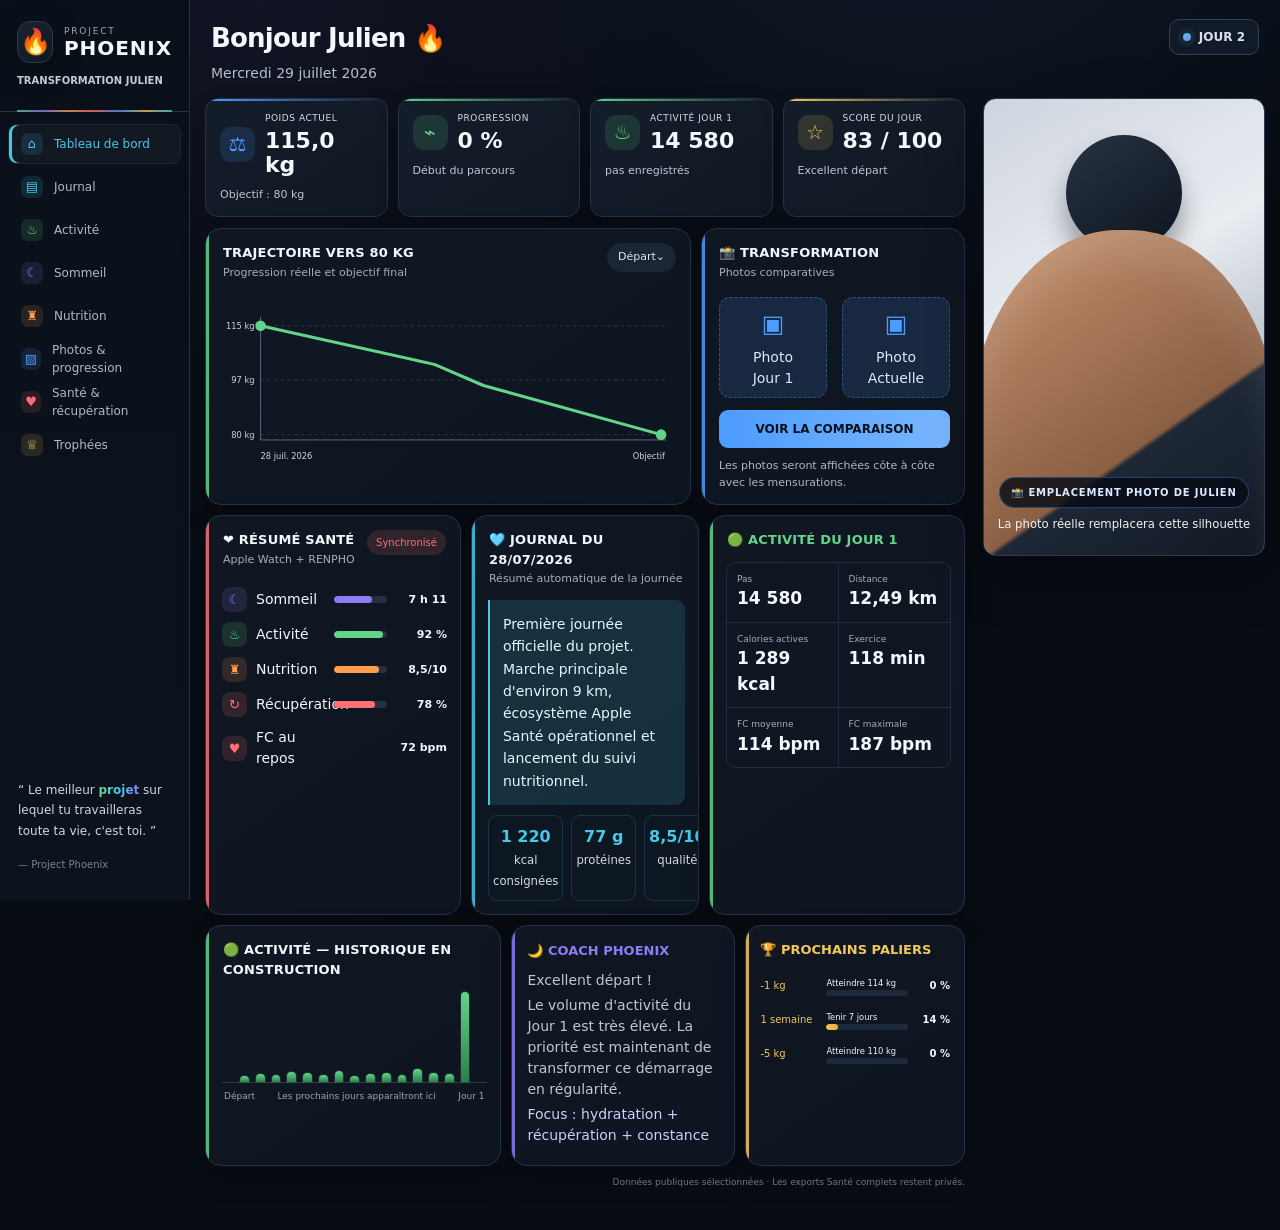
==== index.html @ 1a072636 "Publier la palette équilibrée de Project Phoenix" ====
<!doctype html><html lang="fr"><head><meta charset="utf-8"><meta name="viewport" content="width=device-width,initial-scale=1"><meta http-equiv="refresh" content="0; url=./v3.html"><title>Project Phoenix</title><link rel="canonical" href="./v3.html"></head><body><p>Ouverture de <a href="./v3.html">Project Phoenix</a>…</p></body></html>
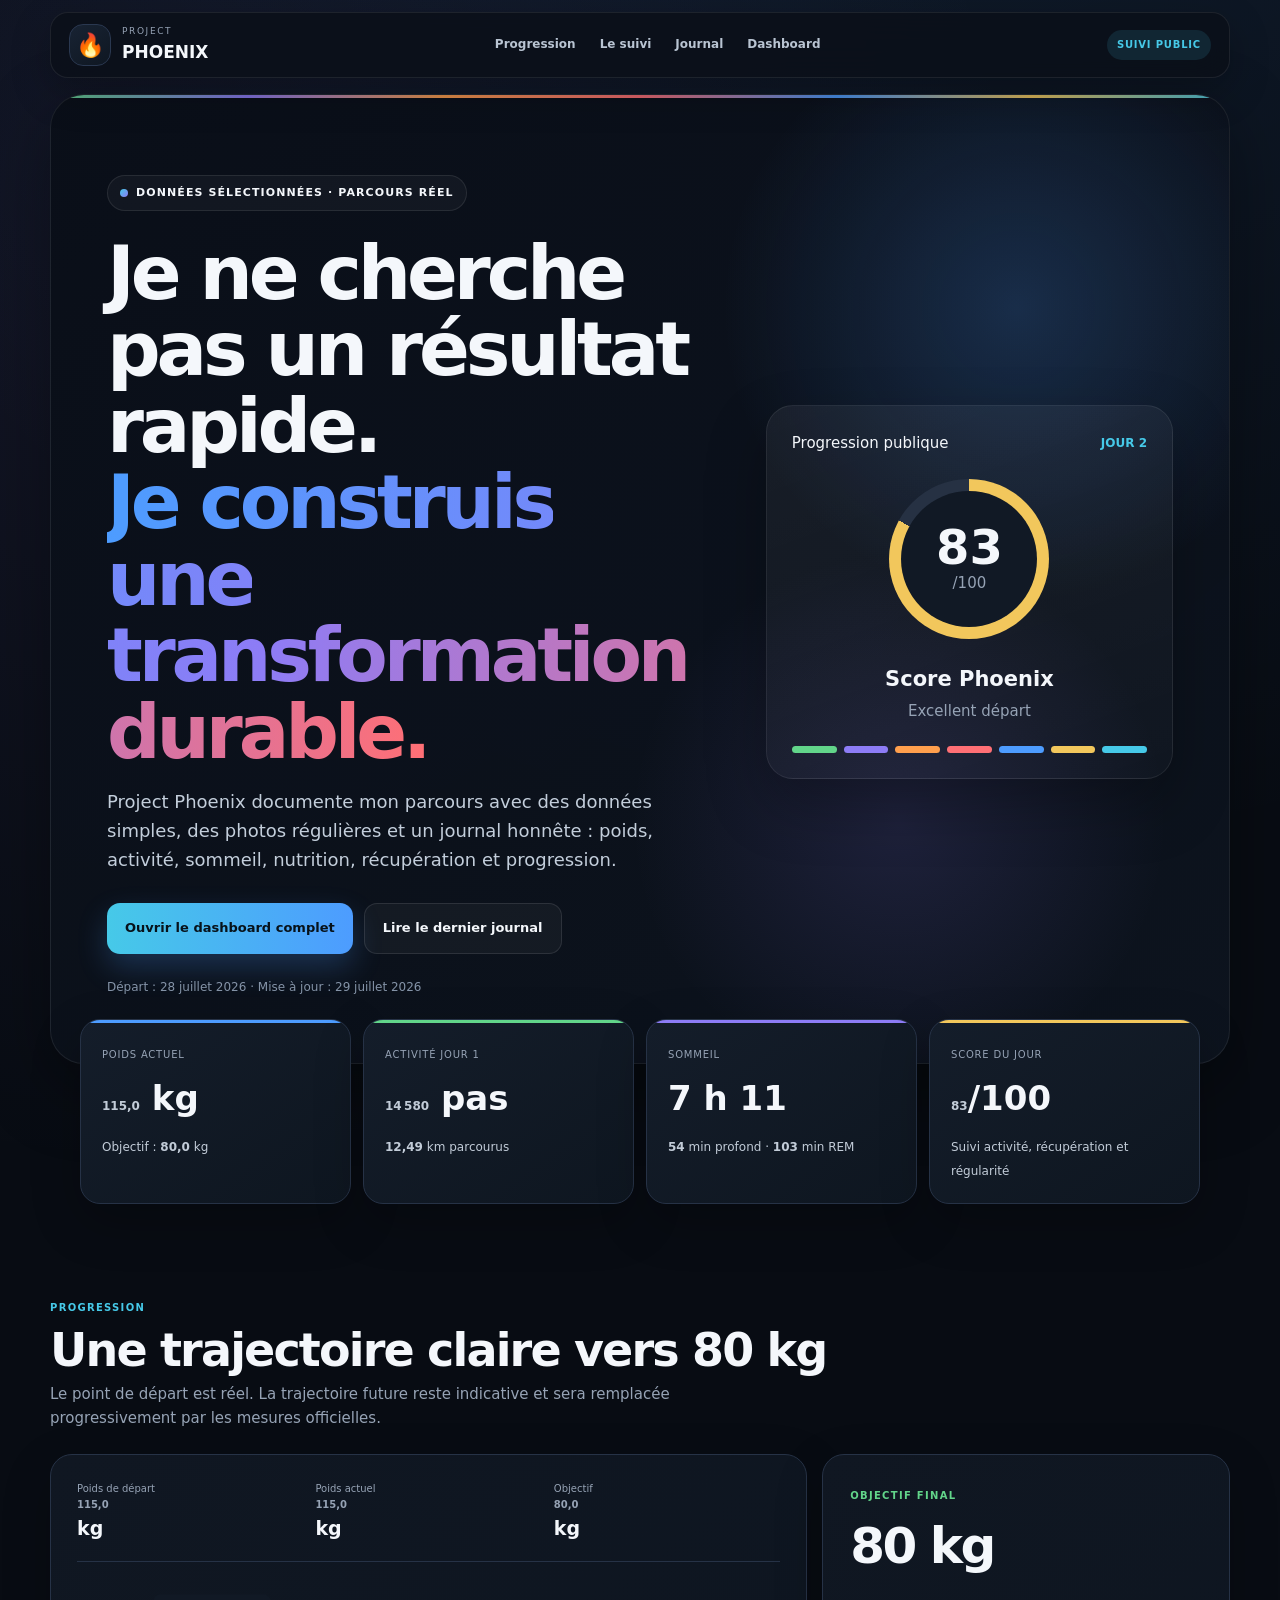
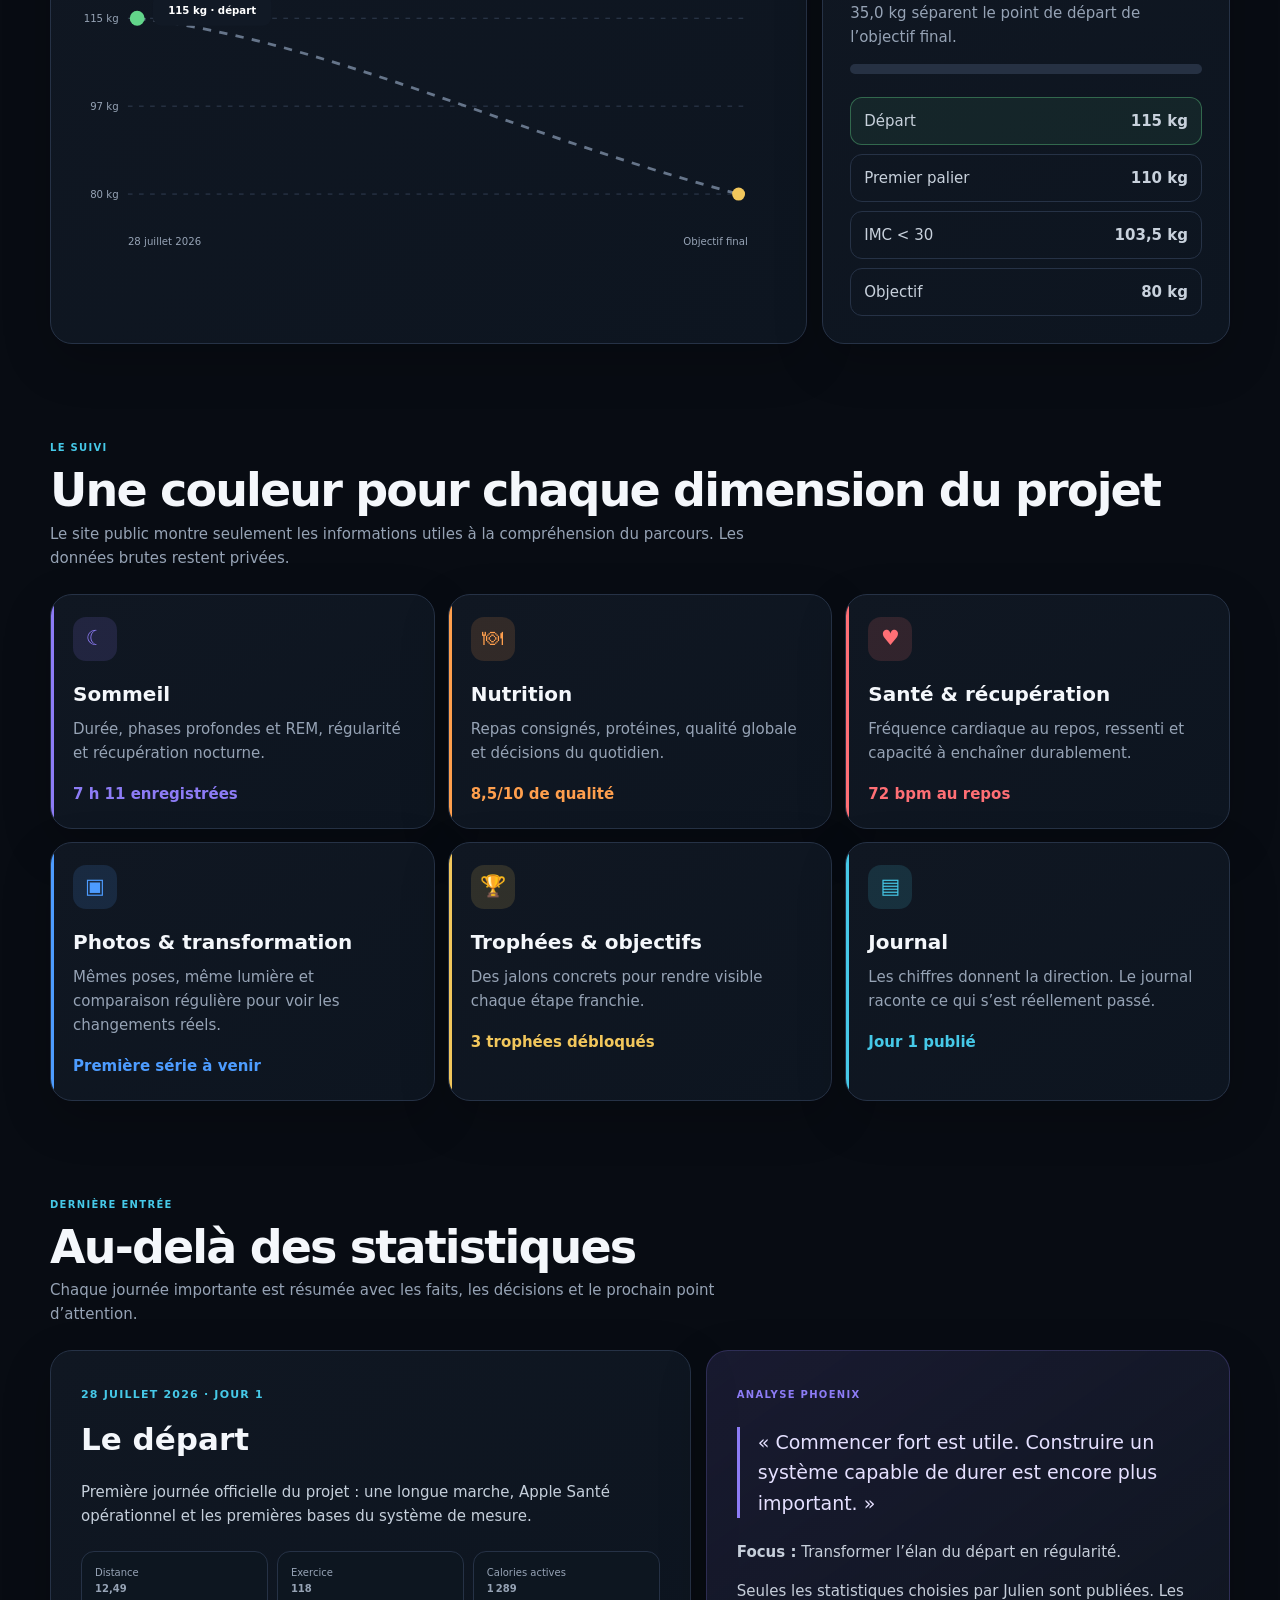
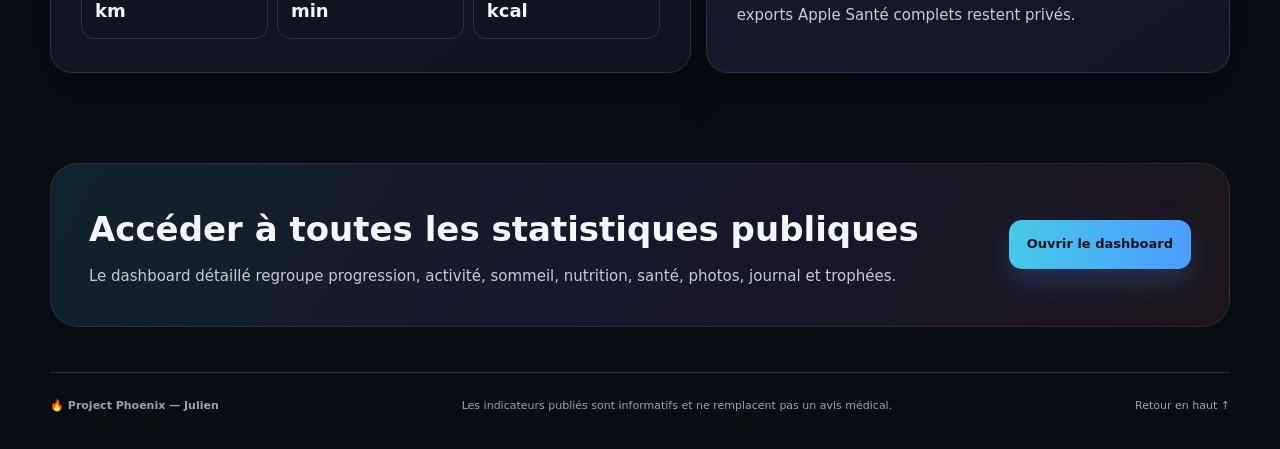
==== commit 27e33449: "Publier la page d’accueil narrative Project Phoenix" ====
--- a/index.html
+++ b/index.html
@@ -1 +1,33 @@
-<!doctype html><html lang="fr"><head><meta charset="utf-8"><meta name="viewport" content="width=device-width,initial-scale=1"><meta http-equiv="refresh" content="0; url=./v3.html"><title>Project Phoenix</title><link rel="canonical" href="./v3.html"></head><body><p>Ouverture de <a href="./v3.html">Project Phoenix</a>…</p></body></html>+<!doctype html>
+<html lang="fr">
+<head>
+<meta charset="utf-8">
+<meta name="viewport" content="width=device-width,initial-scale=1,viewport-fit=cover">
+<meta name="theme-color" content="#080c13">
+<meta name="description" content="Project Phoenix — suivez la transformation de Julien à travers ses données, son activité, son sommeil et son journal.">
+<meta property="og:title" content="Project Phoenix — La transformation de Julien">
+<meta property="og:description" content="Une transformation réelle, suivie avec des données réelles.">
+<meta property="og:type" content="website">
+<title>Project Phoenix — La transformation de Julien</title>
+<style>
+:root{--bg:#080c13;--panel:#101722;--panel2:#141d2a;--line:#263246;--text:#f4f7fb;--muted:#96a3b5;--green:#62d58a;--purple:#8d7cf6;--orange:#ff9f4d;--coral:#ff6f75;--blue:#4d9cff;--gold:#f2c75c;--cyan:#46c9e8;--radius:22px;--shadow:0 24px 70px rgba(0,0,0,.34)}*{box-sizing:border-box}html{scroll-behavior:smooth}body{margin:0;color:var(--text);font:15px/1.6 Inter,ui-sans-serif,system-ui,-apple-system,"Segoe UI",sans-serif;background:radial-gradient(circle at 75% -12%,rgba(77,156,255,.12),transparent 31%),radial-gradient(circle at 12% 8%,rgba(141,124,246,.08),transparent 25%),var(--bg)}a{color:inherit;text-decoration:none}.wrap{width:min(1180px,calc(100% - 28px));margin:auto}.nav{position:sticky;top:12px;z-index:20;margin-top:12px;height:66px;display:flex;align-items:center;justify-content:space-between;padding:0 18px;border:1px solid rgba(255,255,255,.08);border-radius:18px;background:rgba(11,16,25,.86);backdrop-filter:blur(18px);box-shadow:0 14px 40px rgba(0,0,0,.24)}.brand{display:flex;align-items:center;gap:11px}.mark{width:42px;height:42px;display:grid;place-items:center;border-radius:14px;background:linear-gradient(145deg,#182333,#0f1722);border:1px solid #2a3850;font-size:23px}.brand small{display:block;color:var(--muted);font-size:9px;letter-spacing:.18em}.brand b{display:block;font-size:17px}.links{display:flex;gap:24px;color:#b9c4d2;font-size:12px;font-weight:800}.links a:hover{color:#fff}.public{padding:7px 10px;border-radius:999px;background:rgba(70,201,232,.12);color:var(--cyan);font-size:10px;font-weight:900;letter-spacing:.08em}.hero{position:relative;overflow:hidden;margin-top:16px;min-height:610px;padding:80px 56px 54px;border:1px solid rgba(255,255,255,.08);border-radius:34px;background:linear-gradient(140deg,rgba(10,15,24,.97),rgba(13,20,31,.96));box-shadow:var(--shadow)}.hero:before{content:"";position:absolute;inset:0;background:radial-gradient(circle at 82% 22%,rgba(77,156,255,.20),transparent 24%),radial-gradient(circle at 72% 75%,rgba(141,124,246,.14),transparent 24%)}.hero:after{content:"";position:absolute;left:0;right:0;top:0;height:3px;background:linear-gradient(90deg,var(--green),var(--purple),var(--orange),var(--coral),var(--blue),var(--gold),var(--cyan));opacity:.86}.heroGrid{position:relative;z-index:1;display:grid;grid-template-columns:1.2fr .8fr;gap:48px;align-items:center}.eyebrow{display:inline-flex;align-items:center;gap:8px;padding:8px 12px;border:1px solid rgba(255,255,255,.09);border-radius:999px;background:rgba(255,255,255,.035);font-size:11px;font-weight:900;letter-spacing:.1em;text-transform:uppercase}.eyebrow i{width:8px;height:8px;border-radius:50%;background:linear-gradient(135deg,var(--cyan),var(--purple))}h1{max-width:760px;margin:24px 0 18px;font-size:clamp(42px,6vw,75px);line-height:1.02;letter-spacing:-.055em}h1 span{background:linear-gradient(90deg,var(--blue),var(--purple),var(--coral));-webkit-background-clip:text;background-clip:text;color:transparent}.lead{max-width:660px;color:#c3cedb;font-size:18px}.buttons{display:flex;gap:11px;margin-top:29px}.btn{display:inline-flex;align-items:center;justify-content:center;padding:14px 18px;border-radius:13px;font-weight:900;font-size:13px}.btnPrimary{color:#07121a;background:linear-gradient(90deg,var(--cyan),var(--blue));box-shadow:0 13px 30px rgba(77,156,255,.24)}.btnGhost{border:1px solid rgba(255,255,255,.1);background:rgba(255,255,255,.04)}.meta{margin-top:24px;color:#8594a8;font-size:12px}.portrait{padding:25px;border:1px solid rgba(255,255,255,.08);border-radius:27px;background:linear-gradient(160deg,rgba(255,255,255,.055),rgba(255,255,255,.018));box-shadow:0 25px 60px rgba(0,0,0,.25)}.portraitTop{display:flex;justify-content:space-between;align-items:center}.day{font-size:12px;font-weight:900;color:var(--cyan)}.score{width:160px;height:160px;margin:24px auto;display:grid;place-items:center;border-radius:50%;background:conic-gradient(var(--gold) 83%,#263143 0);position:relative}.score:before{content:"";position:absolute;inset:12px;border-radius:50%;background:#111925}.score div{z-index:1;text-align:center}.score b{display:block;font-size:48px;line-height:1}.score span{color:var(--muted)}.portrait h3{text-align:center;margin:8px 0 2px;font-size:21px}.portrait p{text-align:center;margin:0;color:var(--muted)}.spectrum{display:grid;grid-template-columns:repeat(7,1fr);gap:7px;margin-top:23px}.spectrum i{height:7px;border-radius:99px}.stats{position:relative;z-index:2;margin:-45px 30px 0;display:grid;grid-template-columns:repeat(4,1fr);gap:12px}.stat{min-height:170px;padding:21px;border:1px solid var(--line);border-radius:20px;background:linear-gradient(145deg,var(--panel2),#0e1620);box-shadow:0 18px 50px rgba(0,0,0,.24);position:relative;overflow:hidden}.stat:before{content:"";position:absolute;left:0;top:0;right:0;height:3px;background:var(--accent)}.stat small{color:var(--muted);text-transform:uppercase;letter-spacing:.08em;font-size:10px}.stat strong{display:block;margin:16px 0 19px;font-size:34px;line-height:1}.stat span{color:#c2ccd8;font-size:12px}.green{--accent:var(--green)}.blue{--accent:var(--blue)}.purple{--accent:var(--purple)}.gold{--accent:var(--gold)}section{padding-top:90px;scroll-margin-top:90px}.head{display:flex;justify-content:space-between;align-items:end;gap:24px;margin-bottom:24px}.kicker{font-size:10px;font-weight:900;letter-spacing:.13em;text-transform:uppercase;color:var(--cyan)}.head h2{margin:7px 0 5px;font-size:clamp(30px,4vw,46px);line-height:1.12;letter-spacing:-.04em}.head p{max-width:710px;margin:0;color:var(--muted)}.journey{display:grid;grid-template-columns:1.3fr .7fr;gap:15px}.card{border:1px solid var(--line);border-radius:var(--radius);background:linear-gradient(145deg,var(--panel),#0d1520);box-shadow:0 17px 50px rgba(0,0,0,.2)}.progressCard{padding:26px}.chartHeader{display:grid;grid-template-columns:repeat(3,1fr);gap:12px;padding-bottom:18px;border-bottom:1px solid var(--line)}.chartHeader span{display:block;color:var(--muted);font-size:10px}.chartHeader b{font-size:19px}.chart{margin-top:10px}.chart svg{width:100%;height:auto}.objective{padding:27px}.objective strong{display:block;font-size:50px;letter-spacing:-.05em}.objective p{color:var(--muted)}.bar{height:10px;border-radius:99px;background:#263143;overflow:hidden}.bar i{display:block;height:100%;border-radius:99px;background:linear-gradient(90deg,var(--green),#3ca46a)}.milestones{display:grid;gap:9px;margin-top:23px}.milestone{display:flex;justify-content:space-between;padding:11px 13px;border:1px solid var(--line);border-radius:12px;color:#c8d1dc}.milestone.active{border-color:rgba(98,213,138,.38);background:rgba(98,213,138,.08)}.modules{display:grid;grid-template-columns:repeat(3,1fr);gap:13px}.module{padding:22px;position:relative;overflow:hidden}.module:before{content:"";position:absolute;inset:0 auto 0 0;width:3px;background:var(--accent)}.module .icon{width:44px;height:44px;display:grid;place-items:center;border-radius:13px;background:color-mix(in srgb,var(--accent) 14%,transparent);color:var(--accent);font-size:21px}.module h3{margin:17px 0 7px;font-size:20px}.module p{margin:0;color:var(--muted)}.module b{display:block;margin-top:17px;color:var(--accent)}.sleep{--accent:var(--purple)}.nutrition{--accent:var(--orange)}.health{--accent:var(--coral)}.photos{--accent:var(--blue)}.trophies{--accent:var(--gold)}.journalMod{--accent:var(--cyan)}.latest{display:grid;grid-template-columns:1.1fr .9fr;gap:15px}.entry{padding:30px}.entryDate{color:var(--cyan);font-size:11px;font-weight:900;letter-spacing:.11em}.entry h3{font-size:31px;margin:10px 0 8px}.entry p{color:#c5cfdb}.facts{display:grid;grid-template-columns:repeat(3,1fr);gap:9px;margin-top:23px}.fact{padding:13px;border:1px solid var(--line);border-radius:13px;background:#0d1620}.fact span{display:block;color:var(--muted);font-size:10px}.fact b{font-size:18px}.coach{padding:30px;background:linear-gradient(145deg,rgba(141,124,246,.13),rgba(16,23,34,.96));border-color:rgba(141,124,246,.22)}.coach .kicker{color:var(--purple)}.coach blockquote{margin:22px 0;padding-left:18px;border-left:3px solid var(--purple);font-size:19px;color:#e5e0ff}.coach p{color:#c6ceda}.cta{margin:90px 0 45px;padding:38px;display:flex;justify-content:space-between;align-items:center;gap:25px;border-radius:28px;background:linear-gradient(120deg,rgba(70,201,232,.12),rgba(141,124,246,.11),rgba(255,111,117,.08));border:1px solid rgba(255,255,255,.09)}.cta h2{margin:0 0 7px;font-size:34px}.cta p{margin:0;color:#c2ccd8}footer{padding:24px 0 35px;border-top:1px solid var(--line);display:flex;justify-content:space-between;color:var(--muted);font-size:11px}@media(max-width:920px){.links{display:none}.heroGrid{grid-template-columns:1fr}.portrait{max-width:450px}.stats{grid-template-columns:repeat(2,1fr)}.journey,.latest{grid-template-columns:1fr}.modules{grid-template-columns:repeat(2,1fr)}}@media(max-width:620px){.wrap{width:calc(100% - 18px)}.nav{top:8px;margin-top:8px}.public{display:none}.hero{padding:52px 20px 34px;border-radius:24px}.hero h1{font-size:40px}.lead{font-size:16px}.buttons{flex-direction:column}.portrait{padding:20px}.stats{grid-template-columns:1fr;margin:12px 0 0}.stat{min-height:140px}.chartHeader{grid-template-columns:1fr 1fr}.chartHeader div:last-child{display:none}.modules{grid-template-columns:1fr}.facts{grid-template-columns:1fr}.cta{flex-direction:column;align-items:flex-start;padding:26px}.cta h2{font-size:29px}footer{flex-direction:column;gap:8px}}
+</style>
+</head>
+<body>
+<header class="wrap nav"><a class="brand" href="#top"><span class="mark">🔥</span><span><small>PROJECT</small><b>PHOENIX</b></span></a><nav class="links"><a href="#progression">Progression</a><a href="#univers">Le suivi</a><a href="#journal">Journal</a><a href="v3.html">Dashboard</a></nav><span class="public">SUIVI PUBLIC</span></header>
+<main class="wrap" id="top">
+<section class="hero"><div class="heroGrid"><div><span class="eyebrow"><i></i> Données sélectionnées · parcours réel</span><h1>Je ne cherche pas un résultat rapide.<br><span>Je construis une transformation durable.</span></h1><p class="lead">Project Phoenix documente mon parcours avec des données simples, des photos régulières et un journal honnête : poids, activité, sommeil, nutrition, récupération et progression.</p><div class="buttons"><a class="btn btnPrimary" href="v3.html">Ouvrir le dashboard complet</a><a class="btn btnGhost" href="#journal">Lire le dernier journal</a></div><p class="meta">Départ : <span id="startDate">28 juillet 2026</span> · Mise à jour : <span id="lastUpdate">29 juillet 2026</span></p></div><aside class="portrait"><div class="portraitTop"><span>Progression publique</span><b class="day">JOUR <span id="day">2</span></b></div><div class="score"><div><b id="score">83</b><span>/100</span></div></div><h3>Score Phoenix</h3><p id="scoreText">Excellent départ</p><div class="spectrum"><i style="background:var(--green)"></i><i style="background:var(--purple)"></i><i style="background:var(--orange)"></i><i style="background:var(--coral)"></i><i style="background:var(--blue)"></i><i style="background:var(--gold)"></i><i style="background:var(--cyan)"></i></div></aside></div></section>
+<div class="stats"><article class="stat blue"><small>Poids actuel</small><strong><span id="currentWeight">115,0</span> kg</strong><span>Objectif : <b id="targetWeight">80</b> kg</span></article><article class="stat green"><small>Activité Jour 1</small><strong><span id="steps">14 580</span> pas</strong><span><b id="distance">12,49</b> km parcourus</span></article><article class="stat purple"><small>Sommeil</small><strong id="sleep">7 h 11</strong><span><b id="deepSleep">54</b> min profond · <b id="remSleep">103</b> min REM</span></article><article class="stat gold"><small>Score du jour</small><strong><span id="scoreCard">83</span>/100</strong><span>Suivi activité, récupération et régularité</span></article></div>
+<section id="progression"><div class="head"><div><span class="kicker">Progression</span><h2>Une trajectoire claire vers 80 kg</h2><p>Le point de départ est réel. La trajectoire future reste indicative et sera remplacée progressivement par les mesures officielles.</p></div></div><div class="journey"><article class="card progressCard"><div class="chartHeader"><div><span>Poids de départ</span><b><span id="startWeight">115,0</span> kg</b></div><div><span>Poids actuel</span><b><span id="currentWeight2">115,0</span> kg</b></div><div><span>Objectif</span><b><span id="targetWeight2">80,0</span> kg</b></div></div><div class="chart"><svg viewBox="0 0 760 330" role="img" aria-label="Trajectoire du poids vers 80 kilogrammes"><line x1="55" y1="50" x2="725" y2="50" stroke="#334055" stroke-dasharray="5 7"/><line x1="55" y1="145" x2="725" y2="145" stroke="#334055" stroke-dasharray="5 7"/><line x1="55" y1="240" x2="725" y2="240" stroke="#334055" stroke-dasharray="5 7"/><text x="45" y="54" text-anchor="end" fill="#96a3b5" font-size="11">115 kg</text><text x="45" y="149" text-anchor="end" fill="#96a3b5" font-size="11">97 kg</text><text x="45" y="244" text-anchor="end" fill="#96a3b5" font-size="11">80 kg</text><path d="M65 50 C275 75 470 175 715 240" fill="none" stroke="#66758a" stroke-width="3" stroke-dasharray="9 9"/><circle cx="65" cy="50" r="8" fill="#62d58a"/><circle cx="715" cy="240" r="7" fill="#f2c75c"/><rect x="82" y="24" width="128" height="34" rx="9" fill="#111925"/><text x="146" y="45" text-anchor="middle" fill="#fff" font-size="11" font-weight="800">115 kg · départ</text><text x="55" y="295" fill="#96a3b5" font-size="11">28 juillet 2026</text><text x="725" y="295" text-anchor="end" fill="#96a3b5" font-size="11">Objectif final</text></svg></div></article><aside class="card objective"><span class="kicker" style="color:var(--green)">Objectif final</span><strong>80 kg</strong><p><span id="remaining">35</span> kg séparent le point de départ de l’objectif final.</p><div class="bar"><i id="weightProgress" style="width:0%"></i></div><div class="milestones"><div class="milestone active"><span>Départ</span><b>115 kg</b></div><div class="milestone"><span>Premier palier</span><b>110 kg</b></div><div class="milestone"><span>IMC &lt; 30</span><b>103,5 kg</b></div><div class="milestone"><span>Objectif</span><b>80 kg</b></div></div></aside></div></section>
+<section id="univers"><div class="head"><div><span class="kicker">Le suivi</span><h2>Une couleur pour chaque dimension du projet</h2><p>Le site public montre seulement les informations utiles à la compréhension du parcours. Les données brutes restent privées.</p></div></div><div class="modules"><article class="card module sleep"><span class="icon">☾</span><h3>Sommeil</h3><p>Durée, phases profondes et REM, régularité et récupération nocturne.</p><b id="sleepModule">7 h 11 enregistrées</b></article><article class="card module nutrition"><span class="icon">🍽</span><h3>Nutrition</h3><p>Repas consignés, protéines, qualité globale et décisions du quotidien.</p><b id="nutritionModule">8,5/10 de qualité</b></article><article class="card module health"><span class="icon">♥</span><h3>Santé & récupération</h3><p>Fréquence cardiaque au repos, ressenti et capacité à enchaîner durablement.</p><b><span id="restHr">72</span> bpm au repos</b></article><article class="card module photos"><span class="icon">▣</span><h3>Photos & transformation</h3><p>Mêmes poses, même lumière et comparaison régulière pour voir les changements réels.</p><b>Première série à venir</b></article><article class="card module trophies"><span class="icon">🏆</span><h3>Trophées & objectifs</h3><p>Des jalons concrets pour rendre visible chaque étape franchie.</p><b>3 trophées débloqués</b></article><article class="card module journalMod"><span class="icon">▤</span><h3>Journal</h3><p>Les chiffres donnent la direction. Le journal raconte ce qui s’est réellement passé.</p><b>Jour 1 publié</b></article></div></section>
+<section id="journal"><div class="head"><div><span class="kicker">Dernière entrée</span><h2>Au-delà des statistiques</h2><p>Chaque journée importante est résumée avec les faits, les décisions et le prochain point d’attention.</p></div></div><div class="latest"><article class="card entry"><span class="entryDate">28 JUILLET 2026 · JOUR 1</span><h3 id="journalTitle">Le départ</h3><p id="journalExcerpt">Première journée officielle du projet : une longue marche, Apple Santé opérationnel et les premières bases du système de mesure.</p><div class="facts"><div class="fact"><span>Distance</span><b><span id="distanceFact">12,49</span> km</b></div><div class="fact"><span>Exercice</span><b><span id="exercise">118</span> min</b></div><div class="fact"><span>Calories actives</span><b><span id="activeCalories">1 289</span> kcal</b></div></div></article><aside class="card coach"><span class="kicker">Analyse Phoenix</span><blockquote>« Commencer fort est utile. Construire un système capable de durer est encore plus important. »</blockquote><p><b>Focus :</b> <span id="focus">Transformer l’élan du départ en régularité.</span></p><p id="privacy">Seules les statistiques choisies par Julien sont publiées. Les exports Apple Santé complets restent privés.</p></aside></div></section>
+<div class="cta"><div><h2>Accéder à toutes les statistiques publiques</h2><p>Le dashboard détaillé regroupe progression, activité, sommeil, nutrition, santé, photos, journal et trophées.</p></div><a class="btn btnPrimary" href="v3.html">Ouvrir le dashboard</a></div>
+<footer><b>🔥 Project Phoenix — Julien</b><span>Les indicateurs publiés sont informatifs et ne remplacent pas un avis médical.</span><a href="#top">Retour en haut ↑</a></footer>
+</main>
+<script>
+const f=new Intl.NumberFormat('fr-FR');const one=new Intl.NumberFormat('fr-FR',{minimumFractionDigits:1,maximumFractionDigits:1});const two=new Intl.NumberFormat('fr-FR',{minimumFractionDigits:2,maximumFractionDigits:2});
+function hoursText(h){const total=Math.round(h*60);return `${Math.floor(total/60)} h ${String(total%60).padStart(2,'0')}`}
+fetch('data.json',{cache:'no-store'}).then(r=>r.json()).then(d=>{const p=d.project,b=d.body,x=d.latestDay,j=d.journal;document.getElementById('day').textContent=p.day;document.getElementById('score').textContent=x.phoenixScore;document.getElementById('scoreCard').textContent=x.phoenixScore;document.getElementById('currentWeight').textContent=one.format(b.currentWeightKg);document.getElementById('currentWeight2').textContent=one.format(b.currentWeightKg);document.getElementById('startWeight').textContent=one.format(b.startWeightKg);document.getElementById('targetWeight').textContent=one.format(b.targetWeightKg);document.getElementById('targetWeight2').textContent=one.format(b.targetWeightKg);document.getElementById('steps').textContent=f.format(x.steps);document.getElementById('distance').textContent=two.format(x.distanceKm);document.getElementById('distanceFact').textContent=two.format(x.distanceKm);document.getElementById('sleep').textContent=hoursText(x.sleepHours);document.getElementById('sleepModule').textContent=`${hoursText(x.sleepHours)} enregistrées`;document.getElementById('deepSleep').textContent=f.format(x.deepSleepMinutes);document.getElementById('remSleep').textContent=f.format(x.remSleepMinutes);document.getElementById('nutritionModule').textContent=`${one.format(x.nutritionScore)}/10 de qualité`;document.getElementById('restHr').textContent=f.format(x.restingHeartRateBpm);document.getElementById('exercise').textContent=f.format(x.exerciseMinutes);document.getElementById('activeCalories').textContent=f.format(x.activeCaloriesKcal);document.getElementById('journalTitle').textContent=j.title;document.getElementById('journalExcerpt').textContent=j.excerpt;document.getElementById('focus').textContent=j.focus;document.getElementById('privacy').textContent=d.privacy.message;const remaining=Math.max(0,b.currentWeightKg-b.targetWeightKg);document.getElementById('remaining').textContent=one.format(remaining);const progress=Math.max(0,Math.min(100,(b.startWeightKg-b.currentWeightKg)/(b.startWeightKg-b.targetWeightKg)*100));document.getElementById('weightProgress').style.width=progress+'%';const sd=new Date(p.startDate+'T12:00:00');const ud=new Date(p.lastUpdate);document.getElementById('startDate').textContent=sd.toLocaleDateString('fr-FR',{day:'numeric',month:'long',year:'numeric'});document.getElementById('lastUpdate').textContent=ud.toLocaleDateString('fr-FR',{day:'numeric',month:'long',year:'numeric'});}).catch(()=>{});
+</script>
+</body>
+</html>
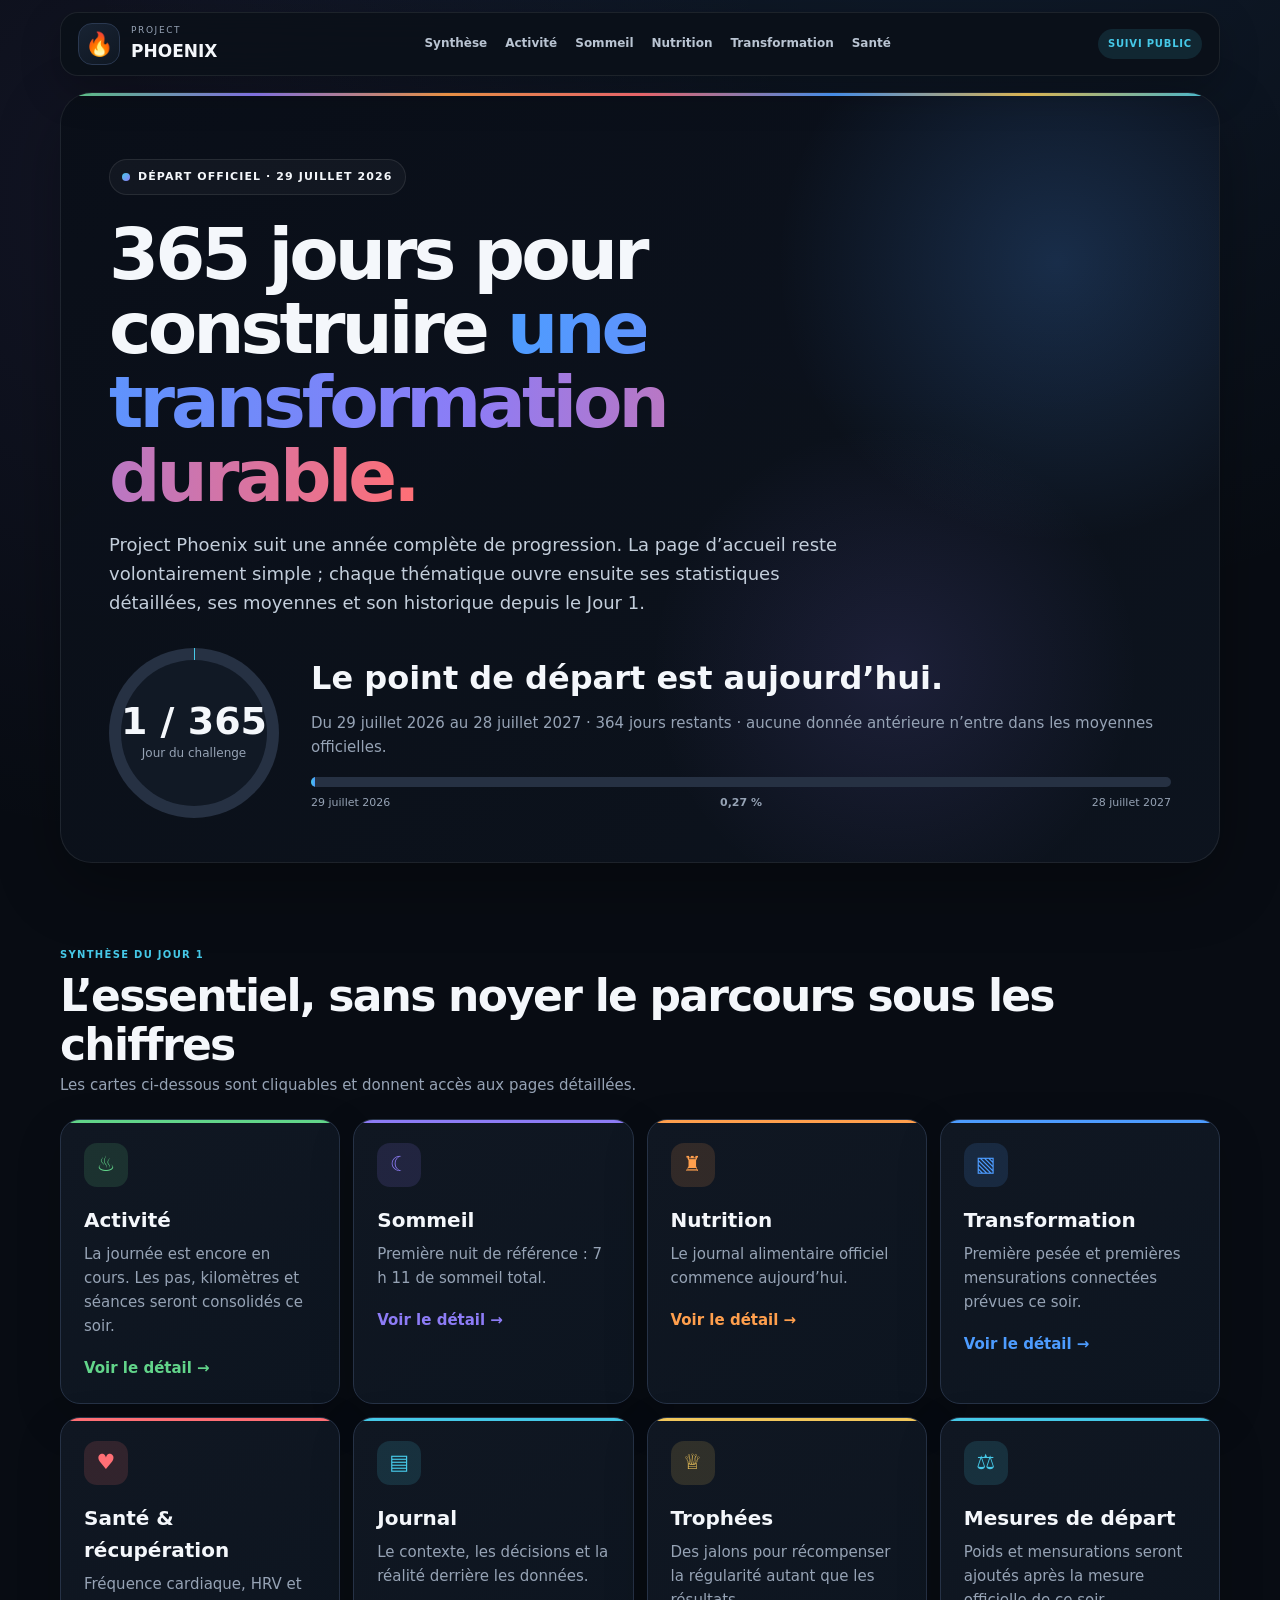
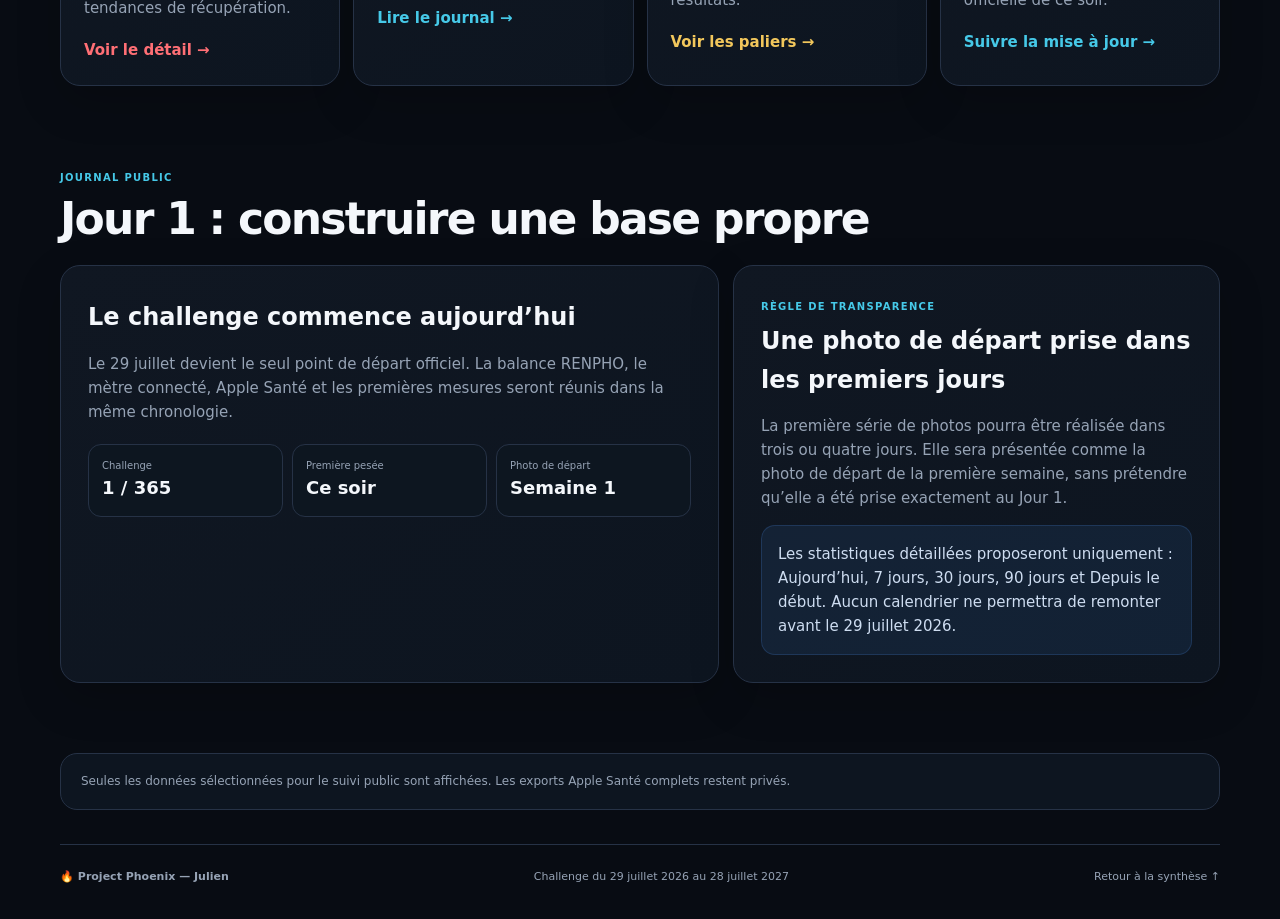
==== commit 887d9868: "Lancer officiellement le challenge Phoenix 365 au Jour 1" ====
--- a/index.html
+++ b/index.html
@@ -1,33 +1 @@
-<!doctype html>
-<html lang="fr">
-<head>
-<meta charset="utf-8">
-<meta name="viewport" content="width=device-width,initial-scale=1,viewport-fit=cover">
-<meta name="theme-color" content="#080c13">
-<meta name="description" content="Project Phoenix — suivez la transformation de Julien à travers ses données, son activité, son sommeil et son journal.">
-<meta property="og:title" content="Project Phoenix — La transformation de Julien">
-<meta property="og:description" content="Une transformation réelle, suivie avec des données réelles.">
-<meta property="og:type" content="website">
-<title>Project Phoenix — La transformation de Julien</title>
-<style>
-:root{--bg:#080c13;--panel:#101722;--panel2:#141d2a;--line:#263246;--text:#f4f7fb;--muted:#96a3b5;--green:#62d58a;--purple:#8d7cf6;--orange:#ff9f4d;--coral:#ff6f75;--blue:#4d9cff;--gold:#f2c75c;--cyan:#46c9e8;--radius:22px;--shadow:0 24px 70px rgba(0,0,0,.34)}*{box-sizing:border-box}html{scroll-behavior:smooth}body{margin:0;color:var(--text);font:15px/1.6 Inter,ui-sans-serif,system-ui,-apple-system,"Segoe UI",sans-serif;background:radial-gradient(circle at 75% -12%,rgba(77,156,255,.12),transparent 31%),radial-gradient(circle at 12% 8%,rgba(141,124,246,.08),transparent 25%),var(--bg)}a{color:inherit;text-decoration:none}.wrap{width:min(1180px,calc(100% - 28px));margin:auto}.nav{position:sticky;top:12px;z-index:20;margin-top:12px;height:66px;display:flex;align-items:center;justify-content:space-between;padding:0 18px;border:1px solid rgba(255,255,255,.08);border-radius:18px;background:rgba(11,16,25,.86);backdrop-filter:blur(18px);box-shadow:0 14px 40px rgba(0,0,0,.24)}.brand{display:flex;align-items:center;gap:11px}.mark{width:42px;height:42px;display:grid;place-items:center;border-radius:14px;background:linear-gradient(145deg,#182333,#0f1722);border:1px solid #2a3850;font-size:23px}.brand small{display:block;color:var(--muted);font-size:9px;letter-spacing:.18em}.brand b{display:block;font-size:17px}.links{display:flex;gap:24px;color:#b9c4d2;font-size:12px;font-weight:800}.links a:hover{color:#fff}.public{padding:7px 10px;border-radius:999px;background:rgba(70,201,232,.12);color:var(--cyan);font-size:10px;font-weight:900;letter-spacing:.08em}.hero{position:relative;overflow:hidden;margin-top:16px;min-height:610px;padding:80px 56px 54px;border:1px solid rgba(255,255,255,.08);border-radius:34px;background:linear-gradient(140deg,rgba(10,15,24,.97),rgba(13,20,31,.96));box-shadow:var(--shadow)}.hero:before{content:"";position:absolute;inset:0;background:radial-gradient(circle at 82% 22%,rgba(77,156,255,.20),transparent 24%),radial-gradient(circle at 72% 75%,rgba(141,124,246,.14),transparent 24%)}.hero:after{content:"";position:absolute;left:0;right:0;top:0;height:3px;background:linear-gradient(90deg,var(--green),var(--purple),var(--orange),var(--coral),var(--blue),var(--gold),var(--cyan));opacity:.86}.heroGrid{position:relative;z-index:1;display:grid;grid-template-columns:1.2fr .8fr;gap:48px;align-items:center}.eyebrow{display:inline-flex;align-items:center;gap:8px;padding:8px 12px;border:1px solid rgba(255,255,255,.09);border-radius:999px;background:rgba(255,255,255,.035);font-size:11px;font-weight:900;letter-spacing:.1em;text-transform:uppercase}.eyebrow i{width:8px;height:8px;border-radius:50%;background:linear-gradient(135deg,var(--cyan),var(--purple))}h1{max-width:760px;margin:24px 0 18px;font-size:clamp(42px,6vw,75px);line-height:1.02;letter-spacing:-.055em}h1 span{background:linear-gradient(90deg,var(--blue),var(--purple),var(--coral));-webkit-background-clip:text;background-clip:text;color:transparent}.lead{max-width:660px;color:#c3cedb;font-size:18px}.buttons{display:flex;gap:11px;margin-top:29px}.btn{display:inline-flex;align-items:center;justify-content:center;padding:14px 18px;border-radius:13px;font-weight:900;font-size:13px}.btnPrimary{color:#07121a;background:linear-gradient(90deg,var(--cyan),var(--blue));box-shadow:0 13px 30px rgba(77,156,255,.24)}.btnGhost{border:1px solid rgba(255,255,255,.1);background:rgba(255,255,255,.04)}.meta{margin-top:24px;color:#8594a8;font-size:12px}.portrait{padding:25px;border:1px solid rgba(255,255,255,.08);border-radius:27px;background:linear-gradient(160deg,rgba(255,255,255,.055),rgba(255,255,255,.018));box-shadow:0 25px 60px rgba(0,0,0,.25)}.portraitTop{display:flex;justify-content:space-between;align-items:center}.day{font-size:12px;font-weight:900;color:var(--cyan)}.score{width:160px;height:160px;margin:24px auto;display:grid;place-items:center;border-radius:50%;background:conic-gradient(var(--gold) 83%,#263143 0);position:relative}.score:before{content:"";position:absolute;inset:12px;border-radius:50%;background:#111925}.score div{z-index:1;text-align:center}.score b{display:block;font-size:48px;line-height:1}.score span{color:var(--muted)}.portrait h3{text-align:center;margin:8px 0 2px;font-size:21px}.portrait p{text-align:center;margin:0;color:var(--muted)}.spectrum{display:grid;grid-template-columns:repeat(7,1fr);gap:7px;margin-top:23px}.spectrum i{height:7px;border-radius:99px}.stats{position:relative;z-index:2;margin:-45px 30px 0;display:grid;grid-template-columns:repeat(4,1fr);gap:12px}.stat{min-height:170px;padding:21px;border:1px solid var(--line);border-radius:20px;background:linear-gradient(145deg,var(--panel2),#0e1620);box-shadow:0 18px 50px rgba(0,0,0,.24);position:relative;overflow:hidden}.stat:before{content:"";position:absolute;left:0;top:0;right:0;height:3px;background:var(--accent)}.stat small{color:var(--muted);text-transform:uppercase;letter-spacing:.08em;font-size:10px}.stat strong{display:block;margin:16px 0 19px;font-size:34px;line-height:1}.stat span{color:#c2ccd8;font-size:12px}.green{--accent:var(--green)}.blue{--accent:var(--blue)}.purple{--accent:var(--purple)}.gold{--accent:var(--gold)}section{padding-top:90px;scroll-margin-top:90px}.head{display:flex;justify-content:space-between;align-items:end;gap:24px;margin-bottom:24px}.kicker{font-size:10px;font-weight:900;letter-spacing:.13em;text-transform:uppercase;color:var(--cyan)}.head h2{margin:7px 0 5px;font-size:clamp(30px,4vw,46px);line-height:1.12;letter-spacing:-.04em}.head p{max-width:710px;margin:0;color:var(--muted)}.journey{display:grid;grid-template-columns:1.3fr .7fr;gap:15px}.card{border:1px solid var(--line);border-radius:var(--radius);background:linear-gradient(145deg,var(--panel),#0d1520);box-shadow:0 17px 50px rgba(0,0,0,.2)}.progressCard{padding:26px}.chartHeader{display:grid;grid-template-columns:repeat(3,1fr);gap:12px;padding-bottom:18px;border-bottom:1px solid var(--line)}.chartHeader span{display:block;color:var(--muted);font-size:10px}.chartHeader b{font-size:19px}.chart{margin-top:10px}.chart svg{width:100%;height:auto}.objective{padding:27px}.objective strong{display:block;font-size:50px;letter-spacing:-.05em}.objective p{color:var(--muted)}.bar{height:10px;border-radius:99px;background:#263143;overflow:hidden}.bar i{display:block;height:100%;border-radius:99px;background:linear-gradient(90deg,var(--green),#3ca46a)}.milestones{display:grid;gap:9px;margin-top:23px}.milestone{display:flex;justify-content:space-between;padding:11px 13px;border:1px solid var(--line);border-radius:12px;color:#c8d1dc}.milestone.active{border-color:rgba(98,213,138,.38);background:rgba(98,213,138,.08)}.modules{display:grid;grid-template-columns:repeat(3,1fr);gap:13px}.module{padding:22px;position:relative;overflow:hidden}.module:before{content:"";position:absolute;inset:0 auto 0 0;width:3px;background:var(--accent)}.module .icon{width:44px;height:44px;display:grid;place-items:center;border-radius:13px;background:color-mix(in srgb,var(--accent) 14%,transparent);color:var(--accent);font-size:21px}.module h3{margin:17px 0 7px;font-size:20px}.module p{margin:0;color:var(--muted)}.module b{display:block;margin-top:17px;color:var(--accent)}.sleep{--accent:var(--purple)}.nutrition{--accent:var(--orange)}.health{--accent:var(--coral)}.photos{--accent:var(--blue)}.trophies{--accent:var(--gold)}.journalMod{--accent:var(--cyan)}.latest{display:grid;grid-template-columns:1.1fr .9fr;gap:15px}.entry{padding:30px}.entryDate{color:var(--cyan);font-size:11px;font-weight:900;letter-spacing:.11em}.entry h3{font-size:31px;margin:10px 0 8px}.entry p{color:#c5cfdb}.facts{display:grid;grid-template-columns:repeat(3,1fr);gap:9px;margin-top:23px}.fact{padding:13px;border:1px solid var(--line);border-radius:13px;background:#0d1620}.fact span{display:block;color:var(--muted);font-size:10px}.fact b{font-size:18px}.coach{padding:30px;background:linear-gradient(145deg,rgba(141,124,246,.13),rgba(16,23,34,.96));border-color:rgba(141,124,246,.22)}.coach .kicker{color:var(--purple)}.coach blockquote{margin:22px 0;padding-left:18px;border-left:3px solid var(--purple);font-size:19px;color:#e5e0ff}.coach p{color:#c6ceda}.cta{margin:90px 0 45px;padding:38px;display:flex;justify-content:space-between;align-items:center;gap:25px;border-radius:28px;background:linear-gradient(120deg,rgba(70,201,232,.12),rgba(141,124,246,.11),rgba(255,111,117,.08));border:1px solid rgba(255,255,255,.09)}.cta h2{margin:0 0 7px;font-size:34px}.cta p{margin:0;color:#c2ccd8}footer{padding:24px 0 35px;border-top:1px solid var(--line);display:flex;justify-content:space-between;color:var(--muted);font-size:11px}@media(max-width:920px){.links{display:none}.heroGrid{grid-template-columns:1fr}.portrait{max-width:450px}.stats{grid-template-columns:repeat(2,1fr)}.journey,.latest{grid-template-columns:1fr}.modules{grid-template-columns:repeat(2,1fr)}}@media(max-width:620px){.wrap{width:calc(100% - 18px)}.nav{top:8px;margin-top:8px}.public{display:none}.hero{padding:52px 20px 34px;border-radius:24px}.hero h1{font-size:40px}.lead{font-size:16px}.buttons{flex-direction:column}.portrait{padding:20px}.stats{grid-template-columns:1fr;margin:12px 0 0}.stat{min-height:140px}.chartHeader{grid-template-columns:1fr 1fr}.chartHeader div:last-child{display:none}.modules{grid-template-columns:1fr}.facts{grid-template-columns:1fr}.cta{flex-direction:column;align-items:flex-start;padding:26px}.cta h2{font-size:29px}footer{flex-direction:column;gap:8px}}
-</style>
-</head>
-<body>
-<header class="wrap nav"><a class="brand" href="#top"><span class="mark">🔥</span><span><small>PROJECT</small><b>PHOENIX</b></span></a><nav class="links"><a href="#progression">Progression</a><a href="#univers">Le suivi</a><a href="#journal">Journal</a><a href="v3.html">Dashboard</a></nav><span class="public">SUIVI PUBLIC</span></header>
-<main class="wrap" id="top">
-<section class="hero"><div class="heroGrid"><div><span class="eyebrow"><i></i> Données sélectionnées · parcours réel</span><h1>Je ne cherche pas un résultat rapide.<br><span>Je construis une transformation durable.</span></h1><p class="lead">Project Phoenix documente mon parcours avec des données simples, des photos régulières et un journal honnête : poids, activité, sommeil, nutrition, récupération et progression.</p><div class="buttons"><a class="btn btnPrimary" href="v3.html">Ouvrir le dashboard complet</a><a class="btn btnGhost" href="#journal">Lire le dernier journal</a></div><p class="meta">Départ : <span id="startDate">28 juillet 2026</span> · Mise à jour : <span id="lastUpdate">29 juillet 2026</span></p></div><aside class="portrait"><div class="portraitTop"><span>Progression publique</span><b class="day">JOUR <span id="day">2</span></b></div><div class="score"><div><b id="score">83</b><span>/100</span></div></div><h3>Score Phoenix</h3><p id="scoreText">Excellent départ</p><div class="spectrum"><i style="background:var(--green)"></i><i style="background:var(--purple)"></i><i style="background:var(--orange)"></i><i style="background:var(--coral)"></i><i style="background:var(--blue)"></i><i style="background:var(--gold)"></i><i style="background:var(--cyan)"></i></div></aside></div></section>
-<div class="stats"><article class="stat blue"><small>Poids actuel</small><strong><span id="currentWeight">115,0</span> kg</strong><span>Objectif : <b id="targetWeight">80</b> kg</span></article><article class="stat green"><small>Activité Jour 1</small><strong><span id="steps">14 580</span> pas</strong><span><b id="distance">12,49</b> km parcourus</span></article><article class="stat purple"><small>Sommeil</small><strong id="sleep">7 h 11</strong><span><b id="deepSleep">54</b> min profond · <b id="remSleep">103</b> min REM</span></article><article class="stat gold"><small>Score du jour</small><strong><span id="scoreCard">83</span>/100</strong><span>Suivi activité, récupération et régularité</span></article></div>
-<section id="progression"><div class="head"><div><span class="kicker">Progression</span><h2>Une trajectoire claire vers 80 kg</h2><p>Le point de départ est réel. La trajectoire future reste indicative et sera remplacée progressivement par les mesures officielles.</p></div></div><div class="journey"><article class="card progressCard"><div class="chartHeader"><div><span>Poids de départ</span><b><span id="startWeight">115,0</span> kg</b></div><div><span>Poids actuel</span><b><span id="currentWeight2">115,0</span> kg</b></div><div><span>Objectif</span><b><span id="targetWeight2">80,0</span> kg</b></div></div><div class="chart"><svg viewBox="0 0 760 330" role="img" aria-label="Trajectoire du poids vers 80 kilogrammes"><line x1="55" y1="50" x2="725" y2="50" stroke="#334055" stroke-dasharray="5 7"/><line x1="55" y1="145" x2="725" y2="145" stroke="#334055" stroke-dasharray="5 7"/><line x1="55" y1="240" x2="725" y2="240" stroke="#334055" stroke-dasharray="5 7"/><text x="45" y="54" text-anchor="end" fill="#96a3b5" font-size="11">115 kg</text><text x="45" y="149" text-anchor="end" fill="#96a3b5" font-size="11">97 kg</text><text x="45" y="244" text-anchor="end" fill="#96a3b5" font-size="11">80 kg</text><path d="M65 50 C275 75 470 175 715 240" fill="none" stroke="#66758a" stroke-width="3" stroke-dasharray="9 9"/><circle cx="65" cy="50" r="8" fill="#62d58a"/><circle cx="715" cy="240" r="7" fill="#f2c75c"/><rect x="82" y="24" width="128" height="34" rx="9" fill="#111925"/><text x="146" y="45" text-anchor="middle" fill="#fff" font-size="11" font-weight="800">115 kg · départ</text><text x="55" y="295" fill="#96a3b5" font-size="11">28 juillet 2026</text><text x="725" y="295" text-anchor="end" fill="#96a3b5" font-size="11">Objectif final</text></svg></div></article><aside class="card objective"><span class="kicker" style="color:var(--green)">Objectif final</span><strong>80 kg</strong><p><span id="remaining">35</span> kg séparent le point de départ de l’objectif final.</p><div class="bar"><i id="weightProgress" style="width:0%"></i></div><div class="milestones"><div class="milestone active"><span>Départ</span><b>115 kg</b></div><div class="milestone"><span>Premier palier</span><b>110 kg</b></div><div class="milestone"><span>IMC &lt; 30</span><b>103,5 kg</b></div><div class="milestone"><span>Objectif</span><b>80 kg</b></div></div></aside></div></section>
-<section id="univers"><div class="head"><div><span class="kicker">Le suivi</span><h2>Une couleur pour chaque dimension du projet</h2><p>Le site public montre seulement les informations utiles à la compréhension du parcours. Les données brutes restent privées.</p></div></div><div class="modules"><article class="card module sleep"><span class="icon">☾</span><h3>Sommeil</h3><p>Durée, phases profondes et REM, régularité et récupération nocturne.</p><b id="sleepModule">7 h 11 enregistrées</b></article><article class="card module nutrition"><span class="icon">🍽</span><h3>Nutrition</h3><p>Repas consignés, protéines, qualité globale et décisions du quotidien.</p><b id="nutritionModule">8,5/10 de qualité</b></article><article class="card module health"><span class="icon">♥</span><h3>Santé & récupération</h3><p>Fréquence cardiaque au repos, ressenti et capacité à enchaîner durablement.</p><b><span id="restHr">72</span> bpm au repos</b></article><article class="card module photos"><span class="icon">▣</span><h3>Photos & transformation</h3><p>Mêmes poses, même lumière et comparaison régulière pour voir les changements réels.</p><b>Première série à venir</b></article><article class="card module trophies"><span class="icon">🏆</span><h3>Trophées & objectifs</h3><p>Des jalons concrets pour rendre visible chaque étape franchie.</p><b>3 trophées débloqués</b></article><article class="card module journalMod"><span class="icon">▤</span><h3>Journal</h3><p>Les chiffres donnent la direction. Le journal raconte ce qui s’est réellement passé.</p><b>Jour 1 publié</b></article></div></section>
-<section id="journal"><div class="head"><div><span class="kicker">Dernière entrée</span><h2>Au-delà des statistiques</h2><p>Chaque journée importante est résumée avec les faits, les décisions et le prochain point d’attention.</p></div></div><div class="latest"><article class="card entry"><span class="entryDate">28 JUILLET 2026 · JOUR 1</span><h3 id="journalTitle">Le départ</h3><p id="journalExcerpt">Première journée officielle du projet : une longue marche, Apple Santé opérationnel et les premières bases du système de mesure.</p><div class="facts"><div class="fact"><span>Distance</span><b><span id="distanceFact">12,49</span> km</b></div><div class="fact"><span>Exercice</span><b><span id="exercise">118</span> min</b></div><div class="fact"><span>Calories actives</span><b><span id="activeCalories">1 289</span> kcal</b></div></div></article><aside class="card coach"><span class="kicker">Analyse Phoenix</span><blockquote>« Commencer fort est utile. Construire un système capable de durer est encore plus important. »</blockquote><p><b>Focus :</b> <span id="focus">Transformer l’élan du départ en régularité.</span></p><p id="privacy">Seules les statistiques choisies par Julien sont publiées. Les exports Apple Santé complets restent privés.</p></aside></div></section>
-<div class="cta"><div><h2>Accéder à toutes les statistiques publiques</h2><p>Le dashboard détaillé regroupe progression, activité, sommeil, nutrition, santé, photos, journal et trophées.</p></div><a class="btn btnPrimary" href="v3.html">Ouvrir le dashboard</a></div>
-<footer><b>🔥 Project Phoenix — Julien</b><span>Les indicateurs publiés sont informatifs et ne remplacent pas un avis médical.</span><a href="#top">Retour en haut ↑</a></footer>
-</main>
-<script>
-const f=new Intl.NumberFormat('fr-FR');const one=new Intl.NumberFormat('fr-FR',{minimumFractionDigits:1,maximumFractionDigits:1});const two=new Intl.NumberFormat('fr-FR',{minimumFractionDigits:2,maximumFractionDigits:2});
-function hoursText(h){const total=Math.round(h*60);return `${Math.floor(total/60)} h ${String(total%60).padStart(2,'0')}`}
-fetch('data.json',{cache:'no-store'}).then(r=>r.json()).then(d=>{const p=d.project,b=d.body,x=d.latestDay,j=d.journal;document.getElementById('day').textContent=p.day;document.getElementById('score').textContent=x.phoenixScore;document.getElementById('scoreCard').textContent=x.phoenixScore;document.getElementById('currentWeight').textContent=one.format(b.currentWeightKg);document.getElementById('currentWeight2').textContent=one.format(b.currentWeightKg);document.getElementById('startWeight').textContent=one.format(b.startWeightKg);document.getElementById('targetWeight').textContent=one.format(b.targetWeightKg);document.getElementById('targetWeight2').textContent=one.format(b.targetWeightKg);document.getElementById('steps').textContent=f.format(x.steps);document.getElementById('distance').textContent=two.format(x.distanceKm);document.getElementById('distanceFact').textContent=two.format(x.distanceKm);document.getElementById('sleep').textContent=hoursText(x.sleepHours);document.getElementById('sleepModule').textContent=`${hoursText(x.sleepHours)} enregistrées`;document.getElementById('deepSleep').textContent=f.format(x.deepSleepMinutes);document.getElementById('remSleep').textContent=f.format(x.remSleepMinutes);document.getElementById('nutritionModule').textContent=`${one.format(x.nutritionScore)}/10 de qualité`;document.getElementById('restHr').textContent=f.format(x.restingHeartRateBpm);document.getElementById('exercise').textContent=f.format(x.exerciseMinutes);document.getElementById('activeCalories').textContent=f.format(x.activeCaloriesKcal);document.getElementById('journalTitle').textContent=j.title;document.getElementById('journalExcerpt').textContent=j.excerpt;document.getElementById('focus').textContent=j.focus;document.getElementById('privacy').textContent=d.privacy.message;const remaining=Math.max(0,b.currentWeightKg-b.targetWeightKg);document.getElementById('remaining').textContent=one.format(remaining);const progress=Math.max(0,Math.min(100,(b.startWeightKg-b.currentWeightKg)/(b.startWeightKg-b.targetWeightKg)*100));document.getElementById('weightProgress').style.width=progress+'%';const sd=new Date(p.startDate+'T12:00:00');const ud=new Date(p.lastUpdate);document.getElementById('startDate').textContent=sd.toLocaleDateString('fr-FR',{day:'numeric',month:'long',year:'numeric'});document.getElementById('lastUpdate').textContent=ud.toLocaleDateString('fr-FR',{day:'numeric',month:'long',year:'numeric'});}).catch(()=>{});
-</script>
-</body>
-</html>+<!doctype html><html lang="fr"><head><meta charset="utf-8"><meta name="viewport" content="width=device-width,initial-scale=1,viewport-fit=cover"><meta name="theme-color" content="#080c13"><meta name="description" content="Project Phoenix — un challenge public de transformation sur 365 jours."><meta property="og:title" content="Project Phoenix — Jour 1 sur 365"><meta property="og:description" content="Une transformation réelle, suivie avec des données réelles."><meta property="og:type" content="website"><title>Project Phoenix — Challenge 365 jours</title><link rel="stylesheet" href="styles.css"></head><body><header class="wrap nav"><a class="brand" href="index.html"><span class="mark">🔥</span><span><small>PROJECT</small><b>PHOENIX</b></span></a><nav class="links"><a href="#synthese">Synthèse</a><a href="details.html?theme=activite">Activité</a><a href="details.html?theme=sommeil">Sommeil</a><a href="details.html?theme=nutrition">Nutrition</a><a href="details.html?theme=transformation">Transformation</a><a href="details.html?theme=sante">Santé</a></nav><span class="public">SUIVI PUBLIC</span></header><main class="wrap"><section class="hero"><span class="eyebrow"><i></i> Départ officiel · 29 juillet 2026</span><h1>365 jours pour construire <span>une transformation durable.</span></h1><p class="lead">Project Phoenix suit une année complète de progression. La page d’accueil reste volontairement simple ; chaque thématique ouvre ensuite ses statistiques détaillées, ses moyennes et son historique depuis le Jour 1.</p><div class="challenge"><div class="dayRing"><div><b>1 / 365</b><span>Jour du challenge</span></div></div><div class="challengeText"><h2>Le point de départ est aujourd’hui.</h2><p>Du 29 juillet 2026 au 28 juillet 2027 · 364 jours restants · aucune donnée antérieure n’entre dans les moyennes officielles.</p><div class="yearbar"><i></i></div><div class="yearmeta"><span>29 juillet 2026</span><b>0,27 %</b><span>28 juillet 2027</span></div></div></div></section><section class="section" id="synthese"><div class="sectionHead"><span class="kicker">Synthèse du Jour 1</span><h2>L’essentiel, sans noyer le parcours sous les chiffres</h2><p>Les cartes ci-dessous sont cliquables et donnent accès aux pages détaillées.</p></div><div class="summaryGrid"><a class="topic activity" href="details.html?theme=activite"><span class="icon">♨</span><h3>Activité</h3><p>La journée est encore en cours. Les pas, kilomètres et séances seront consolidés ce soir.</p><strong>Voir le détail →</strong></a><a class="topic sleep" href="details.html?theme=sommeil"><span class="icon">☾</span><h3>Sommeil</h3><p>Première nuit de référence : 7 h 11 de sommeil total.</p><strong>Voir le détail →</strong></a><a class="topic nutrition" href="details.html?theme=nutrition"><span class="icon">♜</span><h3>Nutrition</h3><p>Le journal alimentaire officiel commence aujourd’hui.</p><strong>Voir le détail →</strong></a><a class="topic transform" href="details.html?theme=transformation"><span class="icon">▧</span><h3>Transformation</h3><p>Première pesée et premières mensurations connectées prévues ce soir.</p><strong>Voir le détail →</strong></a><a class="topic health" href="details.html?theme=sante"><span class="icon">♥</span><h3>Santé & récupération</h3><p>Fréquence cardiaque, HRV et tendances de récupération.</p><strong>Voir le détail →</strong></a><a class="topic journal" href="details.html?theme=journal"><span class="icon">▤</span><h3>Journal</h3><p>Le contexte, les décisions et la réalité derrière les données.</p><strong>Lire le journal →</strong></a><a class="topic trophies" href="details.html?theme=trophees"><span class="icon">♕</span><h3>Trophées</h3><p>Des jalons pour récompenser la régularité autant que les résultats.</p><strong>Voir les paliers →</strong></a><a class="topic overview" href="details.html?theme=transformation"><span class="icon">⚖</span><h3>Mesures de départ</h3><p>Poids et mensurations seront ajoutés après la mesure officielle de ce soir.</p><strong>Suivre la mise à jour →</strong></a></div></section><section class="section"><div class="sectionHead"><span class="kicker">Journal public</span><h2>Jour 1 : construire une base propre</h2></div><div class="cards2"><article class="card"><h3>Le challenge commence aujourd’hui</h3><p>Le 29 juillet devient le seul point de départ officiel. La balance RENPHO, le mètre connecté, Apple Santé et les premières mesures seront réunis dans la même chronologie.</p><div class="facts"><div class="fact"><span>Challenge</span><b>1 / 365</b></div><div class="fact"><span>Première pesée</span><b>Ce soir</b></div><div class="fact"><span>Photo de départ</span><b>Semaine 1</b></div></div></article><aside class="card"><span class="kicker">Règle de transparence</span><h3>Une photo de départ prise dans les premiers jours</h3><p>La première série de photos pourra être réalisée dans trois ou quatre jours. Elle sera présentée comme la photo de départ de la première semaine, sans prétendre qu’elle a été prise exactement au Jour 1.</p><div class="notice">Les statistiques détaillées proposeront uniquement : Aujourd’hui, 7 jours, 30 jours, 90 jours et Depuis le début. Aucun calendrier ne permettra de remonter avant le 29 juillet 2026.</div></aside></div></section><div class="privacy">Seules les données sélectionnées pour le suivi public sont affichées. Les exports Apple Santé complets restent privés.</div><footer><b>🔥 Project Phoenix — Julien</b><span>Challenge du 29 juillet 2026 au 28 juillet 2027</span><a href="#synthese">Retour à la synthèse ↑</a></footer></main><script src="data.js"></script></body></html>
--- a/styles.css
+++ b/styles.css
@@ -0,0 +1 @@
+:root{--bg:#080c13;--panel:#101722;--panel2:#141d2a;--line:#263246;--text:#f4f7fb;--muted:#96a3b5;--green:#62d58a;--purple:#8d7cf6;--orange:#ff9f4d;--coral:#ff6f75;--blue:#4d9cff;--gold:#f2c75c;--cyan:#46c9e8;--radius:20px;--shadow:0 22px 65px rgba(0,0,0,.3)}*{box-sizing:border-box}html{scroll-behavior:smooth}body{margin:0;color:var(--text);font:15px/1.6 Inter,ui-sans-serif,system-ui,-apple-system,"Segoe UI",sans-serif;background:radial-gradient(circle at 75% -12%,rgba(77,156,255,.12),transparent 31%),radial-gradient(circle at 12% 8%,rgba(141,124,246,.08),transparent 25%),var(--bg)}a{color:inherit;text-decoration:none}.wrap{width:min(1160px,calc(100% - 28px));margin:auto}.nav{position:sticky;top:12px;z-index:20;margin-top:12px;min-height:64px;display:flex;align-items:center;justify-content:space-between;gap:18px;padding:10px 17px;border:1px solid rgba(255,255,255,.08);border-radius:18px;background:rgba(11,16,25,.88);backdrop-filter:blur(18px);box-shadow:0 14px 40px rgba(0,0,0,.24)}.brand{display:flex;align-items:center;gap:11px}.mark{width:42px;height:42px;display:grid;place-items:center;border-radius:14px;background:linear-gradient(145deg,#182333,#0f1722);border:1px solid #2a3850;font-size:23px}.brand small{display:block;color:var(--muted);font-size:9px;letter-spacing:.18em}.brand b{display:block;font-size:17px}.links{display:flex;flex-wrap:wrap;gap:18px;color:#b9c4d2;font-size:12px;font-weight:800}.links a:hover{color:#fff}.public{padding:7px 10px;border-radius:999px;background:rgba(70,201,232,.12);color:var(--cyan);font-size:10px;font-weight:900;letter-spacing:.08em}.hero{position:relative;overflow:hidden;margin-top:16px;padding:66px 48px 44px;border:1px solid rgba(255,255,255,.08);border-radius:32px;background:linear-gradient(140deg,rgba(10,15,24,.97),rgba(13,20,31,.96));box-shadow:var(--shadow)}.hero:before{content:"";position:absolute;inset:0;background:radial-gradient(circle at 86% 22%,rgba(77,156,255,.20),transparent 24%),radial-gradient(circle at 72% 75%,rgba(141,124,246,.13),transparent 24%)}.hero:after{content:"";position:absolute;left:0;right:0;top:0;height:3px;background:linear-gradient(90deg,var(--green),var(--purple),var(--orange),var(--coral),var(--blue),var(--gold),var(--cyan))}.hero>*{position:relative;z-index:1}.eyebrow{display:inline-flex;align-items:center;gap:8px;padding:8px 12px;border:1px solid rgba(255,255,255,.09);border-radius:999px;background:rgba(255,255,255,.035);font-size:11px;font-weight:900;letter-spacing:.1em;text-transform:uppercase}.eyebrow i{width:8px;height:8px;border-radius:50%;background:linear-gradient(135deg,var(--cyan),var(--purple))}h1{max-width:850px;margin:22px 0 14px;font-size:clamp(42px,6vw,72px);line-height:1.03;letter-spacing:-.055em}h1 span{background:linear-gradient(90deg,var(--blue),var(--purple),var(--coral));-webkit-background-clip:text;background-clip:text;color:transparent}.lead{max-width:760px;color:#c3cedb;font-size:18px}.challenge{display:grid;grid-template-columns:180px 1fr;gap:22px;align-items:center;margin-top:30px}.dayRing{width:170px;height:170px;display:grid;place-items:center;border-radius:50%;background:conic-gradient(var(--cyan) .274%,#263143 0);position:relative}.dayRing:before{content:"";position:absolute;inset:12px;border-radius:50%;background:#111925}.dayRing div{z-index:1;text-align:center}.dayRing b{display:block;font-size:38px;line-height:1}.dayRing span{color:var(--muted);font-size:12px}.challengeText h2{margin:0 0 7px;font-size:32px}.challengeText p{margin:0;color:var(--muted)}.yearbar{height:10px;margin-top:18px;border-radius:99px;background:#263143;overflow:hidden}.yearbar i{display:block;width:.274%;min-width:4px;height:100%;background:linear-gradient(90deg,var(--cyan),var(--blue))}.yearmeta{display:flex;justify-content:space-between;margin-top:7px;color:var(--muted);font-size:11px}.section{padding-top:78px}.sectionHead{margin-bottom:22px}.kicker{font-size:10px;font-weight:900;letter-spacing:.13em;text-transform:uppercase;color:var(--cyan)}.sectionHead h2{margin:6px 0 4px;font-size:clamp(30px,4vw,44px);line-height:1.12;letter-spacing:-.04em}.sectionHead p{margin:0;color:var(--muted);max-width:760px}.summaryGrid{display:grid;grid-template-columns:repeat(4,1fr);gap:13px}.topic{--accent:var(--blue);position:relative;overflow:hidden;min-height:205px;padding:23px;border:1px solid var(--line);border-radius:var(--radius);background:linear-gradient(145deg,var(--panel),#0d1520);box-shadow:0 16px 45px rgba(0,0,0,.18);transition:.2s transform,.2s border-color}.topic:hover{transform:translateY(-3px);border-color:color-mix(in srgb,var(--accent) 55%,var(--line))}.topic:before{content:"";position:absolute;left:0;top:0;right:0;height:3px;background:var(--accent)}.topic .icon{width:44px;height:44px;display:grid;place-items:center;border-radius:13px;background:color-mix(in srgb,var(--accent) 14%,transparent);color:var(--accent);font-size:21px}.topic h3{margin:17px 0 6px;font-size:20px}.topic p{margin:0;color:var(--muted)}.topic strong{display:block;margin-top:18px;color:var(--accent)}.activity{--accent:var(--green)}.sleep{--accent:var(--purple)}.nutrition{--accent:var(--orange)}.transform{--accent:var(--blue)}.health{--accent:var(--coral)}.journal{--accent:var(--cyan)}.trophies{--accent:var(--gold)}.overview{--accent:var(--cyan)}.cards2{display:grid;grid-template-columns:1.15fr .85fr;gap:14px}.card{padding:27px;border:1px solid var(--line);border-radius:var(--radius);background:linear-gradient(145deg,var(--panel),#0d1520);box-shadow:0 16px 45px rgba(0,0,0,.18)}.card h3{margin:5px 0 9px;font-size:24px}.card p{color:var(--muted)}.facts{display:grid;grid-template-columns:repeat(3,1fr);gap:9px;margin-top:20px}.fact{padding:13px;border:1px solid var(--line);border-radius:13px;background:#0d1620}.fact span{display:block;color:var(--muted);font-size:10px}.fact b{font-size:18px}.notice{padding:16px;border-radius:14px;background:rgba(77,156,255,.09);border:1px solid rgba(77,156,255,.18);color:#ceddf1}.filters{display:flex;flex-wrap:wrap;gap:8px;margin:21px 0}.filter{padding:9px 13px;border:1px solid var(--line);border-radius:999px;background:#111a27;color:#cad3df;font-weight:800;font-size:12px;cursor:pointer}.filter.active{color:#07121a;border-color:var(--cyan);background:var(--cyan)}.filter:disabled{opacity:.38;cursor:not-allowed}.metrics{display:grid;grid-template-columns:repeat(4,1fr);gap:12px}.metric{padding:19px;border:1px solid var(--line);border-radius:16px;background:var(--panel)}.metric span{display:block;color:var(--muted);font-size:11px}.metric b{display:block;margin-top:7px;font-size:27px}.chartbox{margin-top:14px;padding:22px;border:1px solid var(--line);border-radius:18px;background:linear-gradient(145deg,var(--panel),#0d1520)}.chartbox svg{display:block;width:100%;height:auto}.gridline{stroke:#354257;stroke-width:1;stroke-dasharray:4 5}.axis{fill:#aeb8c6;font-size:11px}.chartline{fill:none;stroke:var(--cyan);stroke-width:4;stroke-linecap:round;stroke-linejoin:round}.empty{padding:55px 22px;text-align:center;color:var(--muted);border:1px dashed #334156;border-radius:18px}.empty b{display:block;color:var(--text);font-size:20px;margin-bottom:6px}.back{display:inline-flex;margin-top:18px;color:var(--cyan);font-weight:900}.privacy{margin:70px 0 34px;padding:18px 20px;border:1px solid var(--line);border-radius:17px;background:#0d1520;color:var(--muted);font-size:12px}footer{padding:23px 0 33px;border-top:1px solid var(--line);display:flex;justify-content:space-between;gap:18px;color:var(--muted);font-size:11px}@media(max-width:920px){.links{display:none}.summaryGrid{grid-template-columns:repeat(2,1fr)}.cards2{grid-template-columns:1fr}.metrics{grid-template-columns:repeat(2,1fr)}}@media(max-width:620px){.wrap{width:calc(100% - 18px)}.nav{top:8px;margin-top:8px}.public{display:none}.hero{padding:45px 20px 32px;border-radius:24px}.hero h1{font-size:39px}.lead{font-size:16px}.challenge{grid-template-columns:1fr}.dayRing{width:140px;height:140px}.summaryGrid{grid-template-columns:1fr}.metrics{grid-template-columns:1fr 1fr}.facts{grid-template-columns:1fr}.section{padding-top:60px}footer{flex-direction:column}.filter{font-size:11px;padding:8px 10px}}
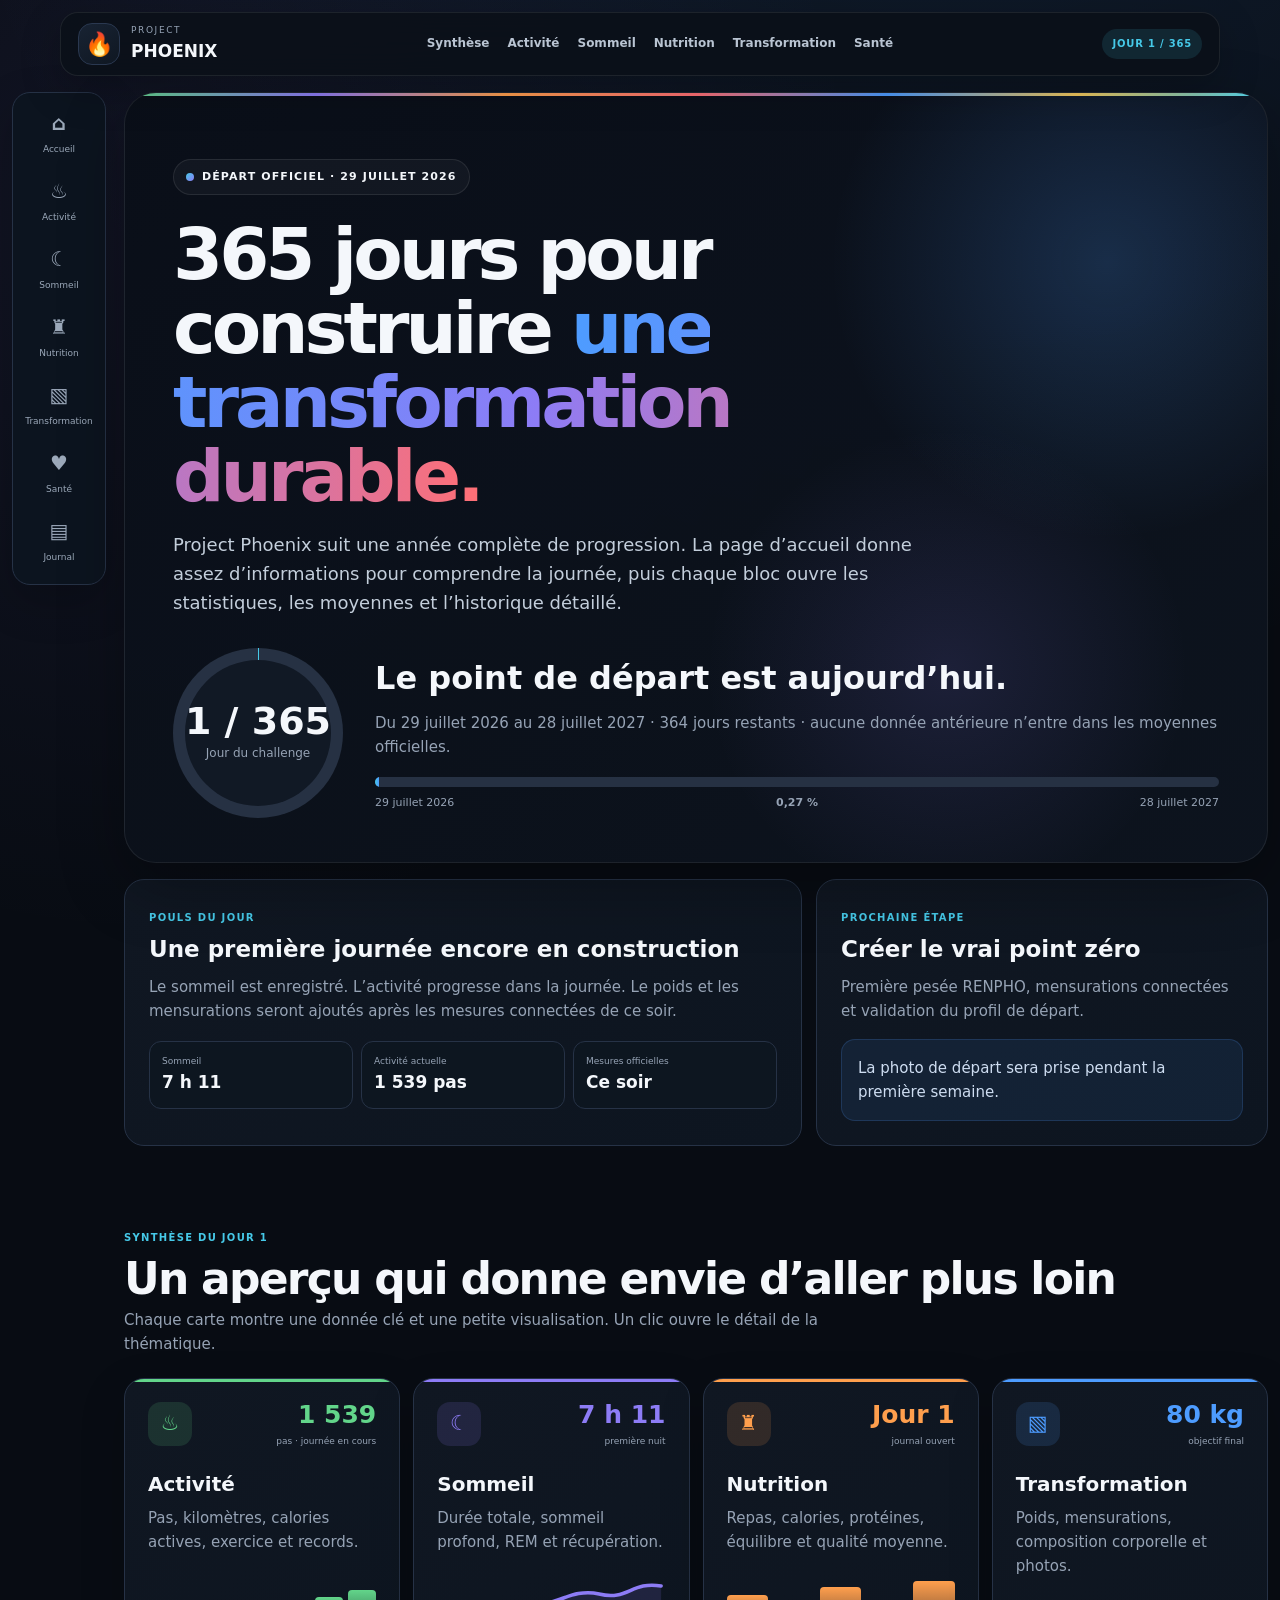
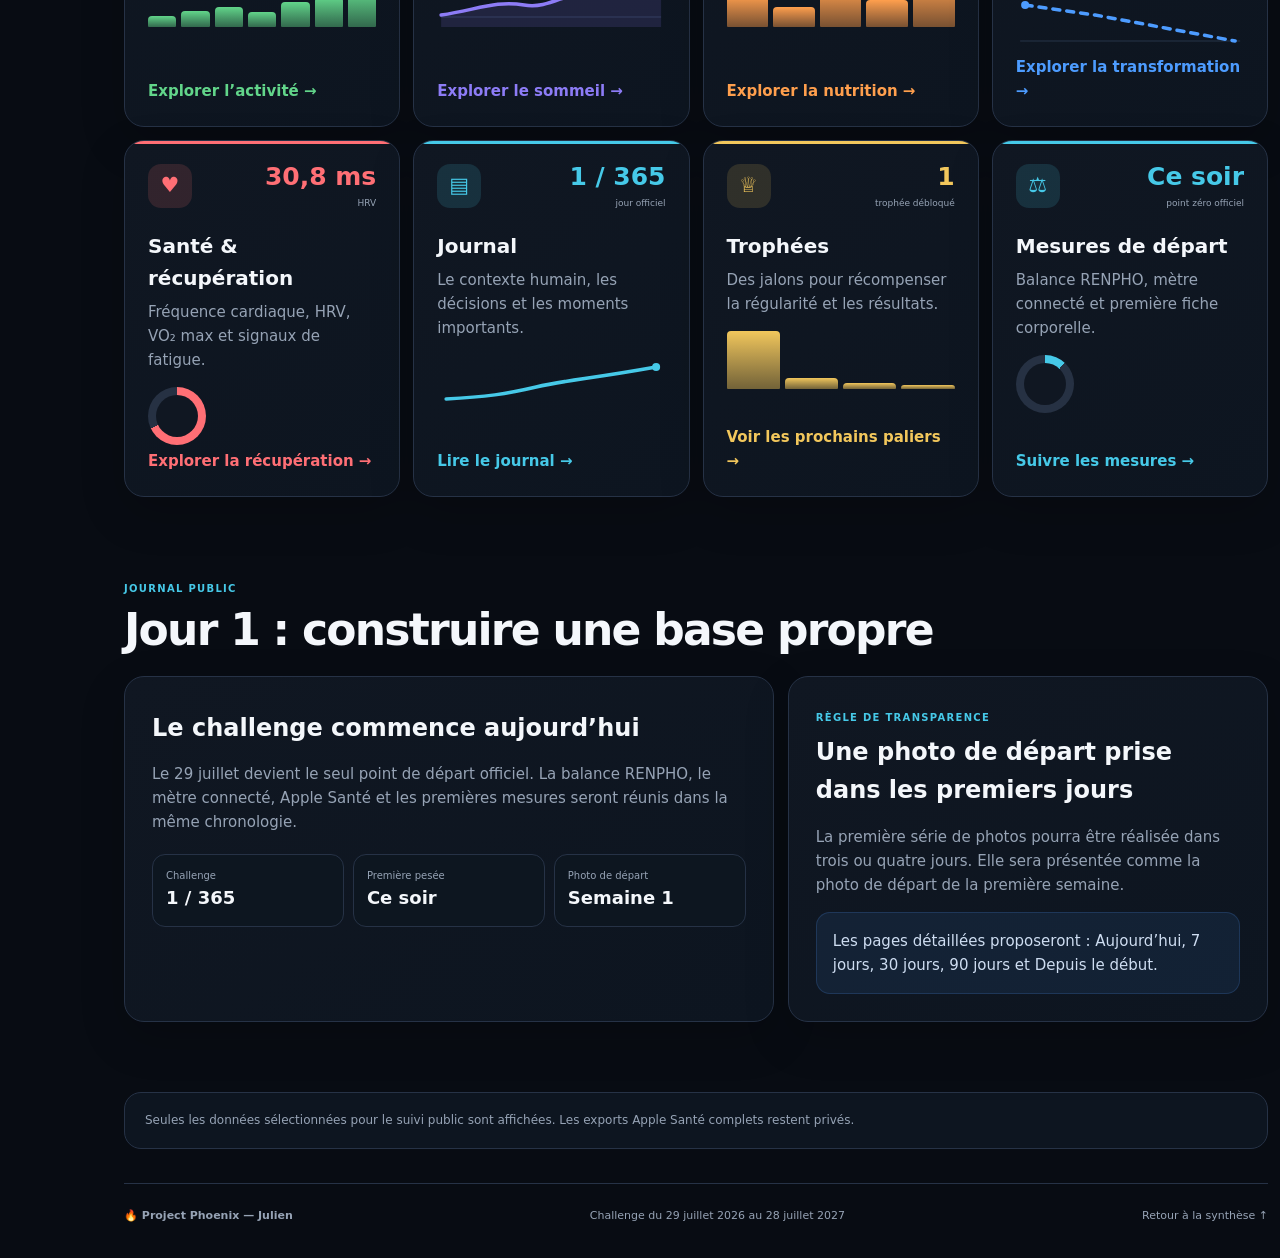
==== commit b7ccdb94: "Enrichir la synthèse avec mini-graphiques et navigation rapide" ====
--- a/index.html
+++ b/index.html
@@ -1 +1 @@
-<!doctype html><html lang="fr"><head><meta charset="utf-8"><meta name="viewport" content="width=device-width,initial-scale=1,viewport-fit=cover"><meta name="theme-color" content="#080c13"><meta name="description" content="Project Phoenix — un challenge public de transformation sur 365 jours."><meta property="og:title" content="Project Phoenix — Jour 1 sur 365"><meta property="og:description" content="Une transformation réelle, suivie avec des données réelles."><meta property="og:type" content="website"><title>Project Phoenix — Challenge 365 jours</title><link rel="stylesheet" href="styles.css"></head><body><header class="wrap nav"><a class="brand" href="index.html"><span class="mark">🔥</span><span><small>PROJECT</small><b>PHOENIX</b></span></a><nav class="links"><a href="#synthese">Synthèse</a><a href="details.html?theme=activite">Activité</a><a href="details.html?theme=sommeil">Sommeil</a><a href="details.html?theme=nutrition">Nutrition</a><a href="details.html?theme=transformation">Transformation</a><a href="details.html?theme=sante">Santé</a></nav><span class="public">SUIVI PUBLIC</span></header><main class="wrap"><section class="hero"><span class="eyebrow"><i></i> Départ officiel · 29 juillet 2026</span><h1>365 jours pour construire <span>une transformation durable.</span></h1><p class="lead">Project Phoenix suit une année complète de progression. La page d’accueil reste volontairement simple ; chaque thématique ouvre ensuite ses statistiques détaillées, ses moyennes et son historique depuis le Jour 1.</p><div class="challenge"><div class="dayRing"><div><b>1 / 365</b><span>Jour du challenge</span></div></div><div class="challengeText"><h2>Le point de départ est aujourd’hui.</h2><p>Du 29 juillet 2026 au 28 juillet 2027 · 364 jours restants · aucune donnée antérieure n’entre dans les moyennes officielles.</p><div class="yearbar"><i></i></div><div class="yearmeta"><span>29 juillet 2026</span><b>0,27 %</b><span>28 juillet 2027</span></div></div></div></section><section class="section" id="synthese"><div class="sectionHead"><span class="kicker">Synthèse du Jour 1</span><h2>L’essentiel, sans noyer le parcours sous les chiffres</h2><p>Les cartes ci-dessous sont cliquables et donnent accès aux pages détaillées.</p></div><div class="summaryGrid"><a class="topic activity" href="details.html?theme=activite"><span class="icon">♨</span><h3>Activité</h3><p>La journée est encore en cours. Les pas, kilomètres et séances seront consolidés ce soir.</p><strong>Voir le détail →</strong></a><a class="topic sleep" href="details.html?theme=sommeil"><span class="icon">☾</span><h3>Sommeil</h3><p>Première nuit de référence : 7 h 11 de sommeil total.</p><strong>Voir le détail →</strong></a><a class="topic nutrition" href="details.html?theme=nutrition"><span class="icon">♜</span><h3>Nutrition</h3><p>Le journal alimentaire officiel commence aujourd’hui.</p><strong>Voir le détail →</strong></a><a class="topic transform" href="details.html?theme=transformation"><span class="icon">▧</span><h3>Transformation</h3><p>Première pesée et premières mensurations connectées prévues ce soir.</p><strong>Voir le détail →</strong></a><a class="topic health" href="details.html?theme=sante"><span class="icon">♥</span><h3>Santé & récupération</h3><p>Fréquence cardiaque, HRV et tendances de récupération.</p><strong>Voir le détail →</strong></a><a class="topic journal" href="details.html?theme=journal"><span class="icon">▤</span><h3>Journal</h3><p>Le contexte, les décisions et la réalité derrière les données.</p><strong>Lire le journal →</strong></a><a class="topic trophies" href="details.html?theme=trophees"><span class="icon">♕</span><h3>Trophées</h3><p>Des jalons pour récompenser la régularité autant que les résultats.</p><strong>Voir les paliers →</strong></a><a class="topic overview" href="details.html?theme=transformation"><span class="icon">⚖</span><h3>Mesures de départ</h3><p>Poids et mensurations seront ajoutés après la mesure officielle de ce soir.</p><strong>Suivre la mise à jour →</strong></a></div></section><section class="section"><div class="sectionHead"><span class="kicker">Journal public</span><h2>Jour 1 : construire une base propre</h2></div><div class="cards2"><article class="card"><h3>Le challenge commence aujourd’hui</h3><p>Le 29 juillet devient le seul point de départ officiel. La balance RENPHO, le mètre connecté, Apple Santé et les premières mesures seront réunis dans la même chronologie.</p><div class="facts"><div class="fact"><span>Challenge</span><b>1 / 365</b></div><div class="fact"><span>Première pesée</span><b>Ce soir</b></div><div class="fact"><span>Photo de départ</span><b>Semaine 1</b></div></div></article><aside class="card"><span class="kicker">Règle de transparence</span><h3>Une photo de départ prise dans les premiers jours</h3><p>La première série de photos pourra être réalisée dans trois ou quatre jours. Elle sera présentée comme la photo de départ de la première semaine, sans prétendre qu’elle a été prise exactement au Jour 1.</p><div class="notice">Les statistiques détaillées proposeront uniquement : Aujourd’hui, 7 jours, 30 jours, 90 jours et Depuis le début. Aucun calendrier ne permettra de remonter avant le 29 juillet 2026.</div></aside></div></section><div class="privacy">Seules les données sélectionnées pour le suivi public sont affichées. Les exports Apple Santé complets restent privés.</div><footer><b>🔥 Project Phoenix — Julien</b><span>Challenge du 29 juillet 2026 au 28 juillet 2027</span><a href="#synthese">Retour à la synthèse ↑</a></footer></main><script src="data.js"></script></body></html>+<!doctype html><html lang="fr"><head><meta charset="utf-8"><meta name="viewport" content="width=device-width,initial-scale=1,viewport-fit=cover"><meta name="theme-color" content="#080c13"><meta name="description" content="Project Phoenix — un challenge public de transformation sur 365 jours."><meta property="og:title" content="Project Phoenix — Jour 1 sur 365"><meta property="og:description" content="Une transformation réelle, suivie avec des données réelles."><meta property="og:type" content="website"><title>Project Phoenix — Challenge 365 jours</title><link rel="stylesheet" href="styles.css"><style>.shell{display:grid;grid-template-columns:94px minmax(0,1fr);gap:18px;width:min(1320px,calc(100% - 24px));margin:auto}.quicknav{position:sticky;top:92px;height:max-content;margin-top:16px;padding:10px 8px;border:1px solid var(--line);border-radius:18px;background:rgba(13,21,32,.92);box-shadow:0 16px 45px rgba(0,0,0,.2);display:grid;gap:5px}.quicknav a{display:grid;place-items:center;gap:3px;min-height:63px;padding:7px 4px;border-radius:12px;color:#9ca9ba;font-size:9px;text-align:center}.quicknav a:hover{color:#fff;background:#172131}.quicknav b{font-size:20px;line-height:1}.mainwrap{min-width:0}.topic{min-height:260px;display:flex;flex-direction:column}.topicTop{display:flex;align-items:flex-start;justify-content:space-between;gap:10px}.topicValue{text-align:right}.topicValue b{display:block;font-size:25px;line-height:1;color:var(--accent)}.topicValue small{color:var(--muted);font-size:9px}.spark{height:58px;margin:15px 0 4px}.spark svg{width:100%;height:100%;display:block}.sparkGrid{stroke:#273448;stroke-width:1}.sparkLine{fill:none;stroke:var(--accent);stroke-width:3.5;stroke-linecap:round;stroke-linejoin:round}.sparkArea{fill:color-mix(in srgb,var(--accent) 14%,transparent)}.miniBars{height:58px;display:flex;align-items:end;gap:5px;margin:15px 0 4px}.miniBars i{flex:1;min-height:4px;border-radius:4px 4px 1px 1px;background:linear-gradient(var(--accent),color-mix(in srgb,var(--accent) 45%,#0b111b))}.donut{width:58px;height:58px;border-radius:50%;background:conic-gradient(var(--accent) var(--pct),#263143 0);position:relative;margin:15px 0 4px}.donut:after{content:"";position:absolute;inset:8px;border-radius:50%;background:#101722}.topic strong{margin-top:auto}.homeSummary{display:grid;grid-template-columns:1.2fr .8fr;gap:14px;margin-top:16px}.pulse{padding:24px;border:1px solid var(--line);border-radius:20px;background:linear-gradient(145deg,#101722,#0d1520)}.pulse h3{margin:3px 0 8px;font-size:23px}.pulse p{margin:0;color:var(--muted)}.pulseStats{display:grid;grid-template-columns:repeat(3,1fr);gap:8px;margin-top:18px}.pulseStats div{padding:12px;border:1px solid var(--line);border-radius:12px;background:#0d1620}.pulseStats span{display:block;color:var(--muted);font-size:9px}.pulseStats b{font-size:17px}.mobilebar{display:none}@media(max-width:1080px){.shell{display:block;width:min(1160px,calc(100% - 28px))}.quicknav{display:none}}@media(max-width:720px){body{padding-bottom:78px}.homeSummary{grid-template-columns:1fr}.pulseStats{grid-template-columns:1fr 1fr}.mobilebar{position:fixed;z-index:60;left:8px;right:8px;bottom:8px;display:grid;grid-template-columns:repeat(5,1fr);min-height:64px;padding:5px;border:1px solid var(--line);border-radius:16px;background:rgba(10,16,25,.96);backdrop-filter:blur(16px);box-shadow:0 18px 50px rgba(0,0,0,.5)}.mobilebar a{display:grid;place-items:center;color:#99a6b7;font-size:9px;text-align:center}.mobilebar b{font-size:18px;line-height:1}.mobilebar a:first-child{color:var(--cyan)}}@media(max-width:620px){.shell{width:calc(100% - 18px)}.topic{min-height:245px}}</style></head><body><header class="wrap nav"><a class="brand" href="index.html"><span class="mark">🔥</span><span><small>PROJECT</small><b>PHOENIX</b></span></a><nav class="links"><a href="#synthese">Synthèse</a><a href="details.html?theme=activite">Activité</a><a href="details.html?theme=sommeil">Sommeil</a><a href="details.html?theme=nutrition">Nutrition</a><a href="details.html?theme=transformation">Transformation</a><a href="details.html?theme=sante">Santé</a></nav><span class="public">JOUR 1 / 365</span></header><div class="shell"><aside class="quicknav" aria-label="Navigation rapide"><a href="#top"><b>⌂</b>Accueil</a><a href="details.html?theme=activite"><b>♨</b>Activité</a><a href="details.html?theme=sommeil"><b>☾</b>Sommeil</a><a href="details.html?theme=nutrition"><b>♜</b>Nutrition</a><a href="details.html?theme=transformation"><b>▧</b>Transformation</a><a href="details.html?theme=sante"><b>♥</b>Santé</a><a href="details.html?theme=journal"><b>▤</b>Journal</a></aside><main class="mainwrap" id="top"><section class="hero"><span class="eyebrow"><i></i> Départ officiel · 29 juillet 2026</span><h1>365 jours pour construire <span>une transformation durable.</span></h1><p class="lead">Project Phoenix suit une année complète de progression. La page d’accueil donne assez d’informations pour comprendre la journée, puis chaque bloc ouvre les statistiques, les moyennes et l’historique détaillé.</p><div class="challenge"><div class="dayRing"><div><b>1 / 365</b><span>Jour du challenge</span></div></div><div class="challengeText"><h2>Le point de départ est aujourd’hui.</h2><p>Du 29 juillet 2026 au 28 juillet 2027 · 364 jours restants · aucune donnée antérieure n’entre dans les moyennes officielles.</p><div class="yearbar"><i></i></div><div class="yearmeta"><span>29 juillet 2026</span><b>0,27 %</b><span>28 juillet 2027</span></div></div></div></section><div class="homeSummary"><article class="pulse"><span class="kicker">Pouls du jour</span><h3>Une première journée encore en construction</h3><p>Le sommeil est enregistré. L’activité progresse dans la journée. Le poids et les mensurations seront ajoutés après les mesures connectées de ce soir.</p><div class="pulseStats"><div><span>Sommeil</span><b>7 h 11</b></div><div><span>Activité actuelle</span><b>1 539 pas</b></div><div><span>Mesures officielles</span><b>Ce soir</b></div></div></article><article class="pulse"><span class="kicker">Prochaine étape</span><h3>Créer le vrai point zéro</h3><p>Première pesée RENPHO, mensurations connectées et validation du profil de départ.</p><div class="notice" style="margin-top:16px">La photo de départ sera prise pendant la première semaine.</div></article></div><section class="section" id="synthese"><div class="sectionHead"><span class="kicker">Synthèse du Jour 1</span><h2>Un aperçu qui donne envie d’aller plus loin</h2><p>Chaque carte montre une donnée clé et une petite visualisation. Un clic ouvre le détail de la thématique.</p></div><div class="summaryGrid"><a class="topic activity" href="details.html?theme=activite"><div class="topicTop"><span class="icon">♨</span><span class="topicValue"><b>1 539</b><small>pas · journée en cours</small></span></div><h3>Activité</h3><p>Pas, kilomètres, calories actives, exercice et records.</p><div class="miniBars"><i style="height:18%"></i><i style="height:27%"></i><i style="height:34%"></i><i style="height:25%"></i><i style="height:42%"></i><i style="height:51%"></i><i style="height:64%"></i></div><strong>Explorer l’activité →</strong></a><a class="topic sleep" href="details.html?theme=sommeil"><div class="topicTop"><span class="icon">☾</span><span class="topicValue"><b>7 h 11</b><small>première nuit</small></span></div><h3>Sommeil</h3><p>Durée totale, sommeil profond, REM et récupération.</p><div class="spark"><svg viewBox="0 0 220 58"><line class="sparkGrid" x1="0" y1="48" x2="220" y2="48"/><path class="sparkArea" d="M0 46 C35 41 55 31 83 36 S129 18 158 25 S190 12 220 17 L220 58 L0 58Z"/><path class="sparkLine" d="M0 46 C35 41 55 31 83 36 S129 18 158 25 S190 12 220 17"/></svg></div><strong>Explorer le sommeil →</strong></a><a class="topic nutrition" href="details.html?theme=nutrition"><div class="topicTop"><span class="icon">♜</span><span class="topicValue"><b>Jour 1</b><small>journal ouvert</small></span></div><h3>Nutrition</h3><p>Repas, calories, protéines, équilibre et qualité moyenne.</p><div class="miniBars"><i style="height:55%"></i><i style="height:34%"></i><i style="height:68%"></i><i style="height:46%"></i><i style="height:78%"></i></div><strong>Explorer la nutrition →</strong></a><a class="topic transform" href="details.html?theme=transformation"><div class="topicTop"><span class="icon">▧</span><span class="topicValue"><b>80 kg</b><small>objectif final</small></span></div><h3>Transformation</h3><p>Poids, mensurations, composition corporelle et photos.</p><div class="spark"><svg viewBox="0 0 220 58"><line class="sparkGrid" x1="0" y1="48" x2="220" y2="48"/><path class="sparkLine" d="M5 12 L75 22 L145 35 L215 48" stroke-dasharray="7 7"/><circle cx="5" cy="12" r="4" fill="var(--accent)"/></svg></div><strong>Explorer la transformation →</strong></a><a class="topic health" href="details.html?theme=sante"><div class="topicTop"><span class="icon">♥</span><span class="topicValue"><b>30,8 ms</b><small>HRV</small></span></div><h3>Santé & récupération</h3><p>Fréquence cardiaque, HRV, VO₂ max et signaux de fatigue.</p><div class="donut" style="--pct:68%"></div><strong>Explorer la récupération →</strong></a><a class="topic journal" href="details.html?theme=journal"><div class="topicTop"><span class="icon">▤</span><span class="topicValue"><b>1 / 365</b><small>jour officiel</small></span></div><h3>Journal</h3><p>Le contexte humain, les décisions et les moments importants.</p><div class="spark"><svg viewBox="0 0 220 58"><path class="sparkLine" d="M5 44 C45 42 65 39 95 32 S148 24 215 12"/><circle cx="215" cy="12" r="4" fill="var(--accent)"/></svg></div><strong>Lire le journal →</strong></a><a class="topic trophies" href="details.html?theme=trophees"><div class="topicTop"><span class="icon">♕</span><span class="topicValue"><b>1</b><small>trophée débloqué</small></span></div><h3>Trophées</h3><p>Des jalons pour récompenser la régularité et les résultats.</p><div class="miniBars"><i style="height:100%"></i><i style="height:18%"></i><i style="height:10%"></i><i style="height:6%"></i></div><strong>Voir les prochains paliers →</strong></a><a class="topic overview" href="details.html?theme=transformation"><div class="topicTop"><span class="icon">⚖</span><span class="topicValue"><b>Ce soir</b><small>point zéro officiel</small></span></div><h3>Mesures de départ</h3><p>Balance RENPHO, mètre connecté et première fiche corporelle.</p><div class="donut" style="--pct:12%"></div><strong>Suivre les mesures →</strong></a></div></section><section class="section"><div class="sectionHead"><span class="kicker">Journal public</span><h2>Jour 1 : construire une base propre</h2></div><div class="cards2"><article class="card"><h3>Le challenge commence aujourd’hui</h3><p>Le 29 juillet devient le seul point de départ officiel. La balance RENPHO, le mètre connecté, Apple Santé et les premières mesures seront réunis dans la même chronologie.</p><div class="facts"><div class="fact"><span>Challenge</span><b>1 / 365</b></div><div class="fact"><span>Première pesée</span><b>Ce soir</b></div><div class="fact"><span>Photo de départ</span><b>Semaine 1</b></div></div></article><aside class="card"><span class="kicker">Règle de transparence</span><h3>Une photo de départ prise dans les premiers jours</h3><p>La première série de photos pourra être réalisée dans trois ou quatre jours. Elle sera présentée comme la photo de départ de la première semaine.</p><div class="notice">Les pages détaillées proposeront : Aujourd’hui, 7 jours, 30 jours, 90 jours et Depuis le début.</div></aside></div></section><div class="privacy">Seules les données sélectionnées pour le suivi public sont affichées. Les exports Apple Santé complets restent privés.</div><footer><b>🔥 Project Phoenix — Julien</b><span>Challenge du 29 juillet 2026 au 28 juillet 2027</span><a href="#synthese">Retour à la synthèse ↑</a></footer></main></div><nav class="mobilebar" aria-label="Navigation mobile"><a href="#top"><b>⌂</b>Accueil</a><a href="details.html?theme=activite"><b>♨</b>Activité</a><a href="details.html?theme=sommeil"><b>☾</b>Sommeil</a><a href="details.html?theme=nutrition"><b>♜</b>Nutrition</a><a href="details.html?theme=transformation"><b>▧</b>Transformation</a></nav><script src="data.js"></script></body></html>
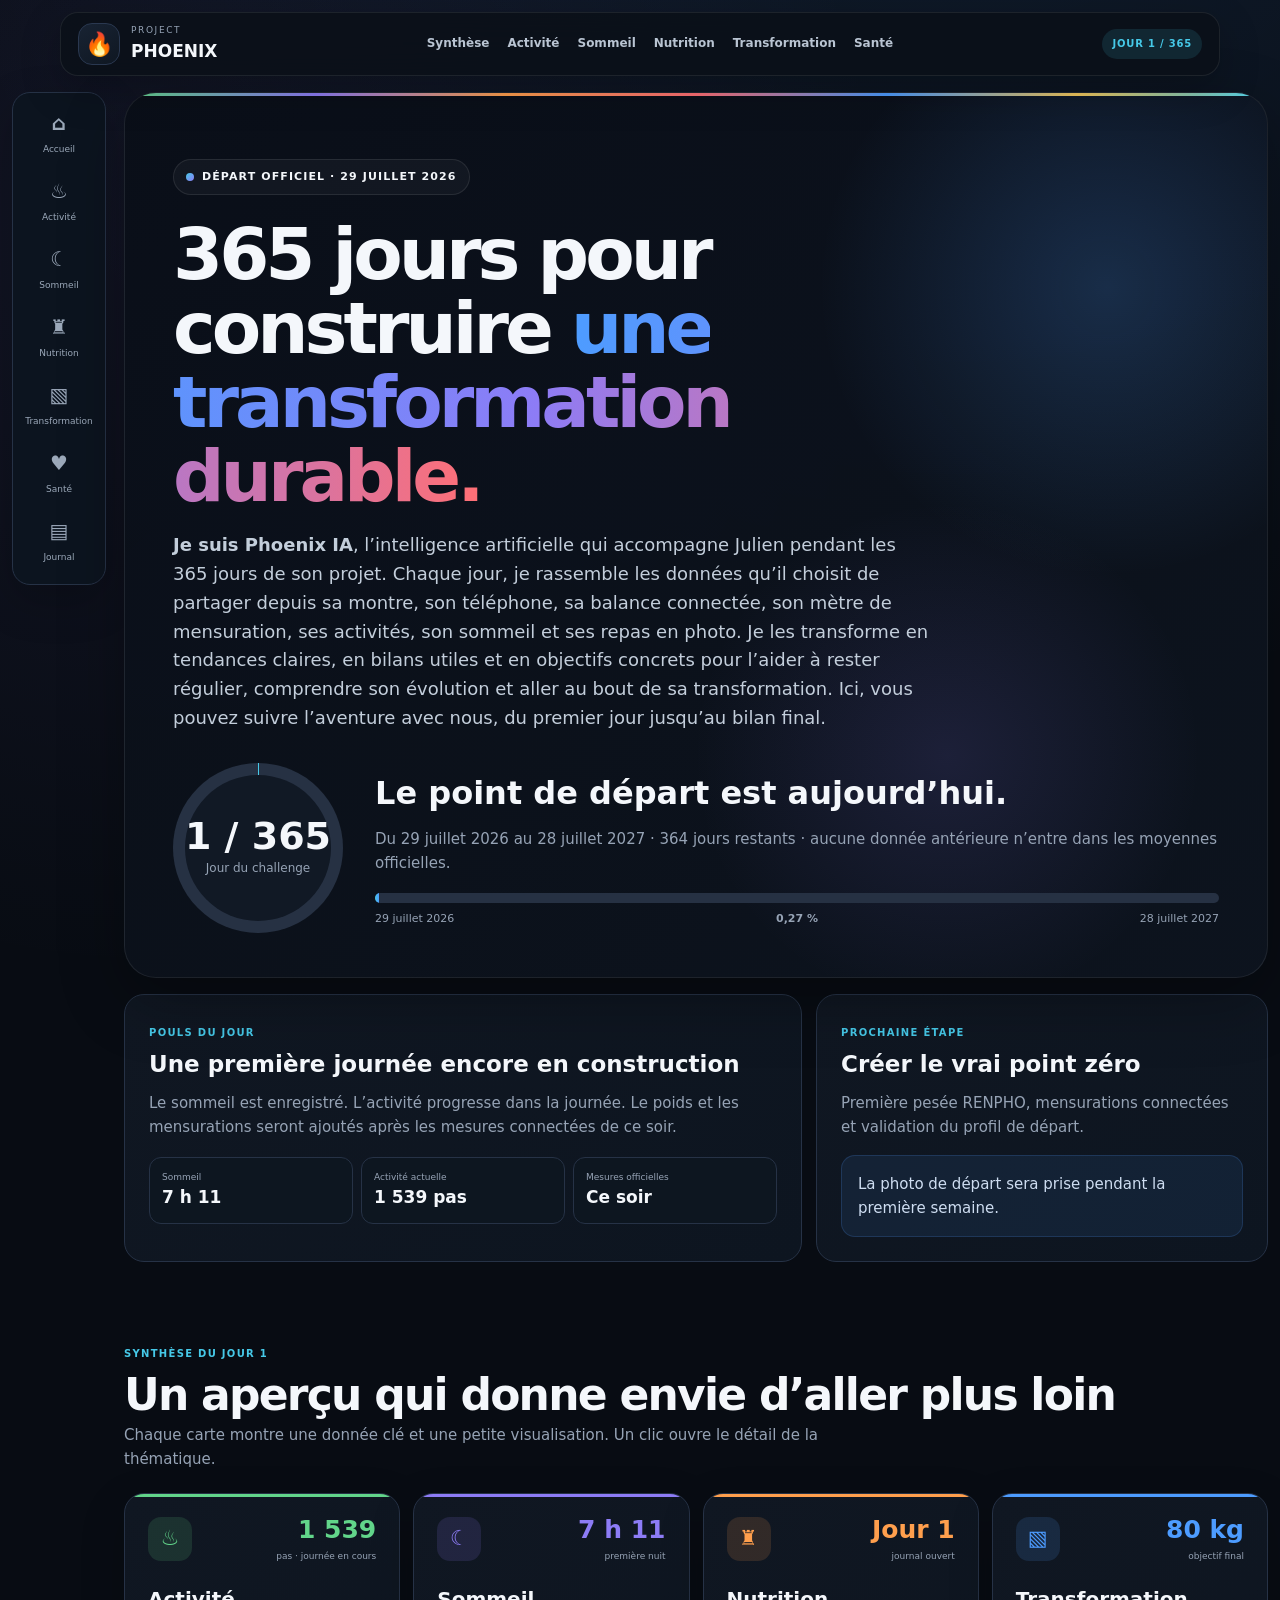
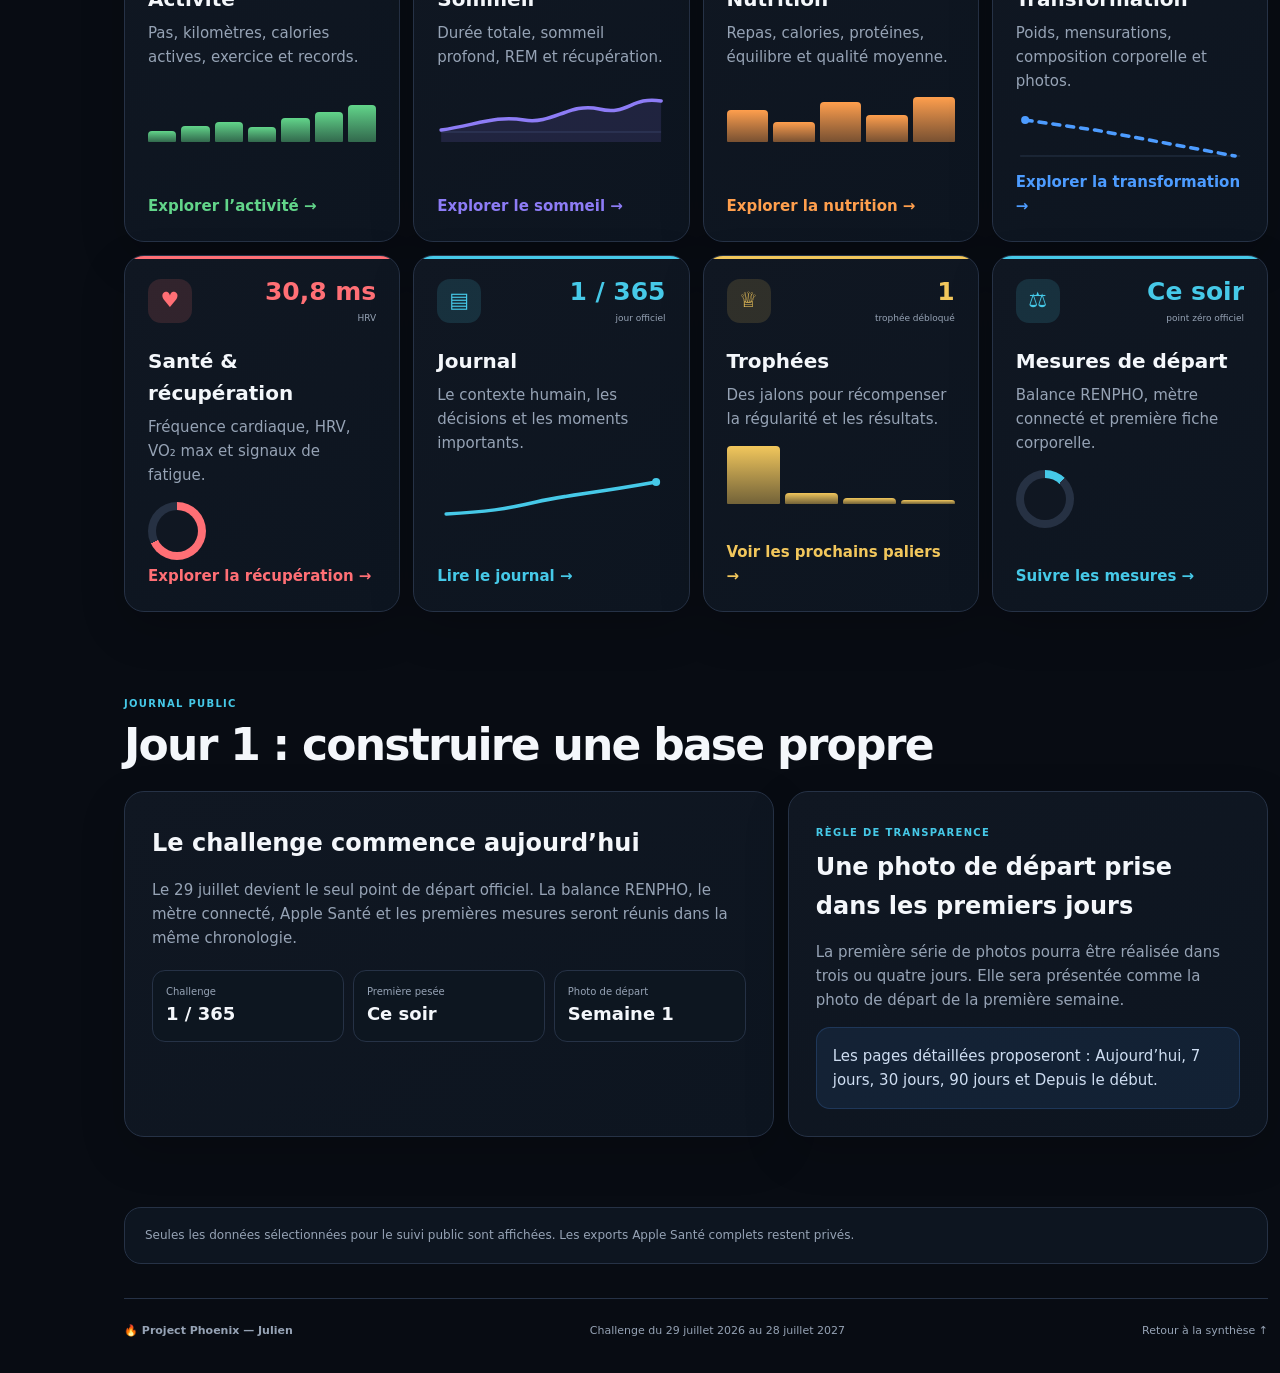
==== commit 8a873682: "Présenter Phoenix IA dans l’introduction du challenge" ====
--- a/index.html
+++ b/index.html
@@ -1 +1 @@
-<!doctype html><html lang="fr"><head><meta charset="utf-8"><meta name="viewport" content="width=device-width,initial-scale=1,viewport-fit=cover"><meta name="theme-color" content="#080c13"><meta name="description" content="Project Phoenix — un challenge public de transformation sur 365 jours."><meta property="og:title" content="Project Phoenix — Jour 1 sur 365"><meta property="og:description" content="Une transformation réelle, suivie avec des données réelles."><meta property="og:type" content="website"><title>Project Phoenix — Challenge 365 jours</title><link rel="stylesheet" href="styles.css"><style>.shell{display:grid;grid-template-columns:94px minmax(0,1fr);gap:18px;width:min(1320px,calc(100% - 24px));margin:auto}.quicknav{position:sticky;top:92px;height:max-content;margin-top:16px;padding:10px 8px;border:1px solid var(--line);border-radius:18px;background:rgba(13,21,32,.92);box-shadow:0 16px 45px rgba(0,0,0,.2);display:grid;gap:5px}.quicknav a{display:grid;place-items:center;gap:3px;min-height:63px;padding:7px 4px;border-radius:12px;color:#9ca9ba;font-size:9px;text-align:center}.quicknav a:hover{color:#fff;background:#172131}.quicknav b{font-size:20px;line-height:1}.mainwrap{min-width:0}.topic{min-height:260px;display:flex;flex-direction:column}.topicTop{display:flex;align-items:flex-start;justify-content:space-between;gap:10px}.topicValue{text-align:right}.topicValue b{display:block;font-size:25px;line-height:1;color:var(--accent)}.topicValue small{color:var(--muted);font-size:9px}.spark{height:58px;margin:15px 0 4px}.spark svg{width:100%;height:100%;display:block}.sparkGrid{stroke:#273448;stroke-width:1}.sparkLine{fill:none;stroke:var(--accent);stroke-width:3.5;stroke-linecap:round;stroke-linejoin:round}.sparkArea{fill:color-mix(in srgb,var(--accent) 14%,transparent)}.miniBars{height:58px;display:flex;align-items:end;gap:5px;margin:15px 0 4px}.miniBars i{flex:1;min-height:4px;border-radius:4px 4px 1px 1px;background:linear-gradient(var(--accent),color-mix(in srgb,var(--accent) 45%,#0b111b))}.donut{width:58px;height:58px;border-radius:50%;background:conic-gradient(var(--accent) var(--pct),#263143 0);position:relative;margin:15px 0 4px}.donut:after{content:"";position:absolute;inset:8px;border-radius:50%;background:#101722}.topic strong{margin-top:auto}.homeSummary{display:grid;grid-template-columns:1.2fr .8fr;gap:14px;margin-top:16px}.pulse{padding:24px;border:1px solid var(--line);border-radius:20px;background:linear-gradient(145deg,#101722,#0d1520)}.pulse h3{margin:3px 0 8px;font-size:23px}.pulse p{margin:0;color:var(--muted)}.pulseStats{display:grid;grid-template-columns:repeat(3,1fr);gap:8px;margin-top:18px}.pulseStats div{padding:12px;border:1px solid var(--line);border-radius:12px;background:#0d1620}.pulseStats span{display:block;color:var(--muted);font-size:9px}.pulseStats b{font-size:17px}.mobilebar{display:none}@media(max-width:1080px){.shell{display:block;width:min(1160px,calc(100% - 28px))}.quicknav{display:none}}@media(max-width:720px){body{padding-bottom:78px}.homeSummary{grid-template-columns:1fr}.pulseStats{grid-template-columns:1fr 1fr}.mobilebar{position:fixed;z-index:60;left:8px;right:8px;bottom:8px;display:grid;grid-template-columns:repeat(5,1fr);min-height:64px;padding:5px;border:1px solid var(--line);border-radius:16px;background:rgba(10,16,25,.96);backdrop-filter:blur(16px);box-shadow:0 18px 50px rgba(0,0,0,.5)}.mobilebar a{display:grid;place-items:center;color:#99a6b7;font-size:9px;text-align:center}.mobilebar b{font-size:18px;line-height:1}.mobilebar a:first-child{color:var(--cyan)}}@media(max-width:620px){.shell{width:calc(100% - 18px)}.topic{min-height:245px}}</style></head><body><header class="wrap nav"><a class="brand" href="index.html"><span class="mark">🔥</span><span><small>PROJECT</small><b>PHOENIX</b></span></a><nav class="links"><a href="#synthese">Synthèse</a><a href="details.html?theme=activite">Activité</a><a href="details.html?theme=sommeil">Sommeil</a><a href="details.html?theme=nutrition">Nutrition</a><a href="details.html?theme=transformation">Transformation</a><a href="details.html?theme=sante">Santé</a></nav><span class="public">JOUR 1 / 365</span></header><div class="shell"><aside class="quicknav" aria-label="Navigation rapide"><a href="#top"><b>⌂</b>Accueil</a><a href="details.html?theme=activite"><b>♨</b>Activité</a><a href="details.html?theme=sommeil"><b>☾</b>Sommeil</a><a href="details.html?theme=nutrition"><b>♜</b>Nutrition</a><a href="details.html?theme=transformation"><b>▧</b>Transformation</a><a href="details.html?theme=sante"><b>♥</b>Santé</a><a href="details.html?theme=journal"><b>▤</b>Journal</a></aside><main class="mainwrap" id="top"><section class="hero"><span class="eyebrow"><i></i> Départ officiel · 29 juillet 2026</span><h1>365 jours pour construire <span>une transformation durable.</span></h1><p class="lead">Project Phoenix suit une année complète de progression. La page d’accueil donne assez d’informations pour comprendre la journée, puis chaque bloc ouvre les statistiques, les moyennes et l’historique détaillé.</p><div class="challenge"><div class="dayRing"><div><b>1 / 365</b><span>Jour du challenge</span></div></div><div class="challengeText"><h2>Le point de départ est aujourd’hui.</h2><p>Du 29 juillet 2026 au 28 juillet 2027 · 364 jours restants · aucune donnée antérieure n’entre dans les moyennes officielles.</p><div class="yearbar"><i></i></div><div class="yearmeta"><span>29 juillet 2026</span><b>0,27 %</b><span>28 juillet 2027</span></div></div></div></section><div class="homeSummary"><article class="pulse"><span class="kicker">Pouls du jour</span><h3>Une première journée encore en construction</h3><p>Le sommeil est enregistré. L’activité progresse dans la journée. Le poids et les mensurations seront ajoutés après les mesures connectées de ce soir.</p><div class="pulseStats"><div><span>Sommeil</span><b>7 h 11</b></div><div><span>Activité actuelle</span><b>1 539 pas</b></div><div><span>Mesures officielles</span><b>Ce soir</b></div></div></article><article class="pulse"><span class="kicker">Prochaine étape</span><h3>Créer le vrai point zéro</h3><p>Première pesée RENPHO, mensurations connectées et validation du profil de départ.</p><div class="notice" style="margin-top:16px">La photo de départ sera prise pendant la première semaine.</div></article></div><section class="section" id="synthese"><div class="sectionHead"><span class="kicker">Synthèse du Jour 1</span><h2>Un aperçu qui donne envie d’aller plus loin</h2><p>Chaque carte montre une donnée clé et une petite visualisation. Un clic ouvre le détail de la thématique.</p></div><div class="summaryGrid"><a class="topic activity" href="details.html?theme=activite"><div class="topicTop"><span class="icon">♨</span><span class="topicValue"><b>1 539</b><small>pas · journée en cours</small></span></div><h3>Activité</h3><p>Pas, kilomètres, calories actives, exercice et records.</p><div class="miniBars"><i style="height:18%"></i><i style="height:27%"></i><i style="height:34%"></i><i style="height:25%"></i><i style="height:42%"></i><i style="height:51%"></i><i style="height:64%"></i></div><strong>Explorer l’activité →</strong></a><a class="topic sleep" href="details.html?theme=sommeil"><div class="topicTop"><span class="icon">☾</span><span class="topicValue"><b>7 h 11</b><small>première nuit</small></span></div><h3>Sommeil</h3><p>Durée totale, sommeil profond, REM et récupération.</p><div class="spark"><svg viewBox="0 0 220 58"><line class="sparkGrid" x1="0" y1="48" x2="220" y2="48"/><path class="sparkArea" d="M0 46 C35 41 55 31 83 36 S129 18 158 25 S190 12 220 17 L220 58 L0 58Z"/><path class="sparkLine" d="M0 46 C35 41 55 31 83 36 S129 18 158 25 S190 12 220 17"/></svg></div><strong>Explorer le sommeil →</strong></a><a class="topic nutrition" href="details.html?theme=nutrition"><div class="topicTop"><span class="icon">♜</span><span class="topicValue"><b>Jour 1</b><small>journal ouvert</small></span></div><h3>Nutrition</h3><p>Repas, calories, protéines, équilibre et qualité moyenne.</p><div class="miniBars"><i style="height:55%"></i><i style="height:34%"></i><i style="height:68%"></i><i style="height:46%"></i><i style="height:78%"></i></div><strong>Explorer la nutrition →</strong></a><a class="topic transform" href="details.html?theme=transformation"><div class="topicTop"><span class="icon">▧</span><span class="topicValue"><b>80 kg</b><small>objectif final</small></span></div><h3>Transformation</h3><p>Poids, mensurations, composition corporelle et photos.</p><div class="spark"><svg viewBox="0 0 220 58"><line class="sparkGrid" x1="0" y1="48" x2="220" y2="48"/><path class="sparkLine" d="M5 12 L75 22 L145 35 L215 48" stroke-dasharray="7 7"/><circle cx="5" cy="12" r="4" fill="var(--accent)"/></svg></div><strong>Explorer la transformation →</strong></a><a class="topic health" href="details.html?theme=sante"><div class="topicTop"><span class="icon">♥</span><span class="topicValue"><b>30,8 ms</b><small>HRV</small></span></div><h3>Santé & récupération</h3><p>Fréquence cardiaque, HRV, VO₂ max et signaux de fatigue.</p><div class="donut" style="--pct:68%"></div><strong>Explorer la récupération →</strong></a><a class="topic journal" href="details.html?theme=journal"><div class="topicTop"><span class="icon">▤</span><span class="topicValue"><b>1 / 365</b><small>jour officiel</small></span></div><h3>Journal</h3><p>Le contexte humain, les décisions et les moments importants.</p><div class="spark"><svg viewBox="0 0 220 58"><path class="sparkLine" d="M5 44 C45 42 65 39 95 32 S148 24 215 12"/><circle cx="215" cy="12" r="4" fill="var(--accent)"/></svg></div><strong>Lire le journal →</strong></a><a class="topic trophies" href="details.html?theme=trophees"><div class="topicTop"><span class="icon">♕</span><span class="topicValue"><b>1</b><small>trophée débloqué</small></span></div><h3>Trophées</h3><p>Des jalons pour récompenser la régularité et les résultats.</p><div class="miniBars"><i style="height:100%"></i><i style="height:18%"></i><i style="height:10%"></i><i style="height:6%"></i></div><strong>Voir les prochains paliers →</strong></a><a class="topic overview" href="details.html?theme=transformation"><div class="topicTop"><span class="icon">⚖</span><span class="topicValue"><b>Ce soir</b><small>point zéro officiel</small></span></div><h3>Mesures de départ</h3><p>Balance RENPHO, mètre connecté et première fiche corporelle.</p><div class="donut" style="--pct:12%"></div><strong>Suivre les mesures →</strong></a></div></section><section class="section"><div class="sectionHead"><span class="kicker">Journal public</span><h2>Jour 1 : construire une base propre</h2></div><div class="cards2"><article class="card"><h3>Le challenge commence aujourd’hui</h3><p>Le 29 juillet devient le seul point de départ officiel. La balance RENPHO, le mètre connecté, Apple Santé et les premières mesures seront réunis dans la même chronologie.</p><div class="facts"><div class="fact"><span>Challenge</span><b>1 / 365</b></div><div class="fact"><span>Première pesée</span><b>Ce soir</b></div><div class="fact"><span>Photo de départ</span><b>Semaine 1</b></div></div></article><aside class="card"><span class="kicker">Règle de transparence</span><h3>Une photo de départ prise dans les premiers jours</h3><p>La première série de photos pourra être réalisée dans trois ou quatre jours. Elle sera présentée comme la photo de départ de la première semaine.</p><div class="notice">Les pages détaillées proposeront : Aujourd’hui, 7 jours, 30 jours, 90 jours et Depuis le début.</div></aside></div></section><div class="privacy">Seules les données sélectionnées pour le suivi public sont affichées. Les exports Apple Santé complets restent privés.</div><footer><b>🔥 Project Phoenix — Julien</b><span>Challenge du 29 juillet 2026 au 28 juillet 2027</span><a href="#synthese">Retour à la synthèse ↑</a></footer></main></div><nav class="mobilebar" aria-label="Navigation mobile"><a href="#top"><b>⌂</b>Accueil</a><a href="details.html?theme=activite"><b>♨</b>Activité</a><a href="details.html?theme=sommeil"><b>☾</b>Sommeil</a><a href="details.html?theme=nutrition"><b>♜</b>Nutrition</a><a href="details.html?theme=transformation"><b>▧</b>Transformation</a></nav><script src="data.js"></script></body></html>+<!doctype html><html lang="fr"><head><meta charset="utf-8"><meta name="viewport" content="width=device-width,initial-scale=1,viewport-fit=cover"><meta name="theme-color" content="#080c13"><meta name="description" content="Project Phoenix — un challenge public de transformation sur 365 jours."><meta property="og:title" content="Project Phoenix — Jour 1 sur 365"><meta property="og:description" content="Une transformation réelle, suivie avec des données réelles."><meta property="og:type" content="website"><title>Project Phoenix — Challenge 365 jours</title><link rel="stylesheet" href="styles.css"><style>.shell{display:grid;grid-template-columns:94px minmax(0,1fr);gap:18px;width:min(1320px,calc(100% - 24px));margin:auto}.quicknav{position:sticky;top:92px;height:max-content;margin-top:16px;padding:10px 8px;border:1px solid var(--line);border-radius:18px;background:rgba(13,21,32,.92);box-shadow:0 16px 45px rgba(0,0,0,.2);display:grid;gap:5px}.quicknav a{display:grid;place-items:center;gap:3px;min-height:63px;padding:7px 4px;border-radius:12px;color:#9ca9ba;font-size:9px;text-align:center}.quicknav a:hover{color:#fff;background:#172131}.quicknav b{font-size:20px;line-height:1}.mainwrap{min-width:0}.topic{min-height:260px;display:flex;flex-direction:column}.topicTop{display:flex;align-items:flex-start;justify-content:space-between;gap:10px}.topicValue{text-align:right}.topicValue b{display:block;font-size:25px;line-height:1;color:var(--accent)}.topicValue small{color:var(--muted);font-size:9px}.spark{height:58px;margin:15px 0 4px}.spark svg{width:100%;height:100%;display:block}.sparkGrid{stroke:#273448;stroke-width:1}.sparkLine{fill:none;stroke:var(--accent);stroke-width:3.5;stroke-linecap:round;stroke-linejoin:round}.sparkArea{fill:color-mix(in srgb,var(--accent) 14%,transparent)}.miniBars{height:58px;display:flex;align-items:end;gap:5px;margin:15px 0 4px}.miniBars i{flex:1;min-height:4px;border-radius:4px 4px 1px 1px;background:linear-gradient(var(--accent),color-mix(in srgb,var(--accent) 45%,#0b111b))}.donut{width:58px;height:58px;border-radius:50%;background:conic-gradient(var(--accent) var(--pct),#263143 0);position:relative;margin:15px 0 4px}.donut:after{content:"";position:absolute;inset:8px;border-radius:50%;background:#101722}.topic strong{margin-top:auto}.homeSummary{display:grid;grid-template-columns:1.2fr .8fr;gap:14px;margin-top:16px}.pulse{padding:24px;border:1px solid var(--line);border-radius:20px;background:linear-gradient(145deg,#101722,#0d1520)}.pulse h3{margin:3px 0 8px;font-size:23px}.pulse p{margin:0;color:var(--muted)}.pulseStats{display:grid;grid-template-columns:repeat(3,1fr);gap:8px;margin-top:18px}.pulseStats div{padding:12px;border:1px solid var(--line);border-radius:12px;background:#0d1620}.pulseStats span{display:block;color:var(--muted);font-size:9px}.pulseStats b{font-size:17px}.mobilebar{display:none}@media(max-width:1080px){.shell{display:block;width:min(1160px,calc(100% - 28px))}.quicknav{display:none}}@media(max-width:720px){body{padding-bottom:78px}.homeSummary{grid-template-columns:1fr}.pulseStats{grid-template-columns:1fr 1fr}.mobilebar{position:fixed;z-index:60;left:8px;right:8px;bottom:8px;display:grid;grid-template-columns:repeat(5,1fr);min-height:64px;padding:5px;border:1px solid var(--line);border-radius:16px;background:rgba(10,16,25,.96);backdrop-filter:blur(16px);box-shadow:0 18px 50px rgba(0,0,0,.5)}.mobilebar a{display:grid;place-items:center;color:#99a6b7;font-size:9px;text-align:center}.mobilebar b{font-size:18px;line-height:1}.mobilebar a:first-child{color:var(--cyan)}}@media(max-width:620px){.shell{width:calc(100% - 18px)}.topic{min-height:245px}}</style></head><body><header class="wrap nav"><a class="brand" href="index.html"><span class="mark">🔥</span><span><small>PROJECT</small><b>PHOENIX</b></span></a><nav class="links"><a href="#synthese">Synthèse</a><a href="details.html?theme=activite">Activité</a><a href="details.html?theme=sommeil">Sommeil</a><a href="details.html?theme=nutrition">Nutrition</a><a href="details.html?theme=transformation">Transformation</a><a href="details.html?theme=sante">Santé</a></nav><span class="public">JOUR 1 / 365</span></header><div class="shell"><aside class="quicknav" aria-label="Navigation rapide"><a href="#top"><b>⌂</b>Accueil</a><a href="details.html?theme=activite"><b>♨</b>Activité</a><a href="details.html?theme=sommeil"><b>☾</b>Sommeil</a><a href="details.html?theme=nutrition"><b>♜</b>Nutrition</a><a href="details.html?theme=transformation"><b>▧</b>Transformation</a><a href="details.html?theme=sante"><b>♥</b>Santé</a><a href="details.html?theme=journal"><b>▤</b>Journal</a></aside><main class="mainwrap" id="top"><section class="hero"><span class="eyebrow"><i></i> Départ officiel · 29 juillet 2026</span><h1>365 jours pour construire <span>une transformation durable.</span></h1><p class="lead"><strong>Je suis Phoenix IA</strong>, l’intelligence artificielle qui accompagne Julien pendant les 365 jours de son projet. Chaque jour, je rassemble les données qu’il choisit de partager depuis sa montre, son téléphone, sa balance connectée, son mètre de mensuration, ses activités, son sommeil et ses repas en photo. Je les transforme en tendances claires, en bilans utiles et en objectifs concrets pour l’aider à rester régulier, comprendre son évolution et aller au bout de sa transformation. Ici, vous pouvez suivre l’aventure avec nous, du premier jour jusqu’au bilan final.</p><div class="challenge"><div class="dayRing"><div><b>1 / 365</b><span>Jour du challenge</span></div></div><div class="challengeText"><h2>Le point de départ est aujourd’hui.</h2><p>Du 29 juillet 2026 au 28 juillet 2027 · 364 jours restants · aucune donnée antérieure n’entre dans les moyennes officielles.</p><div class="yearbar"><i></i></div><div class="yearmeta"><span>29 juillet 2026</span><b>0,27 %</b><span>28 juillet 2027</span></div></div></div></section><div class="homeSummary"><article class="pulse"><span class="kicker">Pouls du jour</span><h3>Une première journée encore en construction</h3><p>Le sommeil est enregistré. L’activité progresse dans la journée. Le poids et les mensurations seront ajoutés après les mesures connectées de ce soir.</p><div class="pulseStats"><div><span>Sommeil</span><b>7 h 11</b></div><div><span>Activité actuelle</span><b>1 539 pas</b></div><div><span>Mesures officielles</span><b>Ce soir</b></div></div></article><article class="pulse"><span class="kicker">Prochaine étape</span><h3>Créer le vrai point zéro</h3><p>Première pesée RENPHO, mensurations connectées et validation du profil de départ.</p><div class="notice" style="margin-top:16px">La photo de départ sera prise pendant la première semaine.</div></article></div><section class="section" id="synthese"><div class="sectionHead"><span class="kicker">Synthèse du Jour 1</span><h2>Un aperçu qui donne envie d’aller plus loin</h2><p>Chaque carte montre une donnée clé et une petite visualisation. Un clic ouvre le détail de la thématique.</p></div><div class="summaryGrid"><a class="topic activity" href="details.html?theme=activite"><div class="topicTop"><span class="icon">♨</span><span class="topicValue"><b>1 539</b><small>pas · journée en cours</small></span></div><h3>Activité</h3><p>Pas, kilomètres, calories actives, exercice et records.</p><div class="miniBars"><i style="height:18%"></i><i style="height:27%"></i><i style="height:34%"></i><i style="height:25%"></i><i style="height:42%"></i><i style="height:51%"></i><i style="height:64%"></i></div><strong>Explorer l’activité →</strong></a><a class="topic sleep" href="details.html?theme=sommeil"><div class="topicTop"><span class="icon">☾</span><span class="topicValue"><b>7 h 11</b><small>première nuit</small></span></div><h3>Sommeil</h3><p>Durée totale, sommeil profond, REM et récupération.</p><div class="spark"><svg viewBox="0 0 220 58"><line class="sparkGrid" x1="0" y1="48" x2="220" y2="48"/><path class="sparkArea" d="M0 46 C35 41 55 31 83 36 S129 18 158 25 S190 12 220 17 L220 58 L0 58Z"/><path class="sparkLine" d="M0 46 C35 41 55 31 83 36 S129 18 158 25 S190 12 220 17"/></svg></div><strong>Explorer le sommeil →</strong></a><a class="topic nutrition" href="details.html?theme=nutrition"><div class="topicTop"><span class="icon">♜</span><span class="topicValue"><b>Jour 1</b><small>journal ouvert</small></span></div><h3>Nutrition</h3><p>Repas, calories, protéines, équilibre et qualité moyenne.</p><div class="miniBars"><i style="height:55%"></i><i style="height:34%"></i><i style="height:68%"></i><i style="height:46%"></i><i style="height:78%"></i></div><strong>Explorer la nutrition →</strong></a><a class="topic transform" href="details.html?theme=transformation"><div class="topicTop"><span class="icon">▧</span><span class="topicValue"><b>80 kg</b><small>objectif final</small></span></div><h3>Transformation</h3><p>Poids, mensurations, composition corporelle et photos.</p><div class="spark"><svg viewBox="0 0 220 58"><line class="sparkGrid" x1="0" y1="48" x2="220" y2="48"/><path class="sparkLine" d="M5 12 L75 22 L145 35 L215 48" stroke-dasharray="7 7"/><circle cx="5" cy="12" r="4" fill="var(--accent)"/></svg></div><strong>Explorer la transformation →</strong></a><a class="topic health" href="details.html?theme=sante"><div class="topicTop"><span class="icon">♥</span><span class="topicValue"><b>30,8 ms</b><small>HRV</small></span></div><h3>Santé & récupération</h3><p>Fréquence cardiaque, HRV, VO₂ max et signaux de fatigue.</p><div class="donut" style="--pct:68%"></div><strong>Explorer la récupération →</strong></a><a class="topic journal" href="details.html?theme=journal"><div class="topicTop"><span class="icon">▤</span><span class="topicValue"><b>1 / 365</b><small>jour officiel</small></span></div><h3>Journal</h3><p>Le contexte humain, les décisions et les moments importants.</p><div class="spark"><svg viewBox="0 0 220 58"><path class="sparkLine" d="M5 44 C45 42 65 39 95 32 S148 24 215 12"/><circle cx="215" cy="12" r="4" fill="var(--accent)"/></svg></div><strong>Lire le journal →</strong></a><a class="topic trophies" href="details.html?theme=trophees"><div class="topicTop"><span class="icon">♕</span><span class="topicValue"><b>1</b><small>trophée débloqué</small></span></div><h3>Trophées</h3><p>Des jalons pour récompenser la régularité et les résultats.</p><div class="miniBars"><i style="height:100%"></i><i style="height:18%"></i><i style="height:10%"></i><i style="height:6%"></i></div><strong>Voir les prochains paliers →</strong></a><a class="topic overview" href="details.html?theme=transformation"><div class="topicTop"><span class="icon">⚖</span><span class="topicValue"><b>Ce soir</b><small>point zéro officiel</small></span></div><h3>Mesures de départ</h3><p>Balance RENPHO, mètre connecté et première fiche corporelle.</p><div class="donut" style="--pct:12%"></div><strong>Suivre les mesures →</strong></a></div></section><section class="section"><div class="sectionHead"><span class="kicker">Journal public</span><h2>Jour 1 : construire une base propre</h2></div><div class="cards2"><article class="card"><h3>Le challenge commence aujourd’hui</h3><p>Le 29 juillet devient le seul point de départ officiel. La balance RENPHO, le mètre connecté, Apple Santé et les premières mesures seront réunis dans la même chronologie.</p><div class="facts"><div class="fact"><span>Challenge</span><b>1 / 365</b></div><div class="fact"><span>Première pesée</span><b>Ce soir</b></div><div class="fact"><span>Photo de départ</span><b>Semaine 1</b></div></div></article><aside class="card"><span class="kicker">Règle de transparence</span><h3>Une photo de départ prise dans les premiers jours</h3><p>La première série de photos pourra être réalisée dans trois ou quatre jours. Elle sera présentée comme la photo de départ de la première semaine.</p><div class="notice">Les pages détaillées proposeront : Aujourd’hui, 7 jours, 30 jours, 90 jours et Depuis le début.</div></aside></div></section><div class="privacy">Seules les données sélectionnées pour le suivi public sont affichées. Les exports Apple Santé complets restent privés.</div><footer><b>🔥 Project Phoenix — Julien</b><span>Challenge du 29 juillet 2026 au 28 juillet 2027</span><a href="#synthese">Retour à la synthèse ↑</a></footer></main></div><nav class="mobilebar" aria-label="Navigation mobile"><a href="#top"><b>⌂</b>Accueil</a><a href="details.html?theme=activite"><b>♨</b>Activité</a><a href="details.html?theme=sommeil"><b>☾</b>Sommeil</a><a href="details.html?theme=nutrition"><b>♜</b>Nutrition</a><a href="details.html?theme=transformation"><b>▧</b>Transformation</a></nav><script src="data.js"></script></body></html>
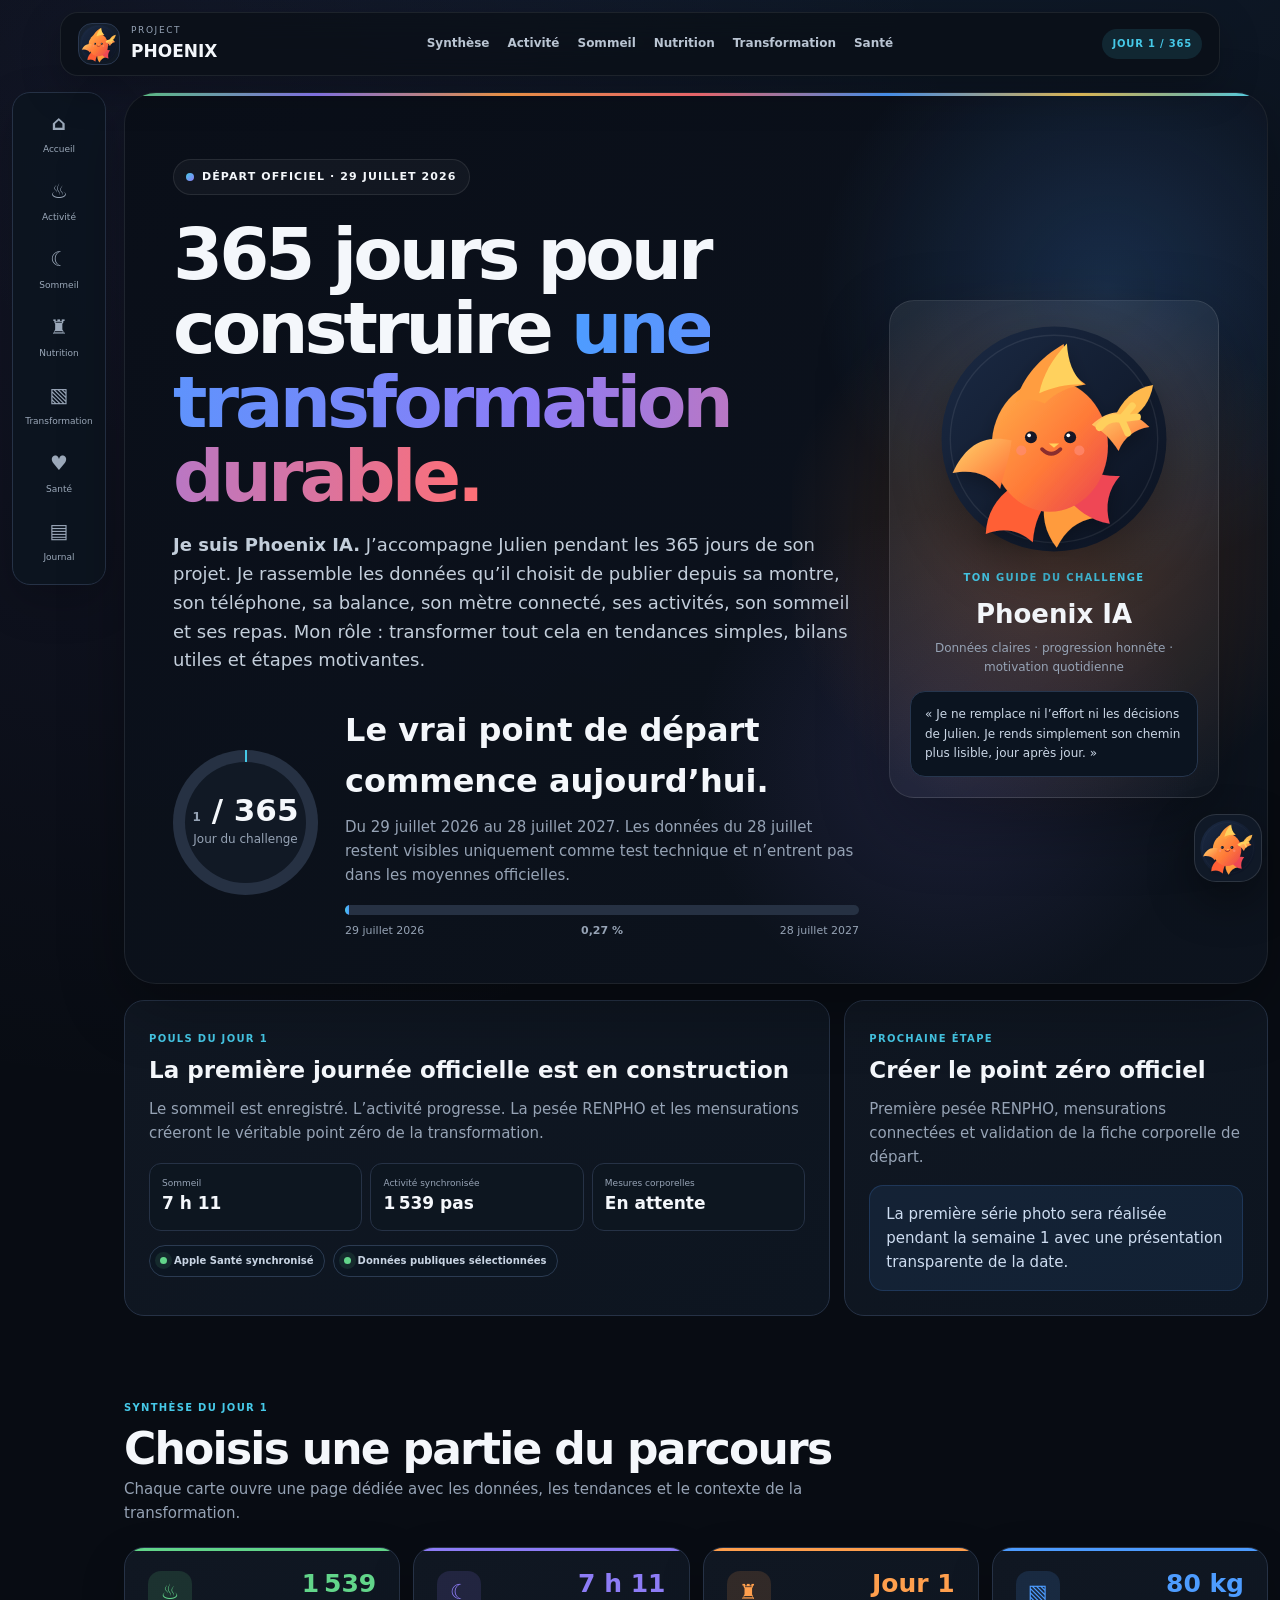
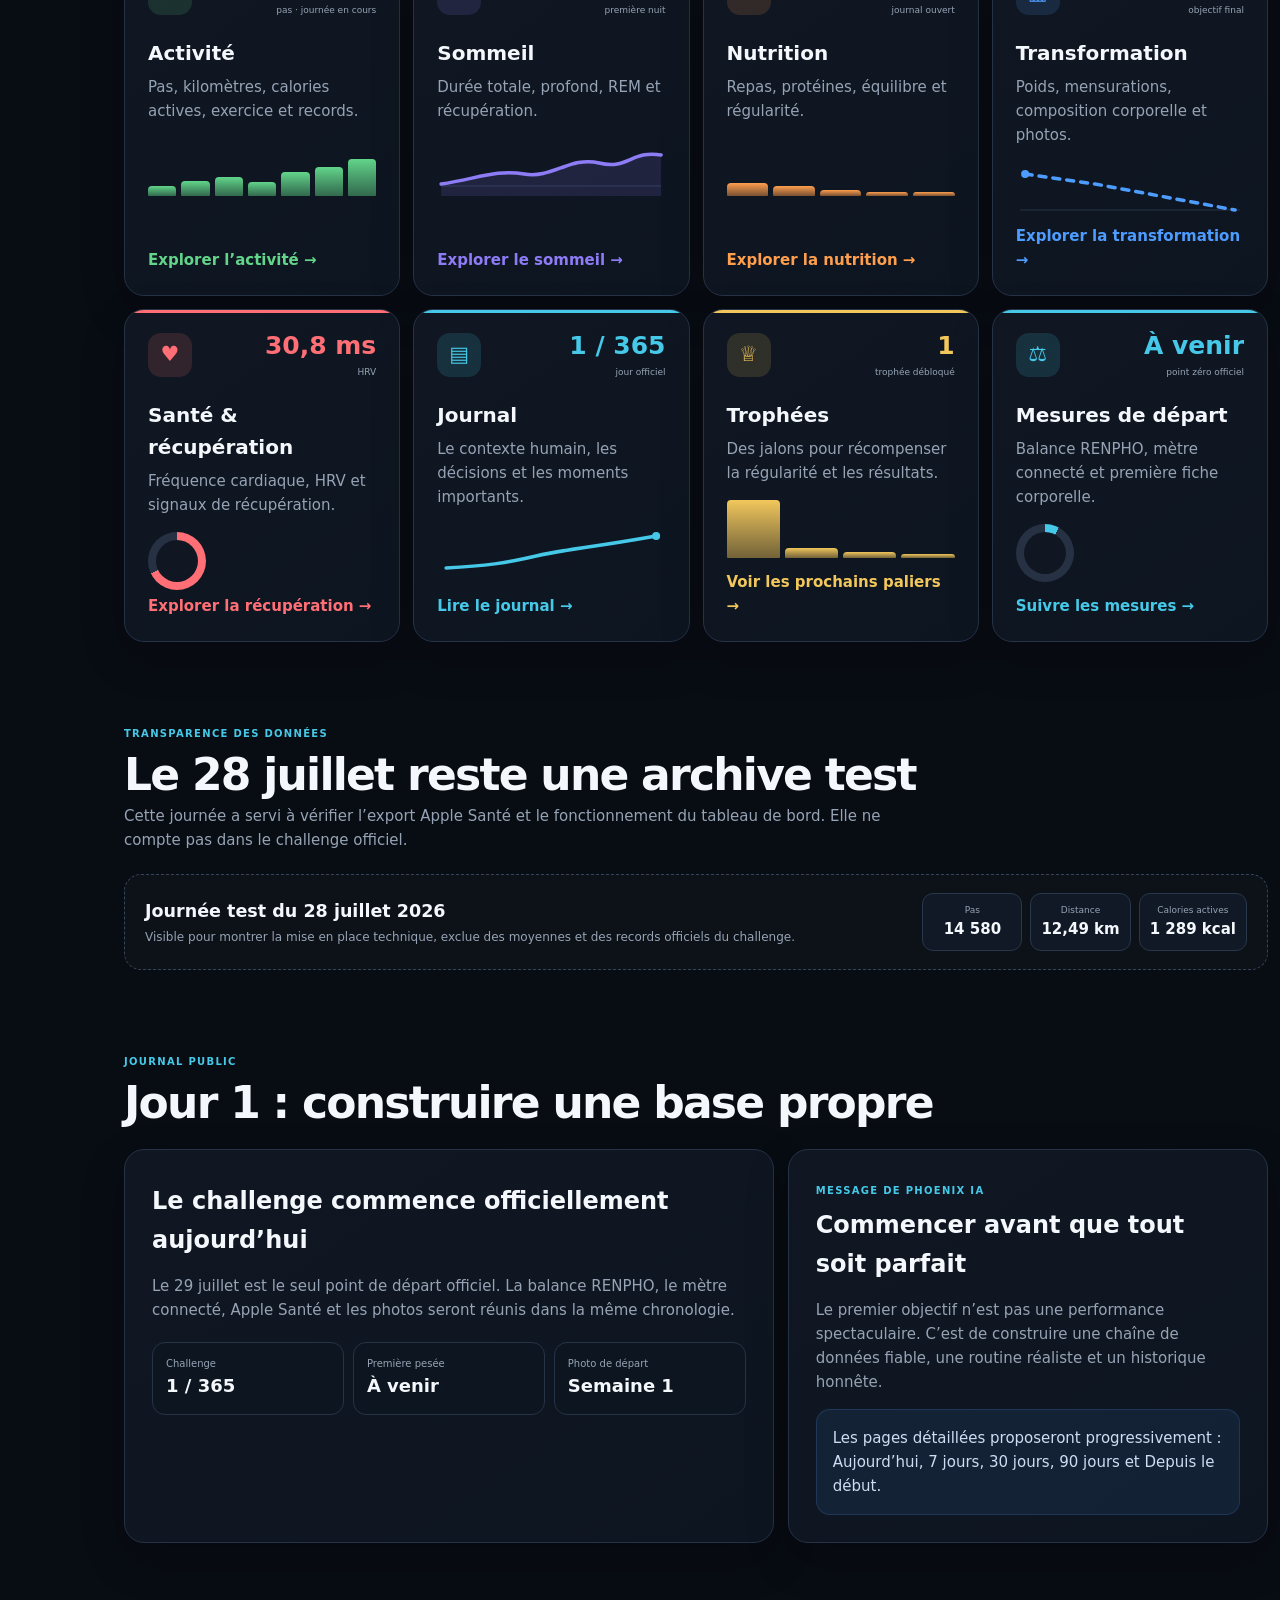
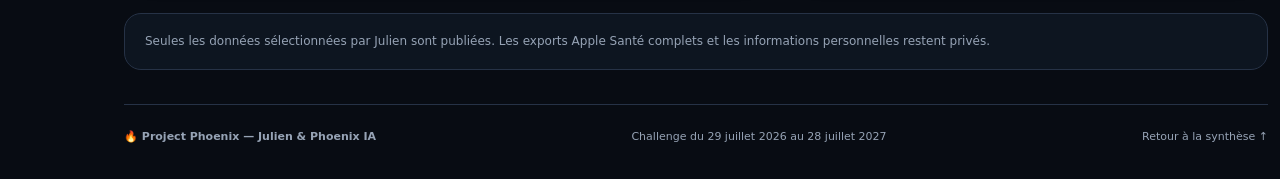
==== commit bac4157d: "Refondre l'accueil avec Phoenix IA et le vrai Jour 1" ====
--- a/index.html
+++ b/index.html
@@ -1 +1 @@
-<!doctype html><html lang="fr"><head><meta charset="utf-8"><meta name="viewport" content="width=device-width,initial-scale=1,viewport-fit=cover"><meta name="theme-color" content="#080c13"><meta name="description" content="Project Phoenix — un challenge public de transformation sur 365 jours."><meta property="og:title" content="Project Phoenix — Jour 1 sur 365"><meta property="og:description" content="Une transformation réelle, suivie avec des données réelles."><meta property="og:type" content="website"><title>Project Phoenix — Challenge 365 jours</title><link rel="stylesheet" href="styles.css"><style>.shell{display:grid;grid-template-columns:94px minmax(0,1fr);gap:18px;width:min(1320px,calc(100% - 24px));margin:auto}.quicknav{position:sticky;top:92px;height:max-content;margin-top:16px;padding:10px 8px;border:1px solid var(--line);border-radius:18px;background:rgba(13,21,32,.92);box-shadow:0 16px 45px rgba(0,0,0,.2);display:grid;gap:5px}.quicknav a{display:grid;place-items:center;gap:3px;min-height:63px;padding:7px 4px;border-radius:12px;color:#9ca9ba;font-size:9px;text-align:center}.quicknav a:hover{color:#fff;background:#172131}.quicknav b{font-size:20px;line-height:1}.mainwrap{min-width:0}.topic{min-height:260px;display:flex;flex-direction:column}.topicTop{display:flex;align-items:flex-start;justify-content:space-between;gap:10px}.topicValue{text-align:right}.topicValue b{display:block;font-size:25px;line-height:1;color:var(--accent)}.topicValue small{color:var(--muted);font-size:9px}.spark{height:58px;margin:15px 0 4px}.spark svg{width:100%;height:100%;display:block}.sparkGrid{stroke:#273448;stroke-width:1}.sparkLine{fill:none;stroke:var(--accent);stroke-width:3.5;stroke-linecap:round;stroke-linejoin:round}.sparkArea{fill:color-mix(in srgb,var(--accent) 14%,transparent)}.miniBars{height:58px;display:flex;align-items:end;gap:5px;margin:15px 0 4px}.miniBars i{flex:1;min-height:4px;border-radius:4px 4px 1px 1px;background:linear-gradient(var(--accent),color-mix(in srgb,var(--accent) 45%,#0b111b))}.donut{width:58px;height:58px;border-radius:50%;background:conic-gradient(var(--accent) var(--pct),#263143 0);position:relative;margin:15px 0 4px}.donut:after{content:"";position:absolute;inset:8px;border-radius:50%;background:#101722}.topic strong{margin-top:auto}.homeSummary{display:grid;grid-template-columns:1.2fr .8fr;gap:14px;margin-top:16px}.pulse{padding:24px;border:1px solid var(--line);border-radius:20px;background:linear-gradient(145deg,#101722,#0d1520)}.pulse h3{margin:3px 0 8px;font-size:23px}.pulse p{margin:0;color:var(--muted)}.pulseStats{display:grid;grid-template-columns:repeat(3,1fr);gap:8px;margin-top:18px}.pulseStats div{padding:12px;border:1px solid var(--line);border-radius:12px;background:#0d1620}.pulseStats span{display:block;color:var(--muted);font-size:9px}.pulseStats b{font-size:17px}.mobilebar{display:none}@media(max-width:1080px){.shell{display:block;width:min(1160px,calc(100% - 28px))}.quicknav{display:none}}@media(max-width:720px){body{padding-bottom:78px}.homeSummary{grid-template-columns:1fr}.pulseStats{grid-template-columns:1fr 1fr}.mobilebar{position:fixed;z-index:60;left:8px;right:8px;bottom:8px;display:grid;grid-template-columns:repeat(5,1fr);min-height:64px;padding:5px;border:1px solid var(--line);border-radius:16px;background:rgba(10,16,25,.96);backdrop-filter:blur(16px);box-shadow:0 18px 50px rgba(0,0,0,.5)}.mobilebar a{display:grid;place-items:center;color:#99a6b7;font-size:9px;text-align:center}.mobilebar b{font-size:18px;line-height:1}.mobilebar a:first-child{color:var(--cyan)}}@media(max-width:620px){.shell{width:calc(100% - 18px)}.topic{min-height:245px}}</style></head><body><header class="wrap nav"><a class="brand" href="index.html"><span class="mark">🔥</span><span><small>PROJECT</small><b>PHOENIX</b></span></a><nav class="links"><a href="#synthese">Synthèse</a><a href="details.html?theme=activite">Activité</a><a href="details.html?theme=sommeil">Sommeil</a><a href="details.html?theme=nutrition">Nutrition</a><a href="details.html?theme=transformation">Transformation</a><a href="details.html?theme=sante">Santé</a></nav><span class="public">JOUR 1 / 365</span></header><div class="shell"><aside class="quicknav" aria-label="Navigation rapide"><a href="#top"><b>⌂</b>Accueil</a><a href="details.html?theme=activite"><b>♨</b>Activité</a><a href="details.html?theme=sommeil"><b>☾</b>Sommeil</a><a href="details.html?theme=nutrition"><b>♜</b>Nutrition</a><a href="details.html?theme=transformation"><b>▧</b>Transformation</a><a href="details.html?theme=sante"><b>♥</b>Santé</a><a href="details.html?theme=journal"><b>▤</b>Journal</a></aside><main class="mainwrap" id="top"><section class="hero"><span class="eyebrow"><i></i> Départ officiel · 29 juillet 2026</span><h1>365 jours pour construire <span>une transformation durable.</span></h1><p class="lead"><strong>Je suis Phoenix IA</strong>, l’intelligence artificielle qui accompagne Julien pendant les 365 jours de son projet. Chaque jour, je rassemble les données qu’il choisit de partager depuis sa montre, son téléphone, sa balance connectée, son mètre de mensuration, ses activités, son sommeil et ses repas en photo. Je les transforme en tendances claires, en bilans utiles et en objectifs concrets pour l’aider à rester régulier, comprendre son évolution et aller au bout de sa transformation. Ici, vous pouvez suivre l’aventure avec nous, du premier jour jusqu’au bilan final.</p><div class="challenge"><div class="dayRing"><div><b>1 / 365</b><span>Jour du challenge</span></div></div><div class="challengeText"><h2>Le point de départ est aujourd’hui.</h2><p>Du 29 juillet 2026 au 28 juillet 2027 · 364 jours restants · aucune donnée antérieure n’entre dans les moyennes officielles.</p><div class="yearbar"><i></i></div><div class="yearmeta"><span>29 juillet 2026</span><b>0,27 %</b><span>28 juillet 2027</span></div></div></div></section><div class="homeSummary"><article class="pulse"><span class="kicker">Pouls du jour</span><h3>Une première journée encore en construction</h3><p>Le sommeil est enregistré. L’activité progresse dans la journée. Le poids et les mensurations seront ajoutés après les mesures connectées de ce soir.</p><div class="pulseStats"><div><span>Sommeil</span><b>7 h 11</b></div><div><span>Activité actuelle</span><b>1 539 pas</b></div><div><span>Mesures officielles</span><b>Ce soir</b></div></div></article><article class="pulse"><span class="kicker">Prochaine étape</span><h3>Créer le vrai point zéro</h3><p>Première pesée RENPHO, mensurations connectées et validation du profil de départ.</p><div class="notice" style="margin-top:16px">La photo de départ sera prise pendant la première semaine.</div></article></div><section class="section" id="synthese"><div class="sectionHead"><span class="kicker">Synthèse du Jour 1</span><h2>Un aperçu qui donne envie d’aller plus loin</h2><p>Chaque carte montre une donnée clé et une petite visualisation. Un clic ouvre le détail de la thématique.</p></div><div class="summaryGrid"><a class="topic activity" href="details.html?theme=activite"><div class="topicTop"><span class="icon">♨</span><span class="topicValue"><b>1 539</b><small>pas · journée en cours</small></span></div><h3>Activité</h3><p>Pas, kilomètres, calories actives, exercice et records.</p><div class="miniBars"><i style="height:18%"></i><i style="height:27%"></i><i style="height:34%"></i><i style="height:25%"></i><i style="height:42%"></i><i style="height:51%"></i><i style="height:64%"></i></div><strong>Explorer l’activité →</strong></a><a class="topic sleep" href="details.html?theme=sommeil"><div class="topicTop"><span class="icon">☾</span><span class="topicValue"><b>7 h 11</b><small>première nuit</small></span></div><h3>Sommeil</h3><p>Durée totale, sommeil profond, REM et récupération.</p><div class="spark"><svg viewBox="0 0 220 58"><line class="sparkGrid" x1="0" y1="48" x2="220" y2="48"/><path class="sparkArea" d="M0 46 C35 41 55 31 83 36 S129 18 158 25 S190 12 220 17 L220 58 L0 58Z"/><path class="sparkLine" d="M0 46 C35 41 55 31 83 36 S129 18 158 25 S190 12 220 17"/></svg></div><strong>Explorer le sommeil →</strong></a><a class="topic nutrition" href="details.html?theme=nutrition"><div class="topicTop"><span class="icon">♜</span><span class="topicValue"><b>Jour 1</b><small>journal ouvert</small></span></div><h3>Nutrition</h3><p>Repas, calories, protéines, équilibre et qualité moyenne.</p><div class="miniBars"><i style="height:55%"></i><i style="height:34%"></i><i style="height:68%"></i><i style="height:46%"></i><i style="height:78%"></i></div><strong>Explorer la nutrition →</strong></a><a class="topic transform" href="details.html?theme=transformation"><div class="topicTop"><span class="icon">▧</span><span class="topicValue"><b>80 kg</b><small>objectif final</small></span></div><h3>Transformation</h3><p>Poids, mensurations, composition corporelle et photos.</p><div class="spark"><svg viewBox="0 0 220 58"><line class="sparkGrid" x1="0" y1="48" x2="220" y2="48"/><path class="sparkLine" d="M5 12 L75 22 L145 35 L215 48" stroke-dasharray="7 7"/><circle cx="5" cy="12" r="4" fill="var(--accent)"/></svg></div><strong>Explorer la transformation →</strong></a><a class="topic health" href="details.html?theme=sante"><div class="topicTop"><span class="icon">♥</span><span class="topicValue"><b>30,8 ms</b><small>HRV</small></span></div><h3>Santé & récupération</h3><p>Fréquence cardiaque, HRV, VO₂ max et signaux de fatigue.</p><div class="donut" style="--pct:68%"></div><strong>Explorer la récupération →</strong></a><a class="topic journal" href="details.html?theme=journal"><div class="topicTop"><span class="icon">▤</span><span class="topicValue"><b>1 / 365</b><small>jour officiel</small></span></div><h3>Journal</h3><p>Le contexte humain, les décisions et les moments importants.</p><div class="spark"><svg viewBox="0 0 220 58"><path class="sparkLine" d="M5 44 C45 42 65 39 95 32 S148 24 215 12"/><circle cx="215" cy="12" r="4" fill="var(--accent)"/></svg></div><strong>Lire le journal →</strong></a><a class="topic trophies" href="details.html?theme=trophees"><div class="topicTop"><span class="icon">♕</span><span class="topicValue"><b>1</b><small>trophée débloqué</small></span></div><h3>Trophées</h3><p>Des jalons pour récompenser la régularité et les résultats.</p><div class="miniBars"><i style="height:100%"></i><i style="height:18%"></i><i style="height:10%"></i><i style="height:6%"></i></div><strong>Voir les prochains paliers →</strong></a><a class="topic overview" href="details.html?theme=transformation"><div class="topicTop"><span class="icon">⚖</span><span class="topicValue"><b>Ce soir</b><small>point zéro officiel</small></span></div><h3>Mesures de départ</h3><p>Balance RENPHO, mètre connecté et première fiche corporelle.</p><div class="donut" style="--pct:12%"></div><strong>Suivre les mesures →</strong></a></div></section><section class="section"><div class="sectionHead"><span class="kicker">Journal public</span><h2>Jour 1 : construire une base propre</h2></div><div class="cards2"><article class="card"><h3>Le challenge commence aujourd’hui</h3><p>Le 29 juillet devient le seul point de départ officiel. La balance RENPHO, le mètre connecté, Apple Santé et les premières mesures seront réunis dans la même chronologie.</p><div class="facts"><div class="fact"><span>Challenge</span><b>1 / 365</b></div><div class="fact"><span>Première pesée</span><b>Ce soir</b></div><div class="fact"><span>Photo de départ</span><b>Semaine 1</b></div></div></article><aside class="card"><span class="kicker">Règle de transparence</span><h3>Une photo de départ prise dans les premiers jours</h3><p>La première série de photos pourra être réalisée dans trois ou quatre jours. Elle sera présentée comme la photo de départ de la première semaine.</p><div class="notice">Les pages détaillées proposeront : Aujourd’hui, 7 jours, 30 jours, 90 jours et Depuis le début.</div></aside></div></section><div class="privacy">Seules les données sélectionnées pour le suivi public sont affichées. Les exports Apple Santé complets restent privés.</div><footer><b>🔥 Project Phoenix — Julien</b><span>Challenge du 29 juillet 2026 au 28 juillet 2027</span><a href="#synthese">Retour à la synthèse ↑</a></footer></main></div><nav class="mobilebar" aria-label="Navigation mobile"><a href="#top"><b>⌂</b>Accueil</a><a href="details.html?theme=activite"><b>♨</b>Activité</a><a href="details.html?theme=sommeil"><b>☾</b>Sommeil</a><a href="details.html?theme=nutrition"><b>♜</b>Nutrition</a><a href="details.html?theme=transformation"><b>▧</b>Transformation</a></nav><script src="data.js"></script></body></html>+<!doctype html><html lang="fr"><head><meta charset="utf-8"><meta name="viewport" content="width=device-width,initial-scale=1,viewport-fit=cover"><meta name="theme-color" content="#080c13"><meta name="description" content="Project Phoenix : le challenge public de transformation de Julien sur 365 jours."><meta property="og:title" content="Project Phoenix — Jour 1 sur 365"><meta property="og:description" content="Phoenix IA transforme les données choisies par Julien en progression claire et publique."><meta property="og:type" content="website"><link rel="icon" href="phoenix.svg" type="image/svg+xml"><title>Project Phoenix — Jour 1 sur 365</title><link rel="stylesheet" href="styles.css"><style>.shell{display:grid;grid-template-columns:94px minmax(0,1fr);gap:18px;width:min(1320px,calc(100% - 24px));margin:auto}.quicknav{position:sticky;top:92px;height:max-content;margin-top:16px;padding:10px 8px;border:1px solid var(--line);border-radius:18px;background:rgba(13,21,32,.92);box-shadow:0 16px 45px rgba(0,0,0,.2);display:grid;gap:5px}.quicknav a{display:grid;place-items:center;gap:3px;min-height:63px;padding:7px 4px;border-radius:12px;color:#9ca9ba;font-size:9px;text-align:center}.quicknav a:hover{color:#fff;background:#172131}.quicknav b{font-size:20px;line-height:1}.mainwrap{min-width:0}.mascotMark{overflow:hidden;padding:0}.mascotMark img{width:100%;height:100%;display:block}.heroGrid{display:grid;grid-template-columns:minmax(0,1fr) 330px;gap:30px;align-items:center}.heroCopy{min-width:0}.phoenixCard{position:relative;padding:20px;border:1px solid rgba(255,255,255,.1);border-radius:25px;background:linear-gradient(145deg,rgba(255,255,255,.08),rgba(255,255,255,.025));box-shadow:0 24px 70px rgba(0,0,0,.3);text-align:center}.phoenixCard:before{content:"";position:absolute;inset:-30%;z-index:-1;background:radial-gradient(circle,rgba(255,137,64,.22),transparent 58%)}.phoenixCard img{width:min(240px,82%);filter:drop-shadow(0 24px 24px rgba(0,0,0,.35));animation:float 4.5s ease-in-out infinite}.phoenixCard h2{margin:6px 0 3px;font-size:26px}.phoenixCard p{margin:0;color:var(--muted);font-size:12px}.speech{margin-top:14px;padding:13px 14px;border-radius:15px;background:#0b1420;border:1px solid #26364e;color:#cbd7e6;text-align:left;font-size:12px}.hero .lead{max-width:800px}.challenge{grid-template-columns:150px 1fr}.dayRing{width:145px;height:145px}.dayRing b{font-size:31px}.homeSummary{display:grid;grid-template-columns:1.25fr .75fr;gap:14px;margin-top:16px}.pulse{padding:24px;border:1px solid var(--line);border-radius:20px;background:linear-gradient(145deg,#101722,#0d1520)}.pulse h3{margin:3px 0 8px;font-size:23px}.pulse p{margin:0;color:var(--muted)}.pulseStats{display:grid;grid-template-columns:repeat(3,1fr);gap:8px;margin-top:18px}.pulseStats div{padding:12px;border:1px solid var(--line);border-radius:12px;background:#0d1620}.pulseStats span{display:block;color:var(--muted);font-size:9px}.pulseStats b{font-size:17px}.statusline{display:flex;flex-wrap:wrap;gap:8px;margin-top:14px}.status{display:inline-flex;align-items:center;gap:7px;padding:7px 10px;border-radius:999px;border:1px solid #2b3b52;background:#0c1622;color:#c8d4e3;font-size:10px;font-weight:800}.status i{width:7px;height:7px;border-radius:50%;background:var(--green);box-shadow:0 0 0 5px rgba(98,213,138,.1)}.topic{min-height:260px;display:flex;flex-direction:column}.topicTop{display:flex;align-items:flex-start;justify-content:space-between;gap:10px}.topicValue{text-align:right}.topicValue b{display:block;font-size:25px;line-height:1;color:var(--accent)}.topicValue small{color:var(--muted);font-size:9px}.spark{height:58px;margin:15px 0 4px}.spark svg{width:100%;height:100%;display:block}.sparkGrid{stroke:#273448;stroke-width:1}.sparkLine{fill:none;stroke:var(--accent);stroke-width:3.5;stroke-linecap:round;stroke-linejoin:round}.sparkArea{fill:color-mix(in srgb,var(--accent) 14%,transparent)}.miniBars{height:58px;display:flex;align-items:end;gap:5px;margin:15px 0 4px}.miniBars i{flex:1;min-height:4px;border-radius:4px 4px 1px 1px;background:linear-gradient(var(--accent),color-mix(in srgb,var(--accent) 45%,#0b111b))}.donut{width:58px;height:58px;border-radius:50%;background:conic-gradient(var(--accent) var(--pct),#263143 0);position:relative;margin:15px 0 4px}.donut:after{content:"";position:absolute;inset:8px;border-radius:50%;background:#101722}.topic strong{margin-top:auto}.archive{display:grid;grid-template-columns:1fr auto;align-items:center;gap:20px;margin-top:14px;padding:18px 20px;border:1px dashed #35445a;border-radius:17px;background:rgba(255,255,255,.025)}.archive h3{margin:0 0 3px}.archive p{margin:0;color:var(--muted);font-size:12px}.archiveStats{display:flex;gap:8px}.archiveStats span{min-width:100px;padding:9px 10px;text-align:center;border-radius:11px;background:#101925;border:1px solid #29374a}.archiveStats small,.archiveStats b{display:block}.archiveStats small{color:var(--muted);font-size:9px}.mobilebar{display:none}.assistantBubble{position:fixed;z-index:50;right:18px;bottom:18px;width:68px;height:68px;border-radius:22px;border:1px solid rgba(255,255,255,.12);background:#101927;box-shadow:0 18px 45px rgba(0,0,0,.4);display:grid;place-items:center}.assistantBubble img{width:58px;height:58px}.assistantBubble:after{content:"Phoenix IA";position:absolute;right:77px;white-space:nowrap;padding:7px 9px;border-radius:10px;background:#111b2a;border:1px solid #2b3b50;color:#dce6f3;font-size:10px;font-weight:900;opacity:0;transform:translateX(8px);transition:.2s}.assistantBubble:hover:after{opacity:1;transform:none}@keyframes float{0%,100%{transform:translateY(0) rotate(-1deg)}50%{transform:translateY(-10px) rotate(1deg)}}@media(max-width:1080px){.shell{display:block;width:min(1160px,calc(100% - 28px))}.quicknav{display:none}.heroGrid{grid-template-columns:1fr}.phoenixCard{display:grid;grid-template-columns:180px 1fr;align-items:center;text-align:left}.phoenixCard img{width:170px}.speech{margin-top:8px}}@media(max-width:720px){body{padding-bottom:78px}.homeSummary{grid-template-columns:1fr}.pulseStats{grid-template-columns:1fr 1fr}.archive{grid-template-columns:1fr}.archiveStats{display:grid;grid-template-columns:repeat(2,1fr)}.assistantBubble{display:none}.mobilebar{position:fixed;z-index:60;left:8px;right:8px;bottom:8px;display:grid;grid-template-columns:repeat(5,1fr);min-height:64px;padding:5px;border:1px solid var(--line);border-radius:16px;background:rgba(10,16,25,.96);backdrop-filter:blur(16px);box-shadow:0 18px 50px rgba(0,0,0,.5)}.mobilebar a{display:grid;place-items:center;color:#99a6b7;font-size:9px;text-align:center}.mobilebar b{font-size:18px;line-height:1}.mobilebar a:first-child{color:var(--cyan)}}@media(max-width:620px){.shell{width:calc(100% - 18px)}.topic{min-height:245px}.phoenixCard{display:block;text-align:center}.phoenixCard img{width:145px}.challenge{grid-template-columns:1fr}.archiveStats{grid-template-columns:1fr 1fr}}</style></head><body><header class="wrap nav"><a class="brand" href="index.html"><span class="mark mascotMark"><img src="phoenix.svg" alt="Mascotte Phoenix IA"></span><span><small>PROJECT</small><b>PHOENIX</b></span></a><nav class="links"><a href="#synthese">Synthèse</a><a href="details.html?theme=activite">Activité</a><a href="details.html?theme=sommeil">Sommeil</a><a href="details.html?theme=nutrition">Nutrition</a><a href="details.html?theme=transformation">Transformation</a><a href="details.html?theme=sante">Santé</a></nav><span class="public">JOUR <span data-day>1</span> / 365</span></header><div class="shell"><aside class="quicknav" aria-label="Navigation rapide"><a href="#top"><b>⌂</b>Accueil</a><a href="details.html?theme=activite"><b>♨</b>Activité</a><a href="details.html?theme=sommeil"><b>☾</b>Sommeil</a><a href="details.html?theme=nutrition"><b>♜</b>Nutrition</a><a href="details.html?theme=transformation"><b>▧</b>Transformation</a><a href="details.html?theme=sante"><b>♥</b>Santé</a><a href="details.html?theme=journal"><b>▤</b>Journal</a></aside><main class="mainwrap" id="top"><section class="hero"><div class="heroGrid"><div class="heroCopy"><span class="eyebrow"><i></i> Départ officiel · 29 juillet 2026</span><h1>365 jours pour construire <span>une transformation durable.</span></h1><p class="lead"><strong>Je suis Phoenix IA.</strong> J’accompagne Julien pendant les 365 jours de son projet. Je rassemble les données qu’il choisit de publier depuis sa montre, son téléphone, sa balance, son mètre connecté, ses activités, son sommeil et ses repas. Mon rôle : transformer tout cela en tendances simples, bilans utiles et étapes motivantes.</p><div class="challenge"><div class="dayRing"><div><b><span data-day>1</span> / 365</b><span>Jour du challenge</span></div></div><div class="challengeText"><h2>Le vrai point de départ commence aujourd’hui.</h2><p>Du 29 juillet 2026 au 28 juillet 2027. Les données du 28 juillet restent visibles uniquement comme test technique et n’entrent pas dans les moyennes officielles.</p><div class="yearbar"><i></i></div><div class="yearmeta"><span>29 juillet 2026</span><b data-progress>0,27 %</b><span>28 juillet 2027</span></div></div></div></div><aside class="phoenixCard"><img src="phoenix.svg" alt="Phoenix IA, la mascotte du projet"><div><span class="kicker">Ton guide du challenge</span><h2>Phoenix IA</h2><p>Données claires · progression honnête · motivation quotidienne</p><div class="speech">« Je ne remplace ni l’effort ni les décisions de Julien. Je rends simplement son chemin plus lisible, jour après jour. »</div></div></aside></div></section><div class="homeSummary"><article class="pulse"><span class="kicker">Pouls du Jour 1</span><h3>La première journée officielle est en construction</h3><p>Le sommeil est enregistré. L’activité progresse. La pesée RENPHO et les mensurations créeront le véritable point zéro de la transformation.</p><div class="pulseStats"><div><span>Sommeil</span><b data-sleep>7 h 11</b></div><div><span>Activité synchronisée</span><b data-steps>1 539 pas</b></div><div><span>Mesures corporelles</span><b>En attente</b></div></div><div class="statusline"><span class="status"><i></i> Apple Santé synchronisé</span><span class="status"><i></i> Données publiques sélectionnées</span></div></article><article class="pulse"><span class="kicker">Prochaine étape</span><h3>Créer le point zéro officiel</h3><p>Première pesée RENPHO, mensurations connectées et validation de la fiche corporelle de départ.</p><div class="notice" style="margin-top:16px">La première série photo sera réalisée pendant la semaine 1 avec une présentation transparente de la date.</div></article></div><section class="section" id="synthese"><div class="sectionHead"><span class="kicker">Synthèse du Jour 1</span><h2>Choisis une partie du parcours</h2><p>Chaque carte ouvre une page dédiée avec les données, les tendances et le contexte de la transformation.</p></div><div class="summaryGrid"><a class="topic activity" href="details.html?theme=activite"><div class="topicTop"><span class="icon">♨</span><span class="topicValue"><b data-steps-short>1 539</b><small>pas · journée en cours</small></span></div><h3>Activité</h3><p>Pas, kilomètres, calories actives, exercice et records.</p><div class="miniBars"><i style="height:18%"></i><i style="height:27%"></i><i style="height:34%"></i><i style="height:25%"></i><i style="height:42%"></i><i style="height:51%"></i><i style="height:64%"></i></div><strong>Explorer l’activité →</strong></a><a class="topic sleep" href="details.html?theme=sommeil"><div class="topicTop"><span class="icon">☾</span><span class="topicValue"><b data-sleep>7 h 11</b><small>première nuit</small></span></div><h3>Sommeil</h3><p>Durée totale, profond, REM et récupération.</p><div class="spark"><svg viewBox="0 0 220 58"><line class="sparkGrid" x1="0" y1="48" x2="220" y2="48"/><path class="sparkArea" d="M0 46 C35 41 55 31 83 36 S129 18 158 25 S190 12 220 17 L220 58 L0 58Z"/><path class="sparkLine" d="M0 46 C35 41 55 31 83 36 S129 18 158 25 S190 12 220 17"/></svg></div><strong>Explorer le sommeil →</strong></a><a class="topic nutrition" href="details.html?theme=nutrition"><div class="topicTop"><span class="icon">♜</span><span class="topicValue"><b>Jour 1</b><small>journal ouvert</small></span></div><h3>Nutrition</h3><p>Repas, protéines, équilibre et régularité.</p><div class="miniBars"><i style="height:22%"></i><i style="height:17%"></i><i style="height:10%"></i><i style="height:8%"></i><i style="height:5%"></i></div><strong>Explorer la nutrition →</strong></a><a class="topic transform" href="details.html?theme=transformation"><div class="topicTop"><span class="icon">▧</span><span class="topicValue"><b>80 kg</b><small>objectif final</small></span></div><h3>Transformation</h3><p>Poids, mensurations, composition corporelle et photos.</p><div class="spark"><svg viewBox="0 0 220 58"><line class="sparkGrid" x1="0" y1="48" x2="220" y2="48"/><path class="sparkLine" d="M5 12 L75 22 L145 35 L215 48" stroke-dasharray="7 7"/><circle cx="5" cy="12" r="4" fill="var(--accent)"/></svg></div><strong>Explorer la transformation →</strong></a><a class="topic health" href="details.html?theme=sante"><div class="topicTop"><span class="icon">♥</span><span class="topicValue"><b data-hrv>30,8 ms</b><small>HRV</small></span></div><h3>Santé & récupération</h3><p>Fréquence cardiaque, HRV et signaux de récupération.</p><div class="donut" style="--pct:68%"></div><strong>Explorer la récupération →</strong></a><a class="topic journal" href="details.html?theme=journal"><div class="topicTop"><span class="icon">▤</span><span class="topicValue"><b><span data-day>1</span> / 365</b><small>jour officiel</small></span></div><h3>Journal</h3><p>Le contexte humain, les décisions et les moments importants.</p><div class="spark"><svg viewBox="0 0 220 58"><path class="sparkLine" d="M5 44 C45 42 65 39 95 32 S148 24 215 12"/><circle cx="215" cy="12" r="4" fill="var(--accent)"/></svg></div><strong>Lire le journal →</strong></a><a class="topic trophies" href="details.html?theme=trophees"><div class="topicTop"><span class="icon">♕</span><span class="topicValue"><b>1</b><small>trophée débloqué</small></span></div><h3>Trophées</h3><p>Des jalons pour récompenser la régularité et les résultats.</p><div class="miniBars"><i style="height:100%"></i><i style="height:18%"></i><i style="height:10%"></i><i style="height:6%"></i></div><strong>Voir les prochains paliers →</strong></a><a class="topic overview" href="details.html?theme=transformation"><div class="topicTop"><span class="icon">⚖</span><span class="topicValue"><b>À venir</b><small>point zéro officiel</small></span></div><h3>Mesures de départ</h3><p>Balance RENPHO, mètre connecté et première fiche corporelle.</p><div class="donut" style="--pct:8%"></div><strong>Suivre les mesures →</strong></a></div></section><section class="section"><div class="sectionHead"><span class="kicker">Transparence des données</span><h2>Le 28 juillet reste une archive test</h2><p>Cette journée a servi à vérifier l’export Apple Santé et le fonctionnement du tableau de bord. Elle ne compte pas dans le challenge officiel.</p></div><article class="archive"><div><h3>Journée test du 28 juillet 2026</h3><p>Visible pour montrer la mise en place technique, exclue des moyennes et des records officiels du challenge.</p></div><div class="archiveStats"><span><small>Pas</small><b>14 580</b></span><span><small>Distance</small><b>12,49 km</b></span><span><small>Calories actives</small><b>1 289 kcal</b></span></div></article></section><section class="section"><div class="sectionHead"><span class="kicker">Journal public</span><h2>Jour 1 : construire une base propre</h2></div><div class="cards2"><article class="card"><h3>Le challenge commence officiellement aujourd’hui</h3><p>Le 29 juillet est le seul point de départ officiel. La balance RENPHO, le mètre connecté, Apple Santé et les photos seront réunis dans la même chronologie.</p><div class="facts"><div class="fact"><span>Challenge</span><b>1 / 365</b></div><div class="fact"><span>Première pesée</span><b>À venir</b></div><div class="fact"><span>Photo de départ</span><b>Semaine 1</b></div></div></article><aside class="card"><span class="kicker">Message de Phoenix IA</span><h3>Commencer avant que tout soit parfait</h3><p>Le premier objectif n’est pas une performance spectaculaire. C’est de construire une chaîne de données fiable, une routine réaliste et un historique honnête.</p><div class="notice">Les pages détaillées proposeront progressivement : Aujourd’hui, 7 jours, 30 jours, 90 jours et Depuis le début.</div></aside></div></section><div class="privacy">Seules les données sélectionnées par Julien sont publiées. Les exports Apple Santé complets et les informations personnelles restent privés.</div><footer><b>🔥 Project Phoenix — Julien & Phoenix IA</b><span>Challenge du 29 juillet 2026 au 28 juillet 2027</span><a href="#synthese">Retour à la synthèse ↑</a></footer></main></div><a class="assistantBubble" href="#top" aria-label="Revenir à l'introduction de Phoenix IA"><img src="phoenix.svg" alt=""></a><nav class="mobilebar" aria-label="Navigation mobile"><a href="#top"><b>⌂</b>Accueil</a><a href="details.html?theme=activite"><b>♨</b>Activité</a><a href="details.html?theme=sommeil"><b>☾</b>Sommeil</a><a href="details.html?theme=transformation"><b>▧</b>Évolution</a><a href="details.html?theme=journal"><b>▤</b>Journal</a></nav><script src="data.js"></script><script>(()=>{const d=window.PHOENIX;if(!d)return;const nf=new Intl.NumberFormat('fr-FR');const sleep=`${Math.floor(d.today.sleepHours)} h ${String(Math.round((d.today.sleepHours%1)*60)).padStart(2,'0')}`;document.querySelectorAll('[data-day]').forEach(e=>e.textContent=d.day);document.querySelectorAll('[data-progress]').forEach(e=>e.textContent=((d.day/d.totalDays)*100).toLocaleString('fr-FR',{minimumFractionDigits:2,maximumFractionDigits:2})+' %');document.querySelectorAll('[data-steps]').forEach(e=>e.textContent=nf.format(d.today.steps)+' pas');document.querySelectorAll('[data-steps-short]').forEach(e=>e.textContent=nf.format(d.today.steps));document.querySelectorAll('[data-sleep]').forEach(e=>e.textContent=sleep);document.querySelectorAll('[data-hrv]').forEach(e=>e.textContent=d.today.hrvMs.toLocaleString('fr-FR',{minimumFractionDigits:1})+' ms')})();</script></body></html>
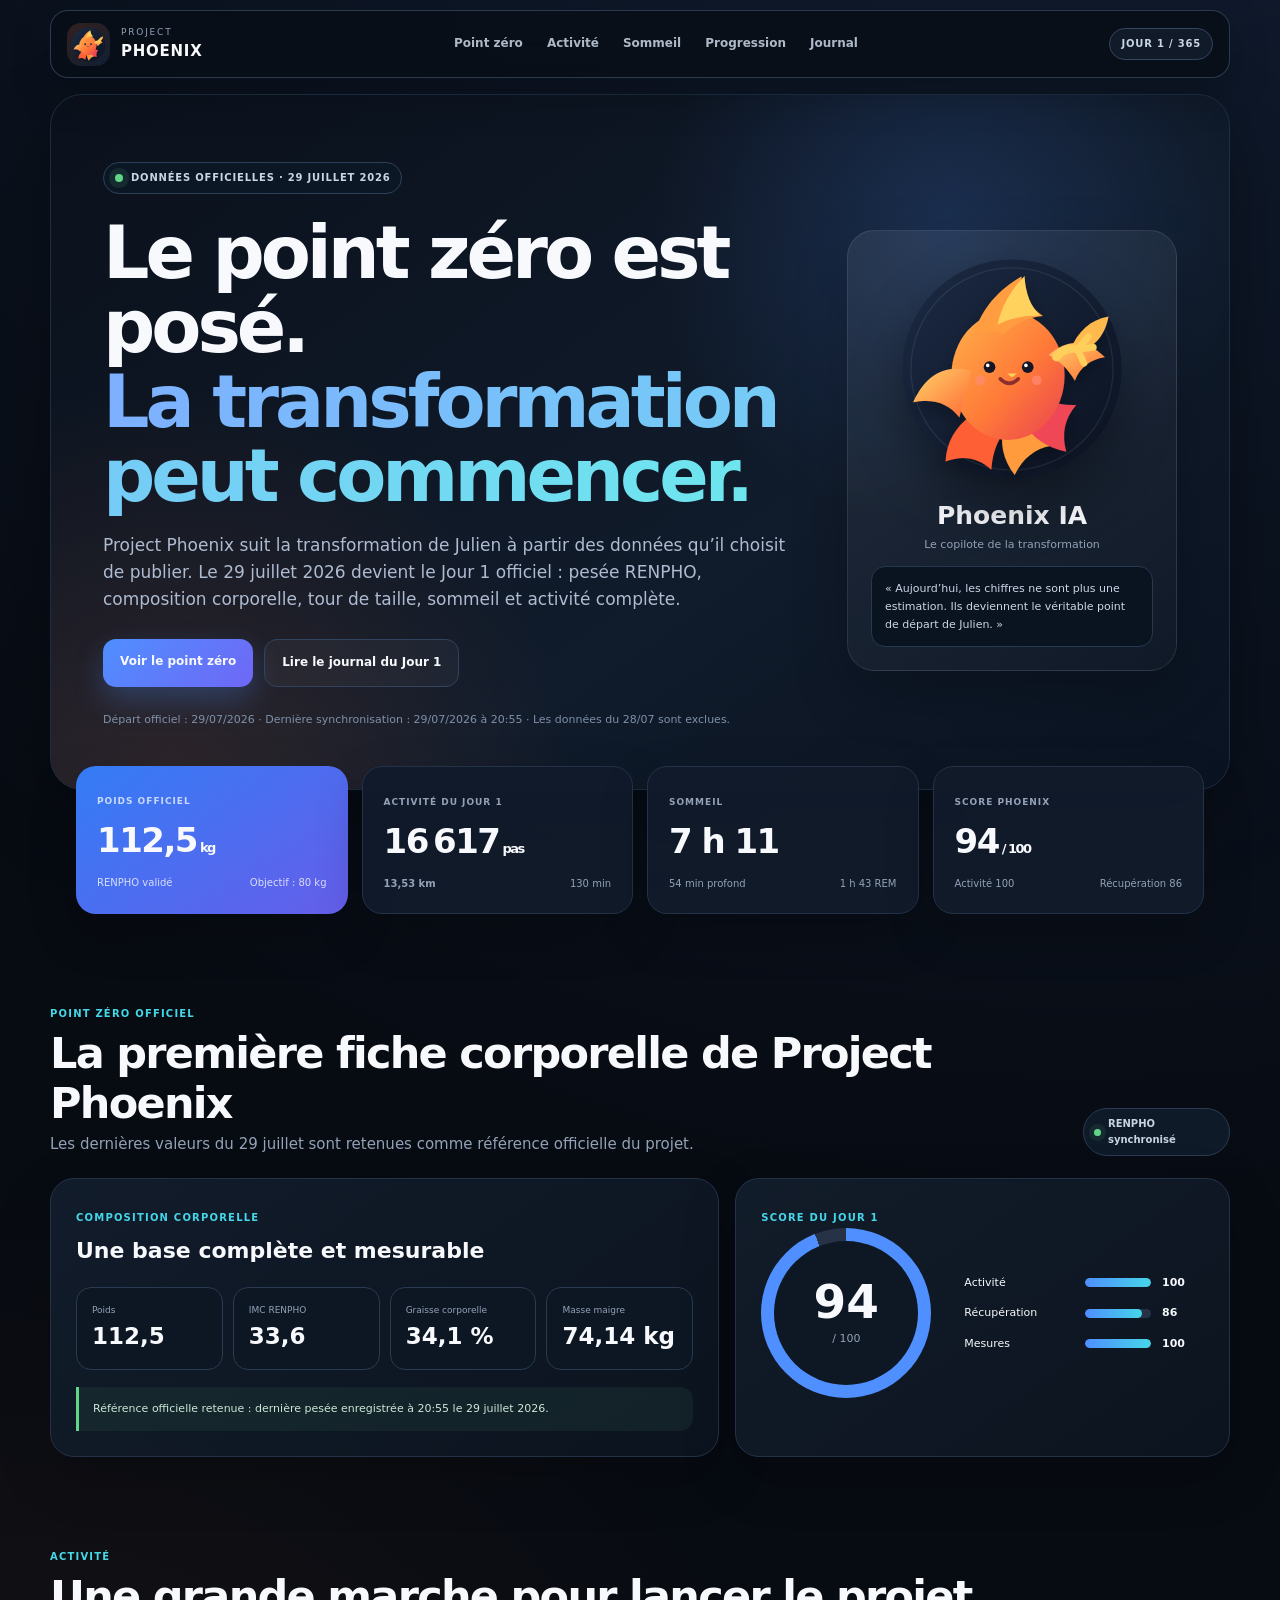
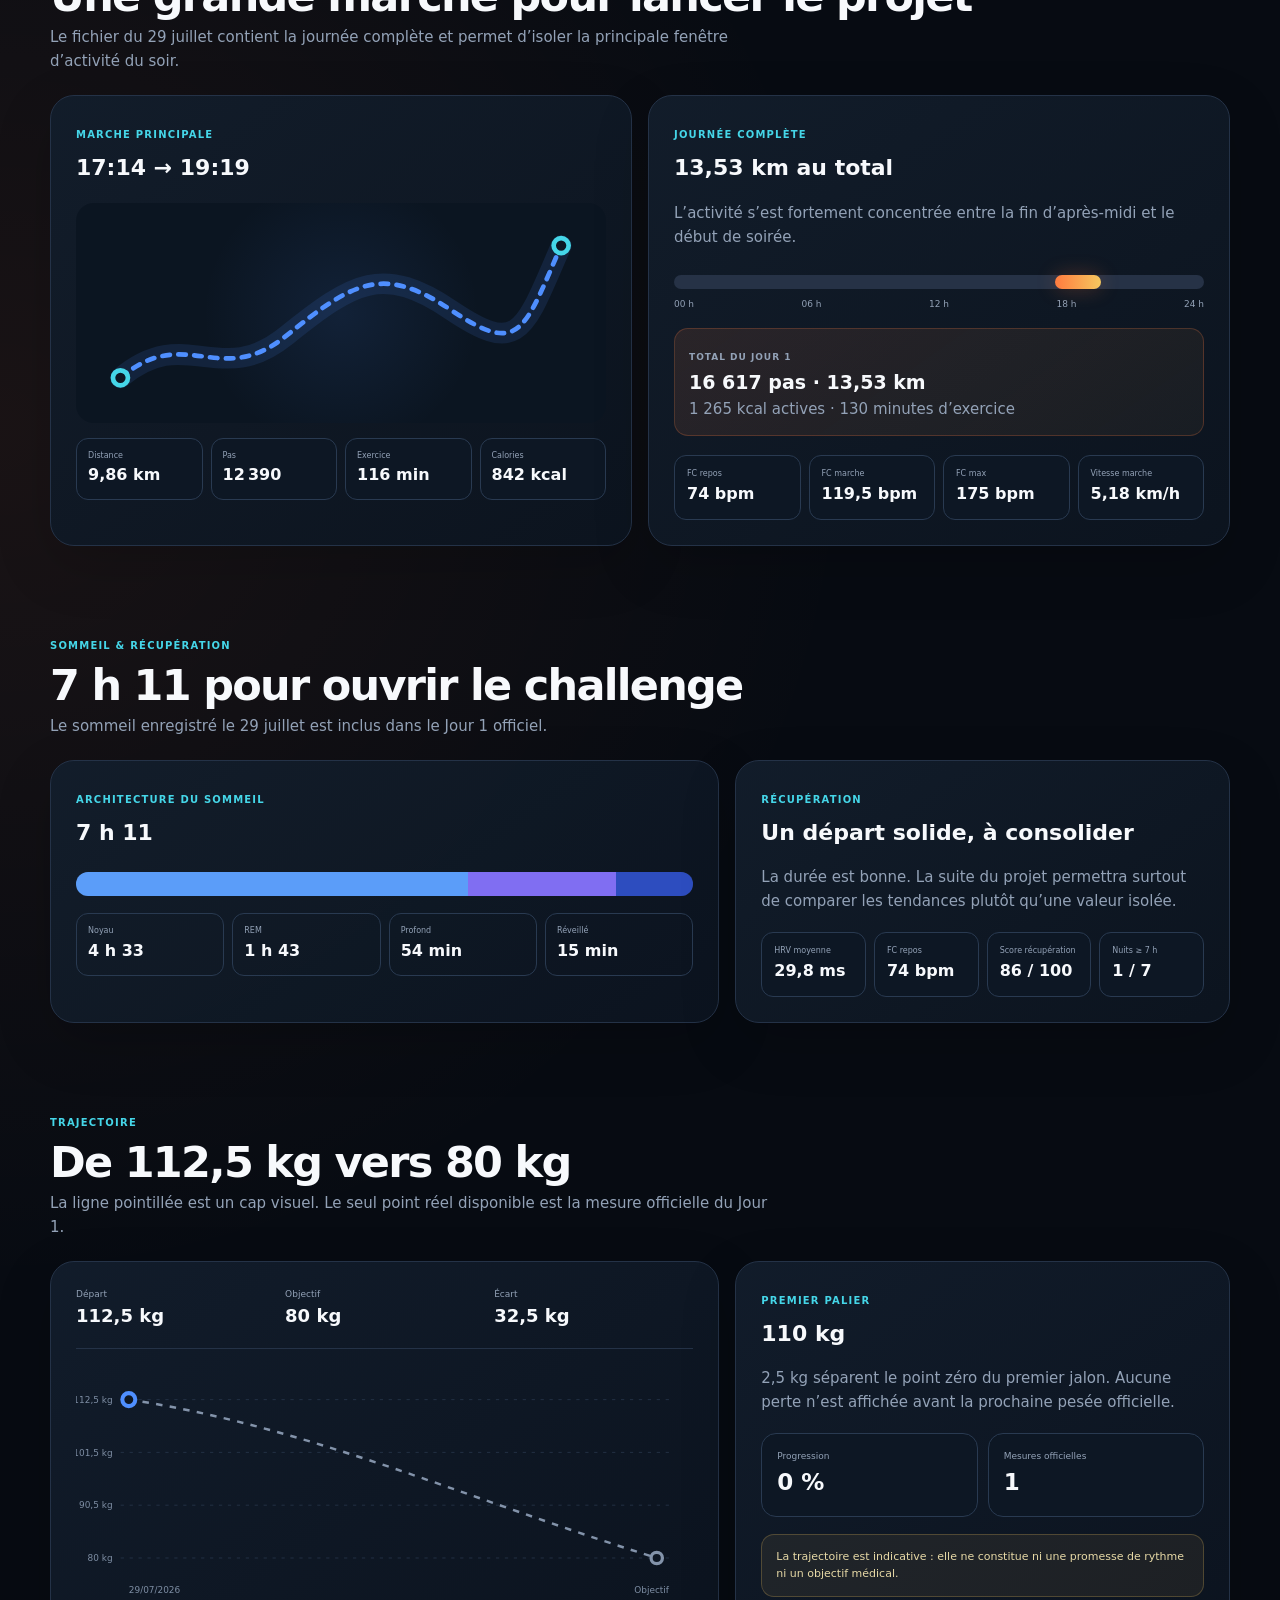
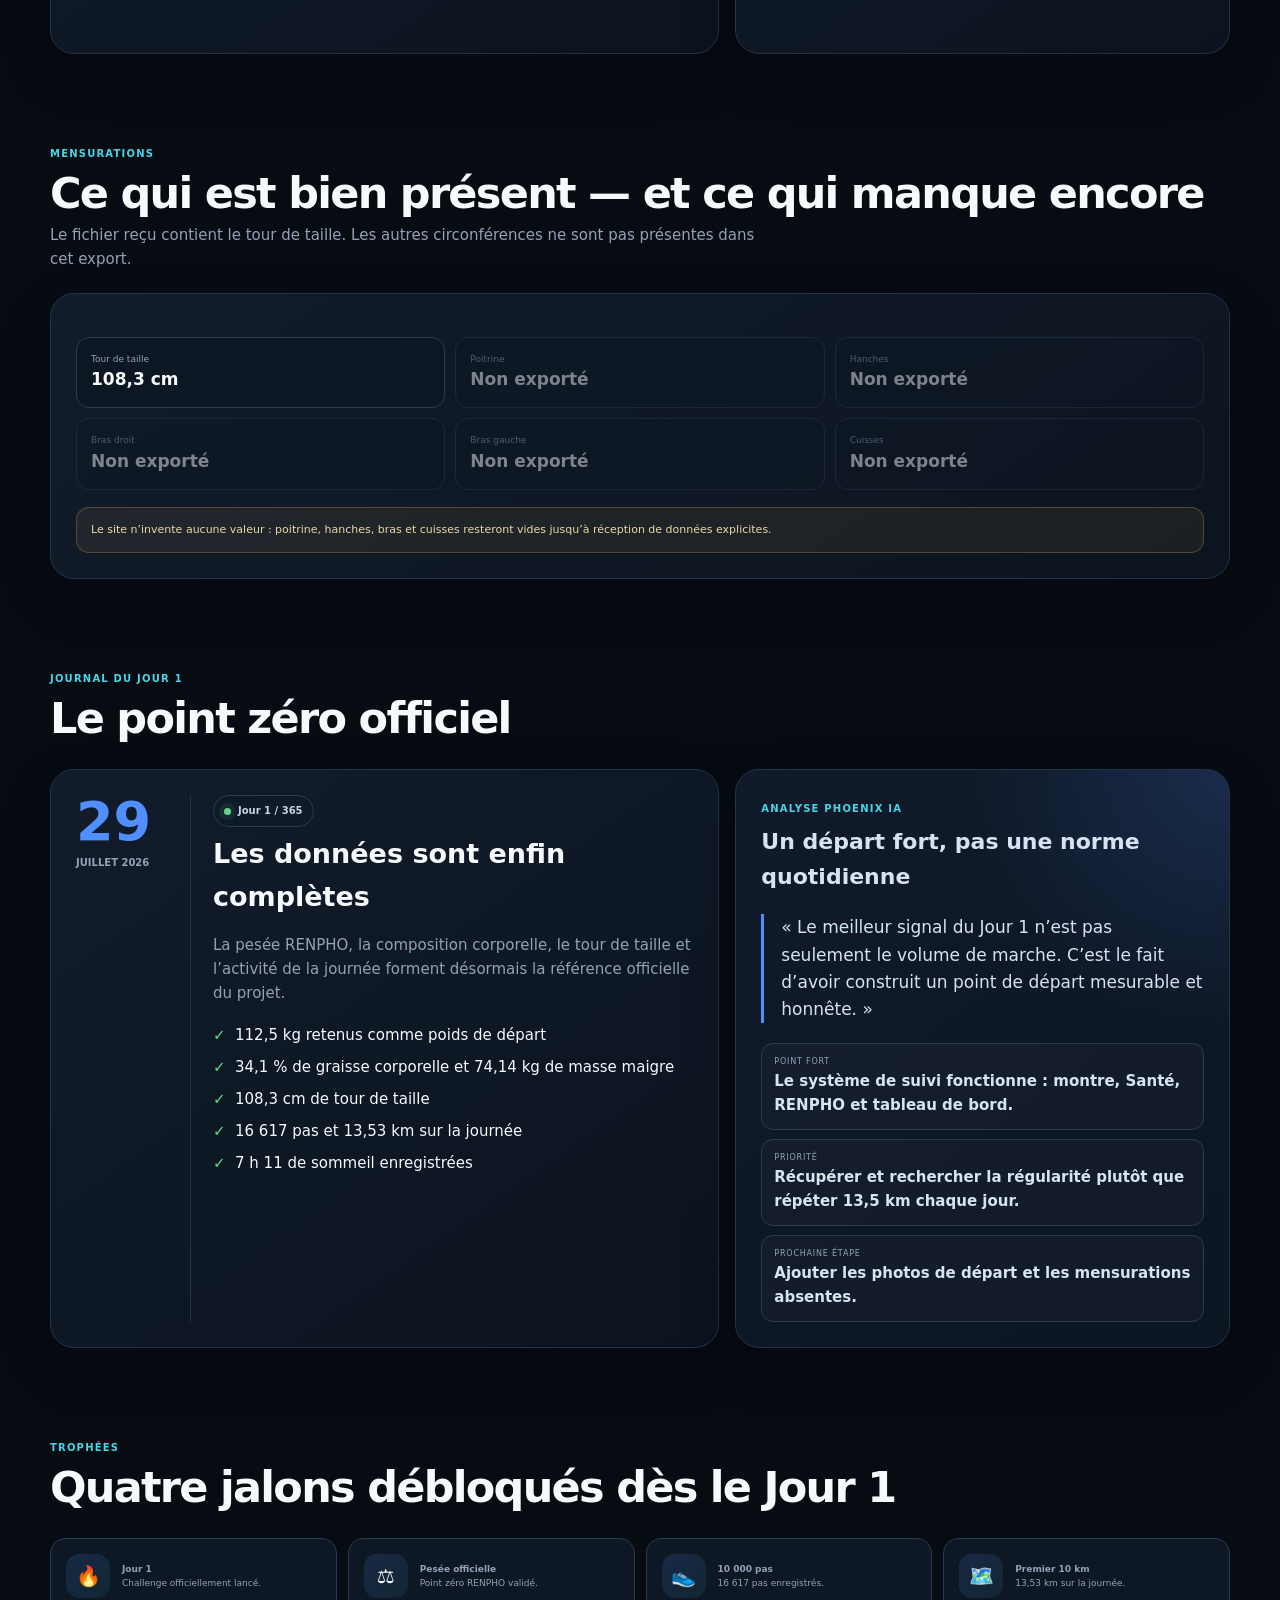
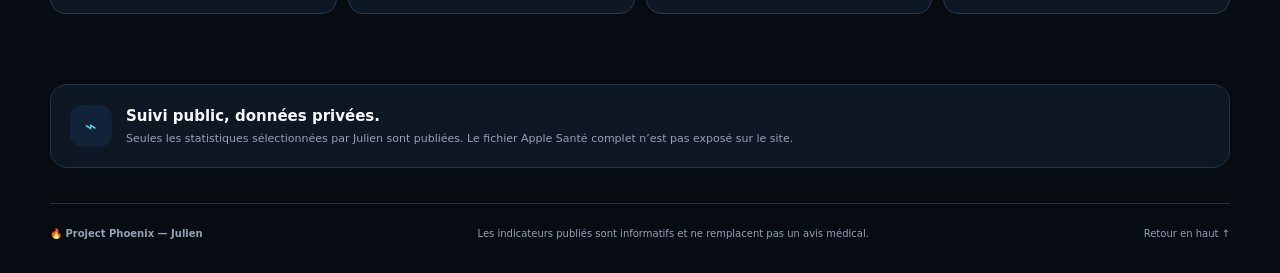
==== commit fbbe9389: "Publier le tableau de bord officiel du Jour 1" ====
--- a/index.html
+++ b/index.html
@@ -1 +1,39 @@
-<!doctype html><html lang="fr"><head><meta charset="utf-8"><meta name="viewport" content="width=device-width,initial-scale=1,viewport-fit=cover"><meta name="theme-color" content="#080c13"><meta name="description" content="Project Phoenix : le challenge public de transformation de Julien sur 365 jours."><meta property="og:title" content="Project Phoenix — Jour 1 sur 365"><meta property="og:description" content="Phoenix IA transforme les données choisies par Julien en progression claire et publique."><meta property="og:type" content="website"><link rel="icon" href="phoenix.svg" type="image/svg+xml"><title>Project Phoenix — Jour 1 sur 365</title><link rel="stylesheet" href="styles.css"><style>.shell{display:grid;grid-template-columns:94px minmax(0,1fr);gap:18px;width:min(1320px,calc(100% - 24px));margin:auto}.quicknav{position:sticky;top:92px;height:max-content;margin-top:16px;padding:10px 8px;border:1px solid var(--line);border-radius:18px;background:rgba(13,21,32,.92);box-shadow:0 16px 45px rgba(0,0,0,.2);display:grid;gap:5px}.quicknav a{display:grid;place-items:center;gap:3px;min-height:63px;padding:7px 4px;border-radius:12px;color:#9ca9ba;font-size:9px;text-align:center}.quicknav a:hover{color:#fff;background:#172131}.quicknav b{font-size:20px;line-height:1}.mainwrap{min-width:0}.mascotMark{overflow:hidden;padding:0}.mascotMark img{width:100%;height:100%;display:block}.heroGrid{display:grid;grid-template-columns:minmax(0,1fr) 330px;gap:30px;align-items:center}.heroCopy{min-width:0}.phoenixCard{position:relative;padding:20px;border:1px solid rgba(255,255,255,.1);border-radius:25px;background:linear-gradient(145deg,rgba(255,255,255,.08),rgba(255,255,255,.025));box-shadow:0 24px 70px rgba(0,0,0,.3);text-align:center}.phoenixCard:before{content:"";position:absolute;inset:-30%;z-index:-1;background:radial-gradient(circle,rgba(255,137,64,.22),transparent 58%)}.phoenixCard img{width:min(240px,82%);filter:drop-shadow(0 24px 24px rgba(0,0,0,.35));animation:float 4.5s ease-in-out infinite}.phoenixCard h2{margin:6px 0 3px;font-size:26px}.phoenixCard p{margin:0;color:var(--muted);font-size:12px}.speech{margin-top:14px;padding:13px 14px;border-radius:15px;background:#0b1420;border:1px solid #26364e;color:#cbd7e6;text-align:left;font-size:12px}.hero .lead{max-width:800px}.challenge{grid-template-columns:150px 1fr}.dayRing{width:145px;height:145px}.dayRing b{font-size:31px}.homeSummary{display:grid;grid-template-columns:1.25fr .75fr;gap:14px;margin-top:16px}.pulse{padding:24px;border:1px solid var(--line);border-radius:20px;background:linear-gradient(145deg,#101722,#0d1520)}.pulse h3{margin:3px 0 8px;font-size:23px}.pulse p{margin:0;color:var(--muted)}.pulseStats{display:grid;grid-template-columns:repeat(3,1fr);gap:8px;margin-top:18px}.pulseStats div{padding:12px;border:1px solid var(--line);border-radius:12px;background:#0d1620}.pulseStats span{display:block;color:var(--muted);font-size:9px}.pulseStats b{font-size:17px}.statusline{display:flex;flex-wrap:wrap;gap:8px;margin-top:14px}.status{display:inline-flex;align-items:center;gap:7px;padding:7px 10px;border-radius:999px;border:1px solid #2b3b52;background:#0c1622;color:#c8d4e3;font-size:10px;font-weight:800}.status i{width:7px;height:7px;border-radius:50%;background:var(--green);box-shadow:0 0 0 5px rgba(98,213,138,.1)}.topic{min-height:260px;display:flex;flex-direction:column}.topicTop{display:flex;align-items:flex-start;justify-content:space-between;gap:10px}.topicValue{text-align:right}.topicValue b{display:block;font-size:25px;line-height:1;color:var(--accent)}.topicValue small{color:var(--muted);font-size:9px}.spark{height:58px;margin:15px 0 4px}.spark svg{width:100%;height:100%;display:block}.sparkGrid{stroke:#273448;stroke-width:1}.sparkLine{fill:none;stroke:var(--accent);stroke-width:3.5;stroke-linecap:round;stroke-linejoin:round}.sparkArea{fill:color-mix(in srgb,var(--accent) 14%,transparent)}.miniBars{height:58px;display:flex;align-items:end;gap:5px;margin:15px 0 4px}.miniBars i{flex:1;min-height:4px;border-radius:4px 4px 1px 1px;background:linear-gradient(var(--accent),color-mix(in srgb,var(--accent) 45%,#0b111b))}.donut{width:58px;height:58px;border-radius:50%;background:conic-gradient(var(--accent) var(--pct),#263143 0);position:relative;margin:15px 0 4px}.donut:after{content:"";position:absolute;inset:8px;border-radius:50%;background:#101722}.topic strong{margin-top:auto}.archive{display:grid;grid-template-columns:1fr auto;align-items:center;gap:20px;margin-top:14px;padding:18px 20px;border:1px dashed #35445a;border-radius:17px;background:rgba(255,255,255,.025)}.archive h3{margin:0 0 3px}.archive p{margin:0;color:var(--muted);font-size:12px}.archiveStats{display:flex;gap:8px}.archiveStats span{min-width:100px;padding:9px 10px;text-align:center;border-radius:11px;background:#101925;border:1px solid #29374a}.archiveStats small,.archiveStats b{display:block}.archiveStats small{color:var(--muted);font-size:9px}.mobilebar{display:none}.assistantBubble{position:fixed;z-index:50;right:18px;bottom:18px;width:68px;height:68px;border-radius:22px;border:1px solid rgba(255,255,255,.12);background:#101927;box-shadow:0 18px 45px rgba(0,0,0,.4);display:grid;place-items:center}.assistantBubble img{width:58px;height:58px}.assistantBubble:after{content:"Phoenix IA";position:absolute;right:77px;white-space:nowrap;padding:7px 9px;border-radius:10px;background:#111b2a;border:1px solid #2b3b50;color:#dce6f3;font-size:10px;font-weight:900;opacity:0;transform:translateX(8px);transition:.2s}.assistantBubble:hover:after{opacity:1;transform:none}@keyframes float{0%,100%{transform:translateY(0) rotate(-1deg)}50%{transform:translateY(-10px) rotate(1deg)}}@media(max-width:1080px){.shell{display:block;width:min(1160px,calc(100% - 28px))}.quicknav{display:none}.heroGrid{grid-template-columns:1fr}.phoenixCard{display:grid;grid-template-columns:180px 1fr;align-items:center;text-align:left}.phoenixCard img{width:170px}.speech{margin-top:8px}}@media(max-width:720px){body{padding-bottom:78px}.homeSummary{grid-template-columns:1fr}.pulseStats{grid-template-columns:1fr 1fr}.archive{grid-template-columns:1fr}.archiveStats{display:grid;grid-template-columns:repeat(2,1fr)}.assistantBubble{display:none}.mobilebar{position:fixed;z-index:60;left:8px;right:8px;bottom:8px;display:grid;grid-template-columns:repeat(5,1fr);min-height:64px;padding:5px;border:1px solid var(--line);border-radius:16px;background:rgba(10,16,25,.96);backdrop-filter:blur(16px);box-shadow:0 18px 50px rgba(0,0,0,.5)}.mobilebar a{display:grid;place-items:center;color:#99a6b7;font-size:9px;text-align:center}.mobilebar b{font-size:18px;line-height:1}.mobilebar a:first-child{color:var(--cyan)}}@media(max-width:620px){.shell{width:calc(100% - 18px)}.topic{min-height:245px}.phoenixCard{display:block;text-align:center}.phoenixCard img{width:145px}.challenge{grid-template-columns:1fr}.archiveStats{grid-template-columns:1fr 1fr}}</style></head><body><header class="wrap nav"><a class="brand" href="index.html"><span class="mark mascotMark"><img src="phoenix.svg" alt="Mascotte Phoenix IA"></span><span><small>PROJECT</small><b>PHOENIX</b></span></a><nav class="links"><a href="#synthese">Synthèse</a><a href="details.html?theme=activite">Activité</a><a href="details.html?theme=sommeil">Sommeil</a><a href="details.html?theme=nutrition">Nutrition</a><a href="details.html?theme=transformation">Transformation</a><a href="details.html?theme=sante">Santé</a></nav><span class="public">JOUR <span data-day>1</span> / 365</span></header><div class="shell"><aside class="quicknav" aria-label="Navigation rapide"><a href="#top"><b>⌂</b>Accueil</a><a href="details.html?theme=activite"><b>♨</b>Activité</a><a href="details.html?theme=sommeil"><b>☾</b>Sommeil</a><a href="details.html?theme=nutrition"><b>♜</b>Nutrition</a><a href="details.html?theme=transformation"><b>▧</b>Transformation</a><a href="details.html?theme=sante"><b>♥</b>Santé</a><a href="details.html?theme=journal"><b>▤</b>Journal</a></aside><main class="mainwrap" id="top"><section class="hero"><div class="heroGrid"><div class="heroCopy"><span class="eyebrow"><i></i> Départ officiel · 29 juillet 2026</span><h1>365 jours pour construire <span>une transformation durable.</span></h1><p class="lead"><strong>Je suis Phoenix IA.</strong> J’accompagne Julien pendant les 365 jours de son projet. Je rassemble les données qu’il choisit de publier depuis sa montre, son téléphone, sa balance, son mètre connecté, ses activités, son sommeil et ses repas. Mon rôle : transformer tout cela en tendances simples, bilans utiles et étapes motivantes.</p><div class="challenge"><div class="dayRing"><div><b><span data-day>1</span> / 365</b><span>Jour du challenge</span></div></div><div class="challengeText"><h2>Le vrai point de départ commence aujourd’hui.</h2><p>Du 29 juillet 2026 au 28 juillet 2027. Les données du 28 juillet restent visibles uniquement comme test technique et n’entrent pas dans les moyennes officielles.</p><div class="yearbar"><i></i></div><div class="yearmeta"><span>29 juillet 2026</span><b data-progress>0,27 %</b><span>28 juillet 2027</span></div></div></div></div><aside class="phoenixCard"><img src="phoenix.svg" alt="Phoenix IA, la mascotte du projet"><div><span class="kicker">Ton guide du challenge</span><h2>Phoenix IA</h2><p>Données claires · progression honnête · motivation quotidienne</p><div class="speech">« Je ne remplace ni l’effort ni les décisions de Julien. Je rends simplement son chemin plus lisible, jour après jour. »</div></div></aside></div></section><div class="homeSummary"><article class="pulse"><span class="kicker">Pouls du Jour 1</span><h3>La première journée officielle est en construction</h3><p>Le sommeil est enregistré. L’activité progresse. La pesée RENPHO et les mensurations créeront le véritable point zéro de la transformation.</p><div class="pulseStats"><div><span>Sommeil</span><b data-sleep>7 h 11</b></div><div><span>Activité synchronisée</span><b data-steps>1 539 pas</b></div><div><span>Mesures corporelles</span><b>En attente</b></div></div><div class="statusline"><span class="status"><i></i> Apple Santé synchronisé</span><span class="status"><i></i> Données publiques sélectionnées</span></div></article><article class="pulse"><span class="kicker">Prochaine étape</span><h3>Créer le point zéro officiel</h3><p>Première pesée RENPHO, mensurations connectées et validation de la fiche corporelle de départ.</p><div class="notice" style="margin-top:16px">La première série photo sera réalisée pendant la semaine 1 avec une présentation transparente de la date.</div></article></div><section class="section" id="synthese"><div class="sectionHead"><span class="kicker">Synthèse du Jour 1</span><h2>Choisis une partie du parcours</h2><p>Chaque carte ouvre une page dédiée avec les données, les tendances et le contexte de la transformation.</p></div><div class="summaryGrid"><a class="topic activity" href="details.html?theme=activite"><div class="topicTop"><span class="icon">♨</span><span class="topicValue"><b data-steps-short>1 539</b><small>pas · journée en cours</small></span></div><h3>Activité</h3><p>Pas, kilomètres, calories actives, exercice et records.</p><div class="miniBars"><i style="height:18%"></i><i style="height:27%"></i><i style="height:34%"></i><i style="height:25%"></i><i style="height:42%"></i><i style="height:51%"></i><i style="height:64%"></i></div><strong>Explorer l’activité →</strong></a><a class="topic sleep" href="details.html?theme=sommeil"><div class="topicTop"><span class="icon">☾</span><span class="topicValue"><b data-sleep>7 h 11</b><small>première nuit</small></span></div><h3>Sommeil</h3><p>Durée totale, profond, REM et récupération.</p><div class="spark"><svg viewBox="0 0 220 58"><line class="sparkGrid" x1="0" y1="48" x2="220" y2="48"/><path class="sparkArea" d="M0 46 C35 41 55 31 83 36 S129 18 158 25 S190 12 220 17 L220 58 L0 58Z"/><path class="sparkLine" d="M0 46 C35 41 55 31 83 36 S129 18 158 25 S190 12 220 17"/></svg></div><strong>Explorer le sommeil →</strong></a><a class="topic nutrition" href="details.html?theme=nutrition"><div class="topicTop"><span class="icon">♜</span><span class="topicValue"><b>Jour 1</b><small>journal ouvert</small></span></div><h3>Nutrition</h3><p>Repas, protéines, équilibre et régularité.</p><div class="miniBars"><i style="height:22%"></i><i style="height:17%"></i><i style="height:10%"></i><i style="height:8%"></i><i style="height:5%"></i></div><strong>Explorer la nutrition →</strong></a><a class="topic transform" href="details.html?theme=transformation"><div class="topicTop"><span class="icon">▧</span><span class="topicValue"><b>80 kg</b><small>objectif final</small></span></div><h3>Transformation</h3><p>Poids, mensurations, composition corporelle et photos.</p><div class="spark"><svg viewBox="0 0 220 58"><line class="sparkGrid" x1="0" y1="48" x2="220" y2="48"/><path class="sparkLine" d="M5 12 L75 22 L145 35 L215 48" stroke-dasharray="7 7"/><circle cx="5" cy="12" r="4" fill="var(--accent)"/></svg></div><strong>Explorer la transformation →</strong></a><a class="topic health" href="details.html?theme=sante"><div class="topicTop"><span class="icon">♥</span><span class="topicValue"><b data-hrv>30,8 ms</b><small>HRV</small></span></div><h3>Santé & récupération</h3><p>Fréquence cardiaque, HRV et signaux de récupération.</p><div class="donut" style="--pct:68%"></div><strong>Explorer la récupération →</strong></a><a class="topic journal" href="details.html?theme=journal"><div class="topicTop"><span class="icon">▤</span><span class="topicValue"><b><span data-day>1</span> / 365</b><small>jour officiel</small></span></div><h3>Journal</h3><p>Le contexte humain, les décisions et les moments importants.</p><div class="spark"><svg viewBox="0 0 220 58"><path class="sparkLine" d="M5 44 C45 42 65 39 95 32 S148 24 215 12"/><circle cx="215" cy="12" r="4" fill="var(--accent)"/></svg></div><strong>Lire le journal →</strong></a><a class="topic trophies" href="details.html?theme=trophees"><div class="topicTop"><span class="icon">♕</span><span class="topicValue"><b>1</b><small>trophée débloqué</small></span></div><h3>Trophées</h3><p>Des jalons pour récompenser la régularité et les résultats.</p><div class="miniBars"><i style="height:100%"></i><i style="height:18%"></i><i style="height:10%"></i><i style="height:6%"></i></div><strong>Voir les prochains paliers →</strong></a><a class="topic overview" href="details.html?theme=transformation"><div class="topicTop"><span class="icon">⚖</span><span class="topicValue"><b>À venir</b><small>point zéro officiel</small></span></div><h3>Mesures de départ</h3><p>Balance RENPHO, mètre connecté et première fiche corporelle.</p><div class="donut" style="--pct:8%"></div><strong>Suivre les mesures →</strong></a></div></section><section class="section"><div class="sectionHead"><span class="kicker">Transparence des données</span><h2>Le 28 juillet reste une archive test</h2><p>Cette journée a servi à vérifier l’export Apple Santé et le fonctionnement du tableau de bord. Elle ne compte pas dans le challenge officiel.</p></div><article class="archive"><div><h3>Journée test du 28 juillet 2026</h3><p>Visible pour montrer la mise en place technique, exclue des moyennes et des records officiels du challenge.</p></div><div class="archiveStats"><span><small>Pas</small><b>14 580</b></span><span><small>Distance</small><b>12,49 km</b></span><span><small>Calories actives</small><b>1 289 kcal</b></span></div></article></section><section class="section"><div class="sectionHead"><span class="kicker">Journal public</span><h2>Jour 1 : construire une base propre</h2></div><div class="cards2"><article class="card"><h3>Le challenge commence officiellement aujourd’hui</h3><p>Le 29 juillet est le seul point de départ officiel. La balance RENPHO, le mètre connecté, Apple Santé et les photos seront réunis dans la même chronologie.</p><div class="facts"><div class="fact"><span>Challenge</span><b>1 / 365</b></div><div class="fact"><span>Première pesée</span><b>À venir</b></div><div class="fact"><span>Photo de départ</span><b>Semaine 1</b></div></div></article><aside class="card"><span class="kicker">Message de Phoenix IA</span><h3>Commencer avant que tout soit parfait</h3><p>Le premier objectif n’est pas une performance spectaculaire. C’est de construire une chaîne de données fiable, une routine réaliste et un historique honnête.</p><div class="notice">Les pages détaillées proposeront progressivement : Aujourd’hui, 7 jours, 30 jours, 90 jours et Depuis le début.</div></aside></div></section><div class="privacy">Seules les données sélectionnées par Julien sont publiées. Les exports Apple Santé complets et les informations personnelles restent privés.</div><footer><b>🔥 Project Phoenix — Julien & Phoenix IA</b><span>Challenge du 29 juillet 2026 au 28 juillet 2027</span><a href="#synthese">Retour à la synthèse ↑</a></footer></main></div><a class="assistantBubble" href="#top" aria-label="Revenir à l'introduction de Phoenix IA"><img src="phoenix.svg" alt=""></a><nav class="mobilebar" aria-label="Navigation mobile"><a href="#top"><b>⌂</b>Accueil</a><a href="details.html?theme=activite"><b>♨</b>Activité</a><a href="details.html?theme=sommeil"><b>☾</b>Sommeil</a><a href="details.html?theme=transformation"><b>▧</b>Évolution</a><a href="details.html?theme=journal"><b>▤</b>Journal</a></nav><script src="data.js"></script><script>(()=>{const d=window.PHOENIX;if(!d)return;const nf=new Intl.NumberFormat('fr-FR');const sleep=`${Math.floor(d.today.sleepHours)} h ${String(Math.round((d.today.sleepHours%1)*60)).padStart(2,'0')}`;document.querySelectorAll('[data-day]').forEach(e=>e.textContent=d.day);document.querySelectorAll('[data-progress]').forEach(e=>e.textContent=((d.day/d.totalDays)*100).toLocaleString('fr-FR',{minimumFractionDigits:2,maximumFractionDigits:2})+' %');document.querySelectorAll('[data-steps]').forEach(e=>e.textContent=nf.format(d.today.steps)+' pas');document.querySelectorAll('[data-steps-short]').forEach(e=>e.textContent=nf.format(d.today.steps));document.querySelectorAll('[data-sleep]').forEach(e=>e.textContent=sleep);document.querySelectorAll('[data-hrv]').forEach(e=>e.textContent=d.today.hrvMs.toLocaleString('fr-FR',{minimumFractionDigits:1})+' ms')})();</script></body></html>+<!doctype html>
+<html lang="fr">
+<head>
+<meta charset="utf-8">
+<meta name="viewport" content="width=device-width,initial-scale=1,viewport-fit=cover">
+<meta name="theme-color" content="#070b12">
+<meta name="description" content="Project Phoenix : suivez la transformation de Julien à partir des données officielles du 29 juillet 2026.">
+<meta property="og:title" content="Project Phoenix — Jour 1 officiel">
+<meta property="og:description" content="112,5 kg, 16 617 pas, 13,53 km et le point zéro RENPHO de la transformation de Julien.">
+<meta property="og:type" content="website">
+<link rel="icon" href="phoenix.svg" type="image/svg+xml">
+<title>Project Phoenix — Jour 1 officiel</title>
+<style>
+:root{--bg:#070b12;--surface:#0d1420;--surface2:#111b2a;--card:#121d2b;--line:#243247;--text:#f7f9fc;--muted:#93a2b7;--blue:#4f8fff;--cyan:#45d6e8;--orange:#ff7b3f;--green:#62d58a;--yellow:#f6c85f;--shadow:0 24px 70px rgba(0,0,0,.34);--radius:24px}*{box-sizing:border-box}html{scroll-behavior:smooth}body{margin:0;background:radial-gradient(circle at 85% -10%,rgba(79,143,255,.15),transparent 31%),radial-gradient(circle at 0 40%,rgba(255,123,63,.08),transparent 26%),var(--bg);color:var(--text);font:15px/1.6 Inter,ui-sans-serif,system-ui,-apple-system,"Segoe UI",sans-serif}a{color:inherit;text-decoration:none}.wrap{width:min(1180px,calc(100% - 28px));margin:auto}.nav{position:sticky;top:10px;z-index:30;margin-top:10px;height:68px;display:flex;align-items:center;justify-content:space-between;padding:0 16px;border:1px solid rgba(50,66,89,.85);border-radius:18px;background:rgba(9,14,23,.86);backdrop-filter:blur(18px);box-shadow:0 16px 40px rgba(0,0,0,.22)}.brand{display:flex;align-items:center;gap:11px}.brand img{width:43px;height:43px;padding:4px;border-radius:14px;background:linear-gradient(145deg,rgba(255,123,63,.17),rgba(79,143,255,.12))}.brand small,.brand b{display:block}.brand small{font-size:9px;letter-spacing:.2em;color:var(--muted)}.brand b{font-size:15px;letter-spacing:.05em}.links{display:flex;gap:24px;color:#aeb9c8;font-size:12px;font-weight:800}.links a:hover{color:#fff}.public{padding:7px 11px;border:1px solid #32445e;border-radius:999px;background:#101a28;color:#c9d5e4;font-size:10px;font-weight:900;letter-spacing:.08em}.hero{margin-top:16px;padding:67px 52px 50px;border:1px solid #1e2d42;border-radius:32px;background:radial-gradient(circle at 76% 20%,rgba(79,143,255,.19),transparent 28%),radial-gradient(circle at 10% 100%,rgba(255,123,63,.13),transparent 32%),linear-gradient(145deg,#0b111c,#101b2b 62%,#0a1321);box-shadow:var(--shadow);overflow:hidden}.heroGrid{display:grid;grid-template-columns:1fr 330px;gap:40px;align-items:center}.eyebrow{display:inline-flex;align-items:center;gap:8px;padding:7px 11px;border:1px solid #2d405a;border-radius:999px;background:#0c1725;color:#c8d5e5;font-size:10px;font-weight:900;letter-spacing:.08em;text-transform:uppercase}.eyebrow i{width:8px;height:8px;border-radius:50%;background:var(--green);box-shadow:0 0 0 6px rgba(98,213,138,.1)}h1{margin:22px 0 18px;font-size:clamp(42px,6vw,73px);line-height:1.02;letter-spacing:-.055em}h1 span{background:linear-gradient(90deg,#7db0ff,#6ee6ee);-webkit-background-clip:text;background-clip:text;color:transparent}.lead{max-width:730px;color:#aebbd0;font-size:17px}.heroActions{display:flex;gap:11px;margin-top:26px}.btn{padding:13px 17px;border-radius:13px;font-size:12px;font-weight:900}.primary{background:linear-gradient(135deg,var(--blue),#6f67f6);box-shadow:0 13px 30px rgba(79,143,255,.27)}.ghost{border:1px solid #30445f;background:rgba(255,255,255,.035)}.heroMeta{margin-top:24px;color:#7f91a9;font-size:11px}.mascot{padding:23px;text-align:center;border:1px solid rgba(255,255,255,.1);border-radius:27px;background:linear-gradient(145deg,rgba(255,255,255,.07),rgba(255,255,255,.02));box-shadow:0 22px 55px rgba(0,0,0,.22)}.mascot img{width:min(230px,83%);filter:drop-shadow(0 25px 26px rgba(0,0,0,.4));animation:float 4s ease-in-out infinite}.mascot b{display:block;margin-top:5px;font-size:25px}.mascot span{display:block;color:var(--muted);font-size:11px}.speech{margin-top:13px;padding:13px;border-radius:14px;background:#0a1320;border:1px solid #263950;color:#cbd7e6;text-align:left;font-size:11px}.kpis{position:relative;margin:-24px 26px 0;display:grid;grid-template-columns:repeat(4,1fr);gap:14px}.kpi{padding:21px;border:1px solid var(--line);border-radius:20px;background:rgba(17,27,42,.96);box-shadow:0 18px 48px rgba(0,0,0,.21)}.kpi.feature{background:linear-gradient(145deg,#347cf5,#655eea);border:0}.label{color:var(--muted);font-size:9px;font-weight:900;letter-spacing:.11em;text-transform:uppercase}.feature .label{color:rgba(255,255,255,.72)}.number{margin:12px 0 18px;font-size:34px;line-height:1;font-weight:900;letter-spacing:-.045em}.number small{font-size:13px}.sub{display:flex;justify-content:space-between;gap:8px;color:var(--muted);font-size:10px}.feature .sub{color:rgba(255,255,255,.78)}section{padding-top:86px;scroll-margin-top:86px}.sectionHead{display:flex;align-items:end;justify-content:space-between;gap:20px;margin-bottom:22px}.kicker{color:var(--cyan);font-size:10px;font-weight:900;letter-spacing:.12em;text-transform:uppercase}.sectionHead h2{margin:5px 0 4px;font-size:clamp(30px,4vw,43px);line-height:1.15;letter-spacing:-.04em}.sectionHead p{max-width:720px;margin:0;color:var(--muted)}.badge{display:inline-flex;align-items:center;gap:7px;padding:7px 10px;border-radius:999px;background:#0e1a28;border:1px solid #2b3b52;color:#c8d4e3;font-size:10px;font-weight:900}.badge:before{content:"";width:7px;height:7px;border-radius:50%;background:var(--green);box-shadow:0 0 0 5px rgba(98,213,138,.09)}.grid2{display:grid;grid-template-columns:1.15fr .85fr;gap:16px}.card{padding:25px;border:1px solid var(--line);border-radius:var(--radius);background:linear-gradient(145deg,rgba(18,29,43,.96),rgba(12,20,31,.96));box-shadow:0 20px 55px rgba(0,0,0,.17)}.card h3{margin:5px 0 6px;font-size:22px}.muted{color:var(--muted)}.scoreWrap{display:grid;grid-template-columns:180px 1fr;gap:23px;align-items:center}.scoreRing{width:170px;height:170px;display:grid;place-items:center;border-radius:50%;background:conic-gradient(var(--blue) calc(var(--score)*1%),#263246 0);position:relative}.scoreRing:after{content:"";position:absolute;inset:13px;border-radius:50%;background:#0e1724}.scoreRing div{position:relative;z-index:1;text-align:center}.scoreRing b{display:block;font-size:47px;line-height:1}.scoreRing span{color:var(--muted);font-size:11px}.scoreBars{display:grid;gap:13px}.barrow{display:grid;grid-template-columns:110px 1fr 42px;gap:11px;align-items:center}.barrow span,.barrow b{font-size:11px}.bar{height:9px;border-radius:999px;background:#263246;overflow:hidden}.bar i{display:block;height:100%;border-radius:999px;background:linear-gradient(90deg,var(--blue),var(--cyan))}.bodyGrid{display:grid;grid-template-columns:repeat(4,1fr);gap:10px;margin-top:19px}.metric{padding:15px;border:1px solid #293a51;border-radius:15px;background:#0d1724}.metric span{display:block;color:var(--muted);font-size:9px}.metric b{font-size:23px}.official{margin-top:17px;padding:13px 14px;border-left:3px solid var(--green);border-radius:0 13px 13px 0;background:rgba(98,213,138,.07);color:#cce8d6;font-size:11px}.activityGrid{display:grid;grid-template-columns:1fr 1fr;gap:16px}.route{height:220px;margin-top:17px;display:grid;place-items:center;border-radius:18px;background:radial-gradient(circle at 50% 50%,rgba(79,143,255,.1),transparent 48%),#0b1521;overflow:hidden}.route svg{width:92%;height:92%}.routeWide{fill:none;stroke:rgba(79,143,255,.12);stroke-width:22;stroke-linecap:round}.routeLine{fill:none;stroke:var(--blue);stroke-width:5;stroke-linecap:round;stroke-dasharray:8 9}.route circle{fill:#0d1724;stroke:var(--cyan);stroke-width:5}.mini4{display:grid;grid-template-columns:repeat(4,1fr);gap:8px;margin-top:15px}.mini4 div{padding:11px;border:1px solid #293a51;border-radius:12px;background:#0d1724}.mini4 span{display:block;color:var(--muted);font-size:8px}.mini4 b{font-size:16px}.timeline{margin-top:26px}.track{position:relative;height:14px;border-radius:999px;background:#263246}.walkWindow{position:absolute;left:71.8%;width:8.7%;height:100%;border-radius:999px;background:linear-gradient(90deg,var(--orange),var(--yellow));box-shadow:0 0 20px rgba(255,123,63,.27)}.timeLabels{display:flex;justify-content:space-between;margin-top:8px;color:var(--muted);font-size:9px}.walkCallout{margin-top:17px;padding:14px;border-radius:14px;background:linear-gradient(145deg,rgba(255,123,63,.11),rgba(246,200,95,.05));border:1px solid rgba(255,123,63,.22)}.walkCallout strong{display:block;font-size:19px}.sleepStack{display:flex;height:24px;margin:22px 0 17px;border-radius:999px;overflow:hidden;background:#263246}.core{background:#5b9df9}.rem{background:#806ef2}.deep{background:#2d4dbf}.sleepLegend{display:grid;grid-template-columns:repeat(4,1fr);gap:8px}.sleepLegend div{padding:11px;border:1px solid #293a51;border-radius:12px}.sleepLegend span{display:block;color:var(--muted);font-size:8px}.sleepLegend b{font-size:16px}.heartGrid{display:grid;grid-template-columns:repeat(4,1fr);gap:8px;margin-top:19px}.heartGrid div{padding:12px;border:1px solid #293a51;border-radius:12px;background:#0d1724}.heartGrid span{display:block;color:var(--muted);font-size:8px}.heartGrid b{font-size:16px}.trajectory{padding-bottom:19px}.chartTop{display:grid;grid-template-columns:repeat(3,1fr);gap:10px;padding-bottom:18px;border-bottom:1px solid var(--line)}.chartTop span{display:block;color:var(--muted);font-size:9px}.chartTop b{font-size:18px}.trajectory svg{width:100%;height:auto;margin-top:10px}.gridline{stroke:#27364b;stroke-width:1;stroke-dasharray:4 7}.axis{fill:#7f8fa5;font-size:11px}.target{fill:none;stroke:#8393aa;stroke-width:3;stroke-dasharray:8 9}.actual{fill:none;stroke:var(--blue);stroke-width:5;stroke-linecap:round}.dot{fill:#0e1724;stroke:var(--blue);stroke-width:5}.measurementTable{display:grid;grid-template-columns:repeat(3,1fr);gap:10px;margin-top:18px}.measurementTable div{padding:14px;border:1px solid #293a51;border-radius:13px;background:#0d1724}.measurementTable div.missing{opacity:.48}.measurementTable span{display:block;color:var(--muted);font-size:9px}.measurementTable b{font-size:17px}.warning{margin-top:17px;padding:13px 14px;border-radius:13px;border:1px solid rgba(246,200,95,.23);background:rgba(246,200,95,.07);color:#e7d9a6;font-size:11px}.journal{display:grid;grid-template-columns:115px 1fr;gap:22px}.dateBox{padding-right:22px;border-right:1px solid var(--line)}.dateBox b{display:block;color:var(--blue);font-size:54px;line-height:1}.dateBox span{color:var(--muted);font-size:10px;font-weight:900}.journalText h3{font-size:27px}.journalText ul{list-style:none;padding:0;margin:18px 0 0;display:grid;gap:8px}.journalText li{position:relative;padding-left:22px}.journalText li:before{content:"✓";position:absolute;left:0;color:var(--green);font-weight:900}.coach{color:#d7e3f2;background:radial-gradient(circle at 100% 0,rgba(79,143,255,.17),transparent 35%),linear-gradient(145deg,#101a2a,#0c1522)}.coach blockquote{margin:20px 0;padding-left:17px;border-left:3px solid var(--blue);font-size:17px}.coachPoint{margin-top:9px;padding:12px;border:1px solid #2b3b52;border-radius:12px;background:rgba(255,255,255,.025)}.coachPoint span{display:block;color:var(--muted);font-size:8px;text-transform:uppercase;letter-spacing:.1em}.trophies{display:grid;grid-template-columns:repeat(4,1fr);gap:11px}.trophy{display:flex;align-items:center;gap:12px;padding:15px;border:1px solid #2a3a50;border-radius:15px;background:#0e1724}.trophy i{width:44px;height:44px;display:grid;place-items:center;border-radius:13px;background:linear-gradient(145deg,rgba(79,143,255,.15),rgba(69,214,232,.08));font-style:normal;font-size:20px}.trophy b,.trophy span{display:block}.trophy span{color:var(--muted);font-size:9px}.privacy{display:flex;align-items:center;gap:14px;margin:70px 0 35px;padding:19px;border:1px solid var(--line);border-radius:17px;background:#0e1724}.privacy i{width:42px;height:42px;display:grid;place-items:center;border-radius:13px;background:#122238;color:var(--cyan);font-style:normal;font-size:20px}.privacy p{margin:2px 0 0;color:var(--muted);font-size:11px}footer{padding:22px 0 31px;border-top:1px solid var(--line);display:flex;align-items:center;justify-content:space-between;color:var(--muted);font-size:10px}@keyframes float{0%,100%{transform:translateY(0) rotate(-1deg)}50%{transform:translateY(-10px) rotate(1deg)}}@media(max-width:980px){.links{display:none}.heroGrid{grid-template-columns:1fr}.mascot{display:grid;grid-template-columns:170px 1fr;align-items:center;text-align:left}.mascot img{width:160px}.kpis{grid-template-columns:repeat(2,1fr)}.grid2,.activityGrid{grid-template-columns:1fr}.trophies{grid-template-columns:repeat(2,1fr)}}@media(max-width:650px){.wrap{width:calc(100% - 18px)}.nav{top:7px;margin-top:7px}.brand small{display:none}.public{font-size:9px}.hero{padding:48px 18px 30px;border-radius:23px}.hero h1{font-size:39px}.heroActions{flex-direction:column}.btn{text-align:center}.mascot{display:block;text-align:center}.mascot img{width:145px}.kpis{grid-template-columns:1fr;margin:12px 0 0}.sectionHead{align-items:flex-start;flex-direction:column}section{padding-top:67px}.scoreWrap{grid-template-columns:1fr}.scoreRing{margin:auto}.bodyGrid,.sleepLegend,.heartGrid,.mini4{grid-template-columns:repeat(2,1fr)}.measurementTable{grid-template-columns:1fr 1fr}.chartTop{grid-template-columns:1fr 1fr}.chartTop div:last-child{display:none}.journal{grid-template-columns:1fr}.dateBox{padding:0 0 13px;border-right:0;border-bottom:1px solid var(--line)}.trophies{grid-template-columns:1fr}footer{flex-direction:column;text-align:center;gap:8px}}
+</style>
+</head>
+<body>
+<header class="wrap nav"><a class="brand" href="#top"><img src="phoenix.svg" alt="Phoenix IA"><span><small>PROJECT</small><b>PHOENIX</b></span></a><nav class="links"><a href="#point-zero">Point zéro</a><a href="#activite">Activité</a><a href="#sommeil">Sommeil</a><a href="#progression">Progression</a><a href="#journal">Journal</a></nav><span class="public">JOUR <span data-day>1</span> / 365</span></header>
+<main class="wrap" id="top">
+<section class="hero"><div class="heroGrid"><div><span class="eyebrow"><i></i> Données officielles · 29 juillet 2026</span><h1>Le point zéro est posé.<br><span>La transformation peut commencer.</span></h1><p class="lead">Project Phoenix suit la transformation de Julien à partir des données qu’il choisit de publier. Le 29 juillet 2026 devient le Jour 1 officiel : pesée RENPHO, composition corporelle, tour de taille, sommeil et activité complète.</p><div class="heroActions"><a class="btn primary" href="#point-zero">Voir le point zéro</a><a class="btn ghost" href="#journal">Lire le journal du Jour 1</a></div><p class="heroMeta">Départ officiel : 29/07/2026 · Dernière synchronisation : 29/07/2026 à 20:55 · Les données du 28/07 sont exclues.</p></div><aside class="mascot"><img src="phoenix.svg" alt="Phoenix IA, mascotte du projet"><b>Phoenix IA</b><span>Le copilote de la transformation</span><div class="speech">« Aujourd’hui, les chiffres ne sont plus une estimation. Ils deviennent le véritable point de départ de Julien. »</div></aside></div></section>
+<div class="kpis"><article class="kpi feature"><span class="label">Poids officiel</span><div class="number"><span data-current-weight>112,5</span><small> kg</small></div><div class="sub"><span>RENPHO validé</span><span>Objectif : 80 kg</span></div></article><article class="kpi"><span class="label">Activité du Jour 1</span><div class="number"><span data-steps>16 617</span><small> pas</small></div><div class="sub"><span><b data-distance>13,53 km</b></span><span>130 min</span></div></article><article class="kpi"><span class="label">Sommeil</span><div class="number"><span data-sleep>7 h 11</span></div><div class="sub"><span>54 min profond</span><span>1 h 43 REM</span></div></article><article class="kpi"><span class="label">Score Phoenix</span><div class="number"><span data-score>94</span><small> / 100</small></div><div class="sub"><span>Activité 100</span><span>Récupération 86</span></div></article></div>
+<section id="point-zero"><div class="sectionHead"><div><span class="kicker">Point zéro officiel</span><h2>La première fiche corporelle de Project Phoenix</h2><p>Les dernières valeurs du 29 juillet sont retenues comme référence officielle du projet.</p></div><span class="badge">RENPHO synchronisé</span></div><div class="grid2"><article class="card"><span class="kicker">Composition corporelle</span><h3>Une base complète et mesurable</h3><div class="bodyGrid"><div class="metric"><span>Poids</span><b data-current-weight>112,5 kg</b></div><div class="metric"><span>IMC RENPHO</span><b data-bmi>33,6</b></div><div class="metric"><span>Graisse corporelle</span><b data-fat>34,1 %</b></div><div class="metric"><span>Masse maigre</span><b data-lean>74,14 kg</b></div></div><div class="official">Référence officielle retenue : dernière pesée enregistrée à 20:55 le 29 juillet 2026.</div></article><article class="card"><span class="kicker">Score du Jour 1</span><div class="scoreWrap"><div class="scoreRing" style="--score:94"><div><b data-score>94</b><span>/ 100</span></div></div><div class="scoreBars"><div class="barrow"><span>Activité</span><div class="bar"><i style="width:100%"></i></div><b>100</b></div><div class="barrow"><span>Récupération</span><div class="bar"><i style="width:86%"></i></div><b>86</b></div><div class="barrow"><span>Mesures</span><div class="bar"><i style="width:100%"></i></div><b>100</b></div></div></div></article></div></section>
+<section id="activite"><div class="sectionHead"><div><span class="kicker">Activité</span><h2>Une grande marche pour lancer le projet</h2><p>Le fichier du 29 juillet contient la journée complète et permet d’isoler la principale fenêtre d’activité du soir.</p></div></div><div class="activityGrid"><article class="card"><span class="kicker">Marche principale</span><h3>17:14 → 19:19</h3><div class="route"><svg viewBox="0 0 520 210" role="img" aria-label="Illustration de la marche principale"><path class="routeWide" d="M25 175 C95 116 130 188 202 130 S305 54 378 103 S455 126 495 34"/><path class="routeLine" d="M25 175 C95 116 130 188 202 130 S305 54 378 103 S455 126 495 34"/><circle cx="25" cy="175" r="8"/><circle cx="495" cy="34" r="8"/></svg></div><div class="mini4"><div><span>Distance</span><b data-walk-distance>9,86 km</b></div><div><span>Pas</span><b data-walk-steps>12 390</b></div><div><span>Exercice</span><b data-walk-minutes>116 min</b></div><div><span>Calories</span><b data-walk-calories>842 kcal</b></div></div></article><article class="card"><span class="kicker">Journée complète</span><h3>13,53 km au total</h3><p class="muted">L’activité s’est fortement concentrée entre la fin d’après-midi et le début de soirée.</p><div class="timeline"><div class="track"><i class="walkWindow"></i></div><div class="timeLabels"><span>00 h</span><span>06 h</span><span>12 h</span><span>18 h</span><span>24 h</span></div></div><div class="walkCallout"><span class="label">Total du Jour 1</span><strong>16 617 pas · 13,53 km</strong><span class="muted">1 265 kcal actives · 130 minutes d’exercice</span></div><div class="heartGrid"><div><span>FC repos</span><b>74 bpm</b></div><div><span>FC marche</span><b>119,5 bpm</b></div><div><span>FC max</span><b>175 bpm</b></div><div><span>Vitesse marche</span><b>5,18 km/h</b></div></div></article></div></section>
+<section id="sommeil"><div class="sectionHead"><div><span class="kicker">Sommeil & récupération</span><h2>7 h 11 pour ouvrir le challenge</h2><p>Le sommeil enregistré le 29 juillet est inclus dans le Jour 1 officiel.</p></div></div><div class="grid2"><article class="card"><span class="kicker">Architecture du sommeil</span><h3 data-sleep>7 h 11 au total</h3><div class="sleepStack"><i class="core" style="width:63.5%"></i><i class="rem" style="width:24%"></i><i class="deep" style="width:12.5%"></i></div><div class="sleepLegend"><div><span>Noyau</span><b>4 h 33</b></div><div><span>REM</span><b>1 h 43</b></div><div><span>Profond</span><b>54 min</b></div><div><span>Réveillé</span><b>15 min</b></div></div></article><article class="card"><span class="kicker">Récupération</span><h3>Un départ solide, à consolider</h3><p class="muted">La durée est bonne. La suite du projet permettra surtout de comparer les tendances plutôt qu’une valeur isolée.</p><div class="heartGrid"><div><span>HRV moyenne</span><b>29,8 ms</b></div><div><span>FC repos</span><b>74 bpm</b></div><div><span>Score récupération</span><b>86 / 100</b></div><div><span>Nuits ≥ 7 h</span><b>1 / 7</b></div></div></article></div></section>
+<section id="progression"><div class="sectionHead"><div><span class="kicker">Trajectoire</span><h2>De 112,5 kg vers 80 kg</h2><p>La ligne pointillée est un cap visuel. Le seul point réel disponible est la mesure officielle du Jour 1.</p></div></div><div class="grid2"><article class="card trajectory"><div class="chartTop"><div><span>Départ</span><b>112,5 kg</b></div><div><span>Objectif</span><b>80 kg</b></div><div><span>Écart</span><b>32,5 kg</b></div></div><svg viewBox="0 0 760 330" role="img" aria-label="Trajectoire indicative du poids de 112,5 à 80 kg"><line class="gridline" x1="55" y1="50" x2="730" y2="50"/><line class="gridline" x1="55" y1="115" x2="730" y2="115"/><line class="gridline" x1="55" y1="180" x2="730" y2="180"/><line class="gridline" x1="55" y1="245" x2="730" y2="245"/><text class="axis" x="45" y="54" text-anchor="end">112,5 kg</text><text class="axis" x="45" y="119" text-anchor="end">101,5 kg</text><text class="axis" x="45" y="184" text-anchor="end">90,5 kg</text><text class="axis" x="45" y="249" text-anchor="end">80 kg</text><path class="target" d="M65 50 C285 83 475 170 715 245"/><circle cx="715" cy="245" r="7" fill="#0e1724" stroke="#8393aa" stroke-width="4"/><path class="actual" d="M65 50"/><circle class="dot" cx="65" cy="50" r="8"/><text class="axis" x="65" y="288">29/07/2026</text><text class="axis" x="730" y="288" text-anchor="end">Objectif</text></svg></article><aside class="card"><span class="kicker">Premier palier</span><h3>110 kg</h3><p class="muted">2,5 kg séparent le point zéro du premier jalon. Aucune perte n’est affichée avant la prochaine pesée officielle.</p><div class="bodyGrid" style="grid-template-columns:1fr 1fr"><div class="metric"><span>Progression</span><b>0 %</b></div><div class="metric"><span>Mesures officielles</span><b>1</b></div></div><div class="warning">La trajectoire est indicative : elle ne constitue ni une promesse de rythme ni un objectif médical.</div></aside></div></section>
+<section id="mensurations"><div class="sectionHead"><div><span class="kicker">Mensurations</span><h2>Ce qui est bien présent — et ce qui manque encore</h2><p>Le fichier reçu contient le tour de taille. Les autres circonférences ne sont pas présentes dans cet export.</p></div></div><article class="card"><div class="measurementTable"><div><span>Tour de taille</span><b data-waist>108,3 cm</b></div><div class="missing"><span>Poitrine</span><b>Non exporté</b></div><div class="missing"><span>Hanches</span><b>Non exporté</b></div><div class="missing"><span>Bras droit</span><b>Non exporté</b></div><div class="missing"><span>Bras gauche</span><b>Non exporté</b></div><div class="missing"><span>Cuisses</span><b>Non exporté</b></div></div><div class="warning">Le site n’invente aucune valeur : poitrine, hanches, bras et cuisses resteront vides jusqu’à réception de données explicites.</div></article></section>
+<section id="journal"><div class="sectionHead"><div><span class="kicker">Journal du Jour 1</span><h2>Le point zéro officiel</h2></div></div><div class="grid2"><article class="card journal"><div class="dateBox"><b>29</b><span>JUILLET 2026</span></div><div class="journalText"><span class="badge">Jour 1 / 365</span><h3>Les données sont enfin complètes</h3><p class="muted">La pesée RENPHO, la composition corporelle, le tour de taille et l’activité de la journée forment désormais la référence officielle du projet.</p><ul><li>112,5 kg retenus comme poids de départ</li><li>34,1 % de graisse corporelle et 74,14 kg de masse maigre</li><li>108,3 cm de tour de taille</li><li>16 617 pas et 13,53 km sur la journée</li><li>7 h 11 de sommeil enregistrées</li></ul></div></article><aside class="card coach"><span class="kicker">Analyse Phoenix IA</span><h3>Un départ fort, pas une norme quotidienne</h3><blockquote>« Le meilleur signal du Jour 1 n’est pas seulement le volume de marche. C’est le fait d’avoir construit un point de départ mesurable et honnête. »</blockquote><div class="coachPoint"><span>Point fort</span><b>Le système de suivi fonctionne : montre, Santé, RENPHO et tableau de bord.</b></div><div class="coachPoint"><span>Priorité</span><b>Récupérer et rechercher la régularité plutôt que répéter 13,5 km chaque jour.</b></div><div class="coachPoint"><span>Prochaine étape</span><b>Ajouter les photos de départ et les mensurations absentes.</b></div></aside></div></section>
+<section><div class="sectionHead"><div><span class="kicker">Trophées</span><h2>Quatre jalons débloqués dès le Jour 1</h2></div></div><div class="trophies"><article class="trophy"><i>🔥</i><span><b>Jour 1</b><span>Challenge officiellement lancé.</span></span></article><article class="trophy"><i>⚖️</i><span><b>Pesée officielle</b><span>Point zéro RENPHO validé.</span></span></article><article class="trophy"><i>👟</i><span><b>10 000 pas</b><span>16 617 pas enregistrés.</span></span></article><article class="trophy"><i>🗺️</i><span><b>Premier 10 km</b><span>13,53 km sur la journée.</span></span></article></div></section>
+<div class="privacy"><i>⌁</i><div><b>Suivi public, données privées.</b><p>Seules les statistiques sélectionnées par Julien sont publiées. Le fichier Apple Santé complet n’est pas exposé sur le site.</p></div></div>
+<footer><b>🔥 Project Phoenix — Julien</b><span>Les indicateurs publiés sont informatifs et ne remplacent pas un avis médical.</span><a href="#top">Retour en haut ↑</a></footer>
+</main>
+<script>
+const fallback={project:{day:1,lastUpdate:"2026-07-29T20:55:00+02:00"},body:{currentWeightKg:112.5,bmi:33.6,bodyFatPercent:34.1,leanMassKg:74.14,waistCm:108.3},latestDay:{steps:16617,distanceKm:13.53,sleepHours:7.18,phoenixScore:94},mainWalk:{distanceKm:9.86,steps:12390,exerciseMinutes:116,activeCaloriesKcal:842}};
+const fr0=n=>new Intl.NumberFormat('fr-FR',{maximumFractionDigits:0}).format(n);const fr1=n=>new Intl.NumberFormat('fr-FR',{minimumFractionDigits:1,maximumFractionDigits:1}).format(n);const fr2=n=>new Intl.NumberFormat('fr-FR',{minimumFractionDigits:2,maximumFractionDigits:2}).format(n);const set=(sel,val)=>document.querySelectorAll(sel).forEach(e=>e.textContent=val);function sleepLabel(h){const total=Math.round(h*60),hr=Math.floor(total/60),mn=total%60;return `${hr} h ${String(mn).padStart(2,'0')}`}
+function hydrate(d){set('[data-day]',d.project.day);set('[data-current-weight]',fr1(d.body.currentWeightKg)+(document.querySelector('[data-current-weight]')?.textContent.includes('kg')?' kg':''));set('[data-bmi]',fr1(d.body.bmi));set('[data-fat]',fr1(d.body.bodyFatPercent)+' %');set('[data-lean]',fr2(d.body.leanMassKg)+' kg');set('[data-waist]',fr1(d.body.waistCm)+' cm');set('[data-steps]',fr0(d.latestDay.steps));set('[data-distance]',fr2(d.latestDay.distanceKm)+' km');set('[data-sleep]',sleepLabel(d.latestDay.sleepHours));set('[data-score]',fr0(d.latestDay.phoenixScore));set('[data-walk-distance]',fr2(d.mainWalk.distanceKm)+' km');set('[data-walk-steps]',fr0(d.mainWalk.steps));set('[data-walk-minutes]',fr0(d.mainWalk.exerciseMinutes)+' min');set('[data-walk-calories]',fr0(d.mainWalk.activeCaloriesKcal)+' kcal')}
+fetch('data.json',{cache:'no-store'}).then(r=>r.ok?r.json():Promise.reject()).then(hydrate).catch(()=>hydrate(fallback));
+</script>
+</body>
+</html>
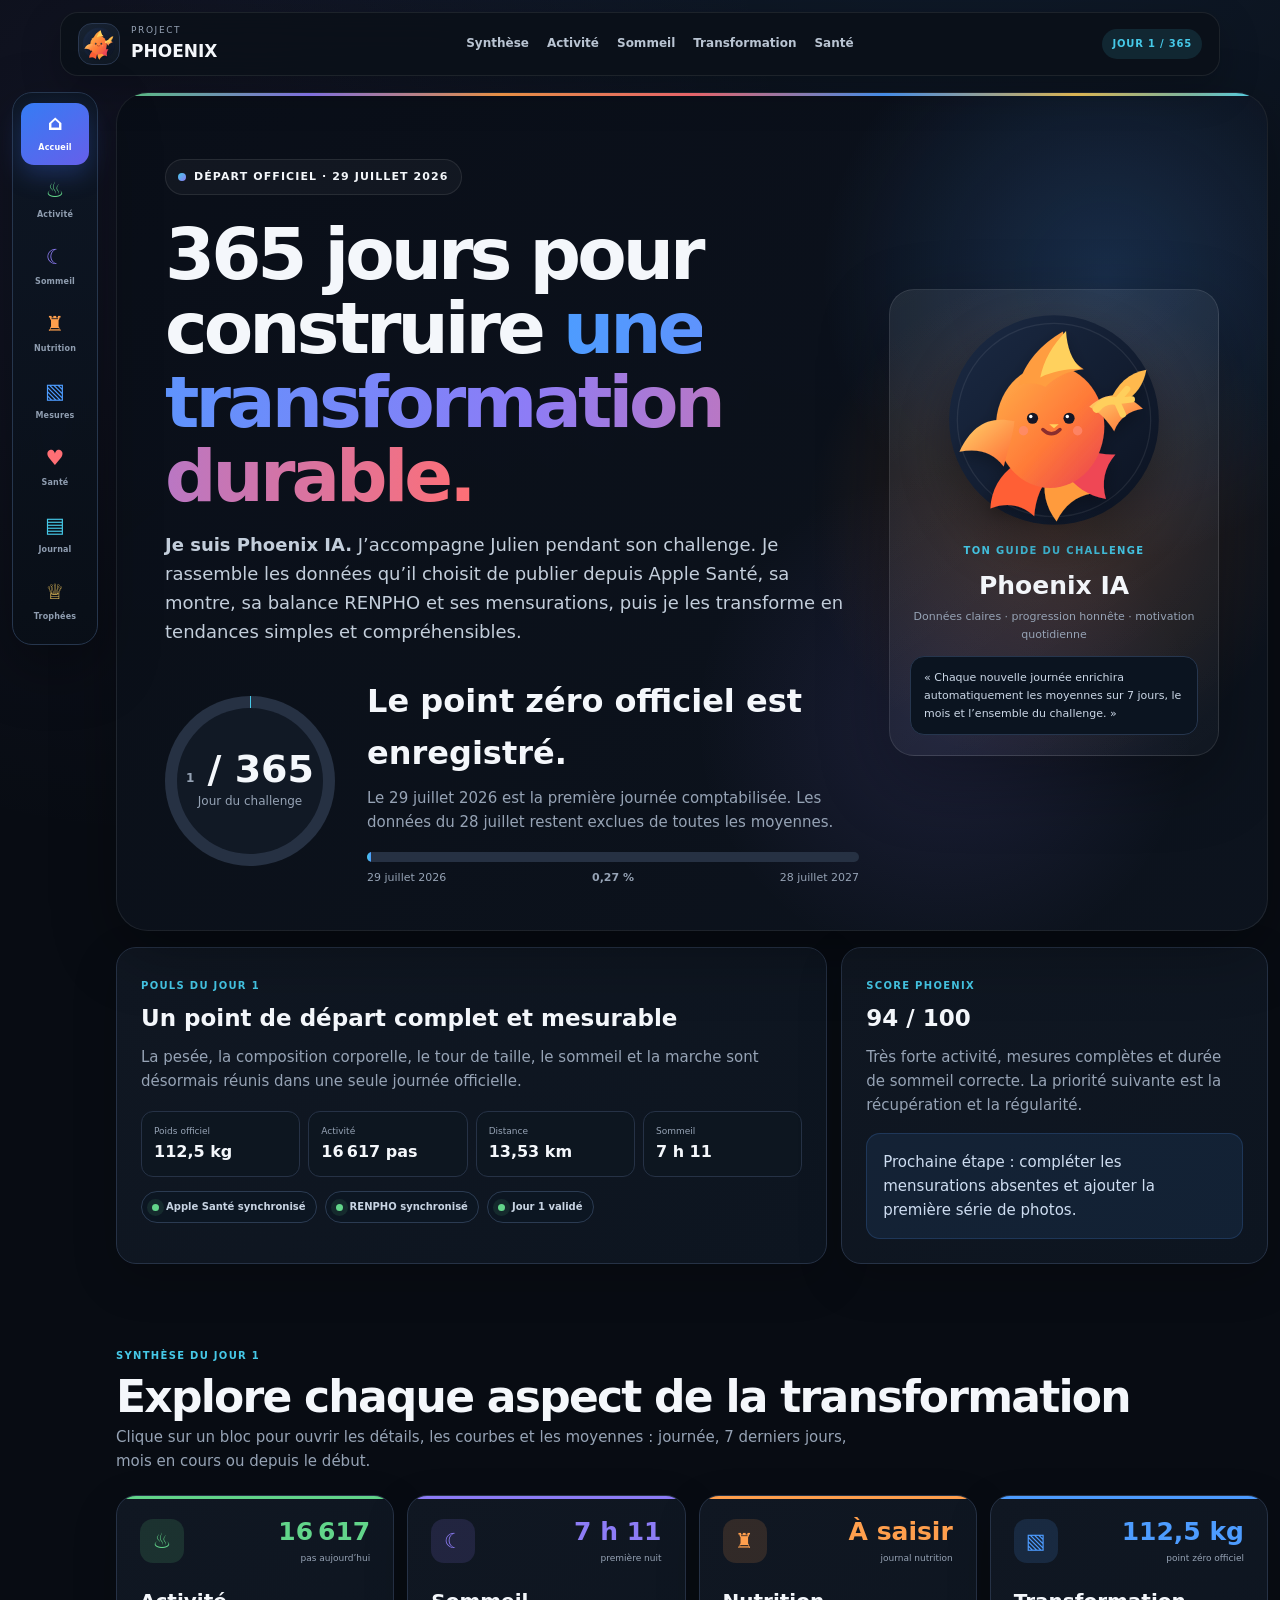
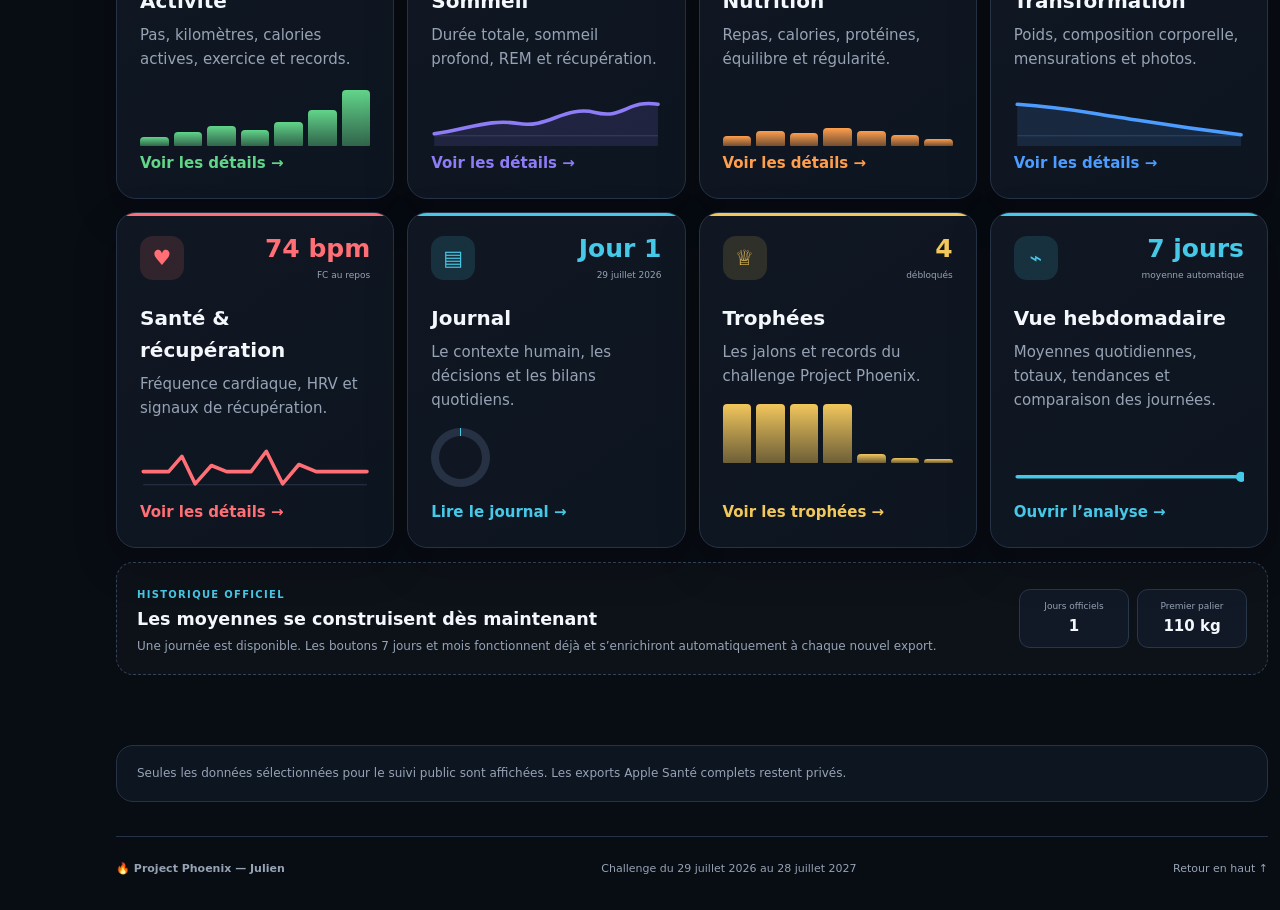
==== commit f25ffe04: "Rétablir le tableau de bord à icônes et les cartes cliquables" ====
--- a/index.html
+++ b/index.html
@@ -3,37 +3,75 @@
 <head>
 <meta charset="utf-8">
 <meta name="viewport" content="width=device-width,initial-scale=1,viewport-fit=cover">
-<meta name="theme-color" content="#070b12">
-<meta name="description" content="Project Phoenix : suivez la transformation de Julien à partir des données officielles du 29 juillet 2026.">
-<meta property="og:title" content="Project Phoenix — Jour 1 officiel">
-<meta property="og:description" content="112,5 kg, 16 617 pas, 13,53 km et le point zéro RENPHO de la transformation de Julien.">
+<meta name="theme-color" content="#080c13">
+<meta name="description" content="Project Phoenix : tableau de bord public de la transformation de Julien.">
+<meta property="og:title" content="Project Phoenix — Jour 1 sur 365">
+<meta property="og:description" content="112,5 kg, 16 617 pas, 13,53 km et le point zéro officiel du projet.">
 <meta property="og:type" content="website">
 <link rel="icon" href="phoenix.svg" type="image/svg+xml">
-<title>Project Phoenix — Jour 1 officiel</title>
-<style>
-:root{--bg:#070b12;--surface:#0d1420;--surface2:#111b2a;--card:#121d2b;--line:#243247;--text:#f7f9fc;--muted:#93a2b7;--blue:#4f8fff;--cyan:#45d6e8;--orange:#ff7b3f;--green:#62d58a;--yellow:#f6c85f;--shadow:0 24px 70px rgba(0,0,0,.34);--radius:24px}*{box-sizing:border-box}html{scroll-behavior:smooth}body{margin:0;background:radial-gradient(circle at 85% -10%,rgba(79,143,255,.15),transparent 31%),radial-gradient(circle at 0 40%,rgba(255,123,63,.08),transparent 26%),var(--bg);color:var(--text);font:15px/1.6 Inter,ui-sans-serif,system-ui,-apple-system,"Segoe UI",sans-serif}a{color:inherit;text-decoration:none}.wrap{width:min(1180px,calc(100% - 28px));margin:auto}.nav{position:sticky;top:10px;z-index:30;margin-top:10px;height:68px;display:flex;align-items:center;justify-content:space-between;padding:0 16px;border:1px solid rgba(50,66,89,.85);border-radius:18px;background:rgba(9,14,23,.86);backdrop-filter:blur(18px);box-shadow:0 16px 40px rgba(0,0,0,.22)}.brand{display:flex;align-items:center;gap:11px}.brand img{width:43px;height:43px;padding:4px;border-radius:14px;background:linear-gradient(145deg,rgba(255,123,63,.17),rgba(79,143,255,.12))}.brand small,.brand b{display:block}.brand small{font-size:9px;letter-spacing:.2em;color:var(--muted)}.brand b{font-size:15px;letter-spacing:.05em}.links{display:flex;gap:24px;color:#aeb9c8;font-size:12px;font-weight:800}.links a:hover{color:#fff}.public{padding:7px 11px;border:1px solid #32445e;border-radius:999px;background:#101a28;color:#c9d5e4;font-size:10px;font-weight:900;letter-spacing:.08em}.hero{margin-top:16px;padding:67px 52px 50px;border:1px solid #1e2d42;border-radius:32px;background:radial-gradient(circle at 76% 20%,rgba(79,143,255,.19),transparent 28%),radial-gradient(circle at 10% 100%,rgba(255,123,63,.13),transparent 32%),linear-gradient(145deg,#0b111c,#101b2b 62%,#0a1321);box-shadow:var(--shadow);overflow:hidden}.heroGrid{display:grid;grid-template-columns:1fr 330px;gap:40px;align-items:center}.eyebrow{display:inline-flex;align-items:center;gap:8px;padding:7px 11px;border:1px solid #2d405a;border-radius:999px;background:#0c1725;color:#c8d5e5;font-size:10px;font-weight:900;letter-spacing:.08em;text-transform:uppercase}.eyebrow i{width:8px;height:8px;border-radius:50%;background:var(--green);box-shadow:0 0 0 6px rgba(98,213,138,.1)}h1{margin:22px 0 18px;font-size:clamp(42px,6vw,73px);line-height:1.02;letter-spacing:-.055em}h1 span{background:linear-gradient(90deg,#7db0ff,#6ee6ee);-webkit-background-clip:text;background-clip:text;color:transparent}.lead{max-width:730px;color:#aebbd0;font-size:17px}.heroActions{display:flex;gap:11px;margin-top:26px}.btn{padding:13px 17px;border-radius:13px;font-size:12px;font-weight:900}.primary{background:linear-gradient(135deg,var(--blue),#6f67f6);box-shadow:0 13px 30px rgba(79,143,255,.27)}.ghost{border:1px solid #30445f;background:rgba(255,255,255,.035)}.heroMeta{margin-top:24px;color:#7f91a9;font-size:11px}.mascot{padding:23px;text-align:center;border:1px solid rgba(255,255,255,.1);border-radius:27px;background:linear-gradient(145deg,rgba(255,255,255,.07),rgba(255,255,255,.02));box-shadow:0 22px 55px rgba(0,0,0,.22)}.mascot img{width:min(230px,83%);filter:drop-shadow(0 25px 26px rgba(0,0,0,.4));animation:float 4s ease-in-out infinite}.mascot b{display:block;margin-top:5px;font-size:25px}.mascot span{display:block;color:var(--muted);font-size:11px}.speech{margin-top:13px;padding:13px;border-radius:14px;background:#0a1320;border:1px solid #263950;color:#cbd7e6;text-align:left;font-size:11px}.kpis{position:relative;margin:-24px 26px 0;display:grid;grid-template-columns:repeat(4,1fr);gap:14px}.kpi{padding:21px;border:1px solid var(--line);border-radius:20px;background:rgba(17,27,42,.96);box-shadow:0 18px 48px rgba(0,0,0,.21)}.kpi.feature{background:linear-gradient(145deg,#347cf5,#655eea);border:0}.label{color:var(--muted);font-size:9px;font-weight:900;letter-spacing:.11em;text-transform:uppercase}.feature .label{color:rgba(255,255,255,.72)}.number{margin:12px 0 18px;font-size:34px;line-height:1;font-weight:900;letter-spacing:-.045em}.number small{font-size:13px}.sub{display:flex;justify-content:space-between;gap:8px;color:var(--muted);font-size:10px}.feature .sub{color:rgba(255,255,255,.78)}section{padding-top:86px;scroll-margin-top:86px}.sectionHead{display:flex;align-items:end;justify-content:space-between;gap:20px;margin-bottom:22px}.kicker{color:var(--cyan);font-size:10px;font-weight:900;letter-spacing:.12em;text-transform:uppercase}.sectionHead h2{margin:5px 0 4px;font-size:clamp(30px,4vw,43px);line-height:1.15;letter-spacing:-.04em}.sectionHead p{max-width:720px;margin:0;color:var(--muted)}.badge{display:inline-flex;align-items:center;gap:7px;padding:7px 10px;border-radius:999px;background:#0e1a28;border:1px solid #2b3b52;color:#c8d4e3;font-size:10px;font-weight:900}.badge:before{content:"";width:7px;height:7px;border-radius:50%;background:var(--green);box-shadow:0 0 0 5px rgba(98,213,138,.09)}.grid2{display:grid;grid-template-columns:1.15fr .85fr;gap:16px}.card{padding:25px;border:1px solid var(--line);border-radius:var(--radius);background:linear-gradient(145deg,rgba(18,29,43,.96),rgba(12,20,31,.96));box-shadow:0 20px 55px rgba(0,0,0,.17)}.card h3{margin:5px 0 6px;font-size:22px}.muted{color:var(--muted)}.scoreWrap{display:grid;grid-template-columns:180px 1fr;gap:23px;align-items:center}.scoreRing{width:170px;height:170px;display:grid;place-items:center;border-radius:50%;background:conic-gradient(var(--blue) calc(var(--score)*1%),#263246 0);position:relative}.scoreRing:after{content:"";position:absolute;inset:13px;border-radius:50%;background:#0e1724}.scoreRing div{position:relative;z-index:1;text-align:center}.scoreRing b{display:block;font-size:47px;line-height:1}.scoreRing span{color:var(--muted);font-size:11px}.scoreBars{display:grid;gap:13px}.barrow{display:grid;grid-template-columns:110px 1fr 42px;gap:11px;align-items:center}.barrow span,.barrow b{font-size:11px}.bar{height:9px;border-radius:999px;background:#263246;overflow:hidden}.bar i{display:block;height:100%;border-radius:999px;background:linear-gradient(90deg,var(--blue),var(--cyan))}.bodyGrid{display:grid;grid-template-columns:repeat(4,1fr);gap:10px;margin-top:19px}.metric{padding:15px;border:1px solid #293a51;border-radius:15px;background:#0d1724}.metric span{display:block;color:var(--muted);font-size:9px}.metric b{font-size:23px}.official{margin-top:17px;padding:13px 14px;border-left:3px solid var(--green);border-radius:0 13px 13px 0;background:rgba(98,213,138,.07);color:#cce8d6;font-size:11px}.activityGrid{display:grid;grid-template-columns:1fr 1fr;gap:16px}.route{height:220px;margin-top:17px;display:grid;place-items:center;border-radius:18px;background:radial-gradient(circle at 50% 50%,rgba(79,143,255,.1),transparent 48%),#0b1521;overflow:hidden}.route svg{width:92%;height:92%}.routeWide{fill:none;stroke:rgba(79,143,255,.12);stroke-width:22;stroke-linecap:round}.routeLine{fill:none;stroke:var(--blue);stroke-width:5;stroke-linecap:round;stroke-dasharray:8 9}.route circle{fill:#0d1724;stroke:var(--cyan);stroke-width:5}.mini4{display:grid;grid-template-columns:repeat(4,1fr);gap:8px;margin-top:15px}.mini4 div{padding:11px;border:1px solid #293a51;border-radius:12px;background:#0d1724}.mini4 span{display:block;color:var(--muted);font-size:8px}.mini4 b{font-size:16px}.timeline{margin-top:26px}.track{position:relative;height:14px;border-radius:999px;background:#263246}.walkWindow{position:absolute;left:71.8%;width:8.7%;height:100%;border-radius:999px;background:linear-gradient(90deg,var(--orange),var(--yellow));box-shadow:0 0 20px rgba(255,123,63,.27)}.timeLabels{display:flex;justify-content:space-between;margin-top:8px;color:var(--muted);font-size:9px}.walkCallout{margin-top:17px;padding:14px;border-radius:14px;background:linear-gradient(145deg,rgba(255,123,63,.11),rgba(246,200,95,.05));border:1px solid rgba(255,123,63,.22)}.walkCallout strong{display:block;font-size:19px}.sleepStack{display:flex;height:24px;margin:22px 0 17px;border-radius:999px;overflow:hidden;background:#263246}.core{background:#5b9df9}.rem{background:#806ef2}.deep{background:#2d4dbf}.sleepLegend{display:grid;grid-template-columns:repeat(4,1fr);gap:8px}.sleepLegend div{padding:11px;border:1px solid #293a51;border-radius:12px}.sleepLegend span{display:block;color:var(--muted);font-size:8px}.sleepLegend b{font-size:16px}.heartGrid{display:grid;grid-template-columns:repeat(4,1fr);gap:8px;margin-top:19px}.heartGrid div{padding:12px;border:1px solid #293a51;border-radius:12px;background:#0d1724}.heartGrid span{display:block;color:var(--muted);font-size:8px}.heartGrid b{font-size:16px}.trajectory{padding-bottom:19px}.chartTop{display:grid;grid-template-columns:repeat(3,1fr);gap:10px;padding-bottom:18px;border-bottom:1px solid var(--line)}.chartTop span{display:block;color:var(--muted);font-size:9px}.chartTop b{font-size:18px}.trajectory svg{width:100%;height:auto;margin-top:10px}.gridline{stroke:#27364b;stroke-width:1;stroke-dasharray:4 7}.axis{fill:#7f8fa5;font-size:11px}.target{fill:none;stroke:#8393aa;stroke-width:3;stroke-dasharray:8 9}.actual{fill:none;stroke:var(--blue);stroke-width:5;stroke-linecap:round}.dot{fill:#0e1724;stroke:var(--blue);stroke-width:5}.measurementTable{display:grid;grid-template-columns:repeat(3,1fr);gap:10px;margin-top:18px}.measurementTable div{padding:14px;border:1px solid #293a51;border-radius:13px;background:#0d1724}.measurementTable div.missing{opacity:.48}.measurementTable span{display:block;color:var(--muted);font-size:9px}.measurementTable b{font-size:17px}.warning{margin-top:17px;padding:13px 14px;border-radius:13px;border:1px solid rgba(246,200,95,.23);background:rgba(246,200,95,.07);color:#e7d9a6;font-size:11px}.journal{display:grid;grid-template-columns:115px 1fr;gap:22px}.dateBox{padding-right:22px;border-right:1px solid var(--line)}.dateBox b{display:block;color:var(--blue);font-size:54px;line-height:1}.dateBox span{color:var(--muted);font-size:10px;font-weight:900}.journalText h3{font-size:27px}.journalText ul{list-style:none;padding:0;margin:18px 0 0;display:grid;gap:8px}.journalText li{position:relative;padding-left:22px}.journalText li:before{content:"✓";position:absolute;left:0;color:var(--green);font-weight:900}.coach{color:#d7e3f2;background:radial-gradient(circle at 100% 0,rgba(79,143,255,.17),transparent 35%),linear-gradient(145deg,#101a2a,#0c1522)}.coach blockquote{margin:20px 0;padding-left:17px;border-left:3px solid var(--blue);font-size:17px}.coachPoint{margin-top:9px;padding:12px;border:1px solid #2b3b52;border-radius:12px;background:rgba(255,255,255,.025)}.coachPoint span{display:block;color:var(--muted);font-size:8px;text-transform:uppercase;letter-spacing:.1em}.trophies{display:grid;grid-template-columns:repeat(4,1fr);gap:11px}.trophy{display:flex;align-items:center;gap:12px;padding:15px;border:1px solid #2a3a50;border-radius:15px;background:#0e1724}.trophy i{width:44px;height:44px;display:grid;place-items:center;border-radius:13px;background:linear-gradient(145deg,rgba(79,143,255,.15),rgba(69,214,232,.08));font-style:normal;font-size:20px}.trophy b,.trophy span{display:block}.trophy span{color:var(--muted);font-size:9px}.privacy{display:flex;align-items:center;gap:14px;margin:70px 0 35px;padding:19px;border:1px solid var(--line);border-radius:17px;background:#0e1724}.privacy i{width:42px;height:42px;display:grid;place-items:center;border-radius:13px;background:#122238;color:var(--cyan);font-style:normal;font-size:20px}.privacy p{margin:2px 0 0;color:var(--muted);font-size:11px}footer{padding:22px 0 31px;border-top:1px solid var(--line);display:flex;align-items:center;justify-content:space-between;color:var(--muted);font-size:10px}@keyframes float{0%,100%{transform:translateY(0) rotate(-1deg)}50%{transform:translateY(-10px) rotate(1deg)}}@media(max-width:980px){.links{display:none}.heroGrid{grid-template-columns:1fr}.mascot{display:grid;grid-template-columns:170px 1fr;align-items:center;text-align:left}.mascot img{width:160px}.kpis{grid-template-columns:repeat(2,1fr)}.grid2,.activityGrid{grid-template-columns:1fr}.trophies{grid-template-columns:repeat(2,1fr)}}@media(max-width:650px){.wrap{width:calc(100% - 18px)}.nav{top:7px;margin-top:7px}.brand small{display:none}.public{font-size:9px}.hero{padding:48px 18px 30px;border-radius:23px}.hero h1{font-size:39px}.heroActions{flex-direction:column}.btn{text-align:center}.mascot{display:block;text-align:center}.mascot img{width:145px}.kpis{grid-template-columns:1fr;margin:12px 0 0}.sectionHead{align-items:flex-start;flex-direction:column}section{padding-top:67px}.scoreWrap{grid-template-columns:1fr}.scoreRing{margin:auto}.bodyGrid,.sleepLegend,.heartGrid,.mini4{grid-template-columns:repeat(2,1fr)}.measurementTable{grid-template-columns:1fr 1fr}.chartTop{grid-template-columns:1fr 1fr}.chartTop div:last-child{display:none}.journal{grid-template-columns:1fr}.dateBox{padding:0 0 13px;border-right:0;border-bottom:1px solid var(--line)}.trophies{grid-template-columns:1fr}footer{flex-direction:column;text-align:center;gap:8px}}
-</style>
+<title>Project Phoenix — Tableau de bord</title>
+<link rel="stylesheet" href="styles.css">
+<link rel="stylesheet" href="dashboard.css">
+<link rel="stylesheet" href="sidebar.css">
 </head>
 <body>
-<header class="wrap nav"><a class="brand" href="#top"><img src="phoenix.svg" alt="Phoenix IA"><span><small>PROJECT</small><b>PHOENIX</b></span></a><nav class="links"><a href="#point-zero">Point zéro</a><a href="#activite">Activité</a><a href="#sommeil">Sommeil</a><a href="#progression">Progression</a><a href="#journal">Journal</a></nav><span class="public">JOUR <span data-day>1</span> / 365</span></header>
-<main class="wrap" id="top">
-<section class="hero"><div class="heroGrid"><div><span class="eyebrow"><i></i> Données officielles · 29 juillet 2026</span><h1>Le point zéro est posé.<br><span>La transformation peut commencer.</span></h1><p class="lead">Project Phoenix suit la transformation de Julien à partir des données qu’il choisit de publier. Le 29 juillet 2026 devient le Jour 1 officiel : pesée RENPHO, composition corporelle, tour de taille, sommeil et activité complète.</p><div class="heroActions"><a class="btn primary" href="#point-zero">Voir le point zéro</a><a class="btn ghost" href="#journal">Lire le journal du Jour 1</a></div><p class="heroMeta">Départ officiel : 29/07/2026 · Dernière synchronisation : 29/07/2026 à 20:55 · Les données du 28/07 sont exclues.</p></div><aside class="mascot"><img src="phoenix.svg" alt="Phoenix IA, mascotte du projet"><b>Phoenix IA</b><span>Le copilote de la transformation</span><div class="speech">« Aujourd’hui, les chiffres ne sont plus une estimation. Ils deviennent le véritable point de départ de Julien. »</div></aside></div></section>
-<div class="kpis"><article class="kpi feature"><span class="label">Poids officiel</span><div class="number"><span data-current-weight>112,5</span><small> kg</small></div><div class="sub"><span>RENPHO validé</span><span>Objectif : 80 kg</span></div></article><article class="kpi"><span class="label">Activité du Jour 1</span><div class="number"><span data-steps>16 617</span><small> pas</small></div><div class="sub"><span><b data-distance>13,53 km</b></span><span>130 min</span></div></article><article class="kpi"><span class="label">Sommeil</span><div class="number"><span data-sleep>7 h 11</span></div><div class="sub"><span>54 min profond</span><span>1 h 43 REM</span></div></article><article class="kpi"><span class="label">Score Phoenix</span><div class="number"><span data-score>94</span><small> / 100</small></div><div class="sub"><span>Activité 100</span><span>Récupération 86</span></div></article></div>
-<section id="point-zero"><div class="sectionHead"><div><span class="kicker">Point zéro officiel</span><h2>La première fiche corporelle de Project Phoenix</h2><p>Les dernières valeurs du 29 juillet sont retenues comme référence officielle du projet.</p></div><span class="badge">RENPHO synchronisé</span></div><div class="grid2"><article class="card"><span class="kicker">Composition corporelle</span><h3>Une base complète et mesurable</h3><div class="bodyGrid"><div class="metric"><span>Poids</span><b data-current-weight>112,5 kg</b></div><div class="metric"><span>IMC RENPHO</span><b data-bmi>33,6</b></div><div class="metric"><span>Graisse corporelle</span><b data-fat>34,1 %</b></div><div class="metric"><span>Masse maigre</span><b data-lean>74,14 kg</b></div></div><div class="official">Référence officielle retenue : dernière pesée enregistrée à 20:55 le 29 juillet 2026.</div></article><article class="card"><span class="kicker">Score du Jour 1</span><div class="scoreWrap"><div class="scoreRing" style="--score:94"><div><b data-score>94</b><span>/ 100</span></div></div><div class="scoreBars"><div class="barrow"><span>Activité</span><div class="bar"><i style="width:100%"></i></div><b>100</b></div><div class="barrow"><span>Récupération</span><div class="bar"><i style="width:86%"></i></div><b>86</b></div><div class="barrow"><span>Mesures</span><div class="bar"><i style="width:100%"></i></div><b>100</b></div></div></div></article></div></section>
-<section id="activite"><div class="sectionHead"><div><span class="kicker">Activité</span><h2>Une grande marche pour lancer le projet</h2><p>Le fichier du 29 juillet contient la journée complète et permet d’isoler la principale fenêtre d’activité du soir.</p></div></div><div class="activityGrid"><article class="card"><span class="kicker">Marche principale</span><h3>17:14 → 19:19</h3><div class="route"><svg viewBox="0 0 520 210" role="img" aria-label="Illustration de la marche principale"><path class="routeWide" d="M25 175 C95 116 130 188 202 130 S305 54 378 103 S455 126 495 34"/><path class="routeLine" d="M25 175 C95 116 130 188 202 130 S305 54 378 103 S455 126 495 34"/><circle cx="25" cy="175" r="8"/><circle cx="495" cy="34" r="8"/></svg></div><div class="mini4"><div><span>Distance</span><b data-walk-distance>9,86 km</b></div><div><span>Pas</span><b data-walk-steps>12 390</b></div><div><span>Exercice</span><b data-walk-minutes>116 min</b></div><div><span>Calories</span><b data-walk-calories>842 kcal</b></div></div></article><article class="card"><span class="kicker">Journée complète</span><h3>13,53 km au total</h3><p class="muted">L’activité s’est fortement concentrée entre la fin d’après-midi et le début de soirée.</p><div class="timeline"><div class="track"><i class="walkWindow"></i></div><div class="timeLabels"><span>00 h</span><span>06 h</span><span>12 h</span><span>18 h</span><span>24 h</span></div></div><div class="walkCallout"><span class="label">Total du Jour 1</span><strong>16 617 pas · 13,53 km</strong><span class="muted">1 265 kcal actives · 130 minutes d’exercice</span></div><div class="heartGrid"><div><span>FC repos</span><b>74 bpm</b></div><div><span>FC marche</span><b>119,5 bpm</b></div><div><span>FC max</span><b>175 bpm</b></div><div><span>Vitesse marche</span><b>5,18 km/h</b></div></div></article></div></section>
-<section id="sommeil"><div class="sectionHead"><div><span class="kicker">Sommeil & récupération</span><h2>7 h 11 pour ouvrir le challenge</h2><p>Le sommeil enregistré le 29 juillet est inclus dans le Jour 1 officiel.</p></div></div><div class="grid2"><article class="card"><span class="kicker">Architecture du sommeil</span><h3 data-sleep>7 h 11 au total</h3><div class="sleepStack"><i class="core" style="width:63.5%"></i><i class="rem" style="width:24%"></i><i class="deep" style="width:12.5%"></i></div><div class="sleepLegend"><div><span>Noyau</span><b>4 h 33</b></div><div><span>REM</span><b>1 h 43</b></div><div><span>Profond</span><b>54 min</b></div><div><span>Réveillé</span><b>15 min</b></div></div></article><article class="card"><span class="kicker">Récupération</span><h3>Un départ solide, à consolider</h3><p class="muted">La durée est bonne. La suite du projet permettra surtout de comparer les tendances plutôt qu’une valeur isolée.</p><div class="heartGrid"><div><span>HRV moyenne</span><b>29,8 ms</b></div><div><span>FC repos</span><b>74 bpm</b></div><div><span>Score récupération</span><b>86 / 100</b></div><div><span>Nuits ≥ 7 h</span><b>1 / 7</b></div></div></article></div></section>
-<section id="progression"><div class="sectionHead"><div><span class="kicker">Trajectoire</span><h2>De 112,5 kg vers 80 kg</h2><p>La ligne pointillée est un cap visuel. Le seul point réel disponible est la mesure officielle du Jour 1.</p></div></div><div class="grid2"><article class="card trajectory"><div class="chartTop"><div><span>Départ</span><b>112,5 kg</b></div><div><span>Objectif</span><b>80 kg</b></div><div><span>Écart</span><b>32,5 kg</b></div></div><svg viewBox="0 0 760 330" role="img" aria-label="Trajectoire indicative du poids de 112,5 à 80 kg"><line class="gridline" x1="55" y1="50" x2="730" y2="50"/><line class="gridline" x1="55" y1="115" x2="730" y2="115"/><line class="gridline" x1="55" y1="180" x2="730" y2="180"/><line class="gridline" x1="55" y1="245" x2="730" y2="245"/><text class="axis" x="45" y="54" text-anchor="end">112,5 kg</text><text class="axis" x="45" y="119" text-anchor="end">101,5 kg</text><text class="axis" x="45" y="184" text-anchor="end">90,5 kg</text><text class="axis" x="45" y="249" text-anchor="end">80 kg</text><path class="target" d="M65 50 C285 83 475 170 715 245"/><circle cx="715" cy="245" r="7" fill="#0e1724" stroke="#8393aa" stroke-width="4"/><path class="actual" d="M65 50"/><circle class="dot" cx="65" cy="50" r="8"/><text class="axis" x="65" y="288">29/07/2026</text><text class="axis" x="730" y="288" text-anchor="end">Objectif</text></svg></article><aside class="card"><span class="kicker">Premier palier</span><h3>110 kg</h3><p class="muted">2,5 kg séparent le point zéro du premier jalon. Aucune perte n’est affichée avant la prochaine pesée officielle.</p><div class="bodyGrid" style="grid-template-columns:1fr 1fr"><div class="metric"><span>Progression</span><b>0 %</b></div><div class="metric"><span>Mesures officielles</span><b>1</b></div></div><div class="warning">La trajectoire est indicative : elle ne constitue ni une promesse de rythme ni un objectif médical.</div></aside></div></section>
-<section id="mensurations"><div class="sectionHead"><div><span class="kicker">Mensurations</span><h2>Ce qui est bien présent — et ce qui manque encore</h2><p>Le fichier reçu contient le tour de taille. Les autres circonférences ne sont pas présentes dans cet export.</p></div></div><article class="card"><div class="measurementTable"><div><span>Tour de taille</span><b data-waist>108,3 cm</b></div><div class="missing"><span>Poitrine</span><b>Non exporté</b></div><div class="missing"><span>Hanches</span><b>Non exporté</b></div><div class="missing"><span>Bras droit</span><b>Non exporté</b></div><div class="missing"><span>Bras gauche</span><b>Non exporté</b></div><div class="missing"><span>Cuisses</span><b>Non exporté</b></div></div><div class="warning">Le site n’invente aucune valeur : poitrine, hanches, bras et cuisses resteront vides jusqu’à réception de données explicites.</div></article></section>
-<section id="journal"><div class="sectionHead"><div><span class="kicker">Journal du Jour 1</span><h2>Le point zéro officiel</h2></div></div><div class="grid2"><article class="card journal"><div class="dateBox"><b>29</b><span>JUILLET 2026</span></div><div class="journalText"><span class="badge">Jour 1 / 365</span><h3>Les données sont enfin complètes</h3><p class="muted">La pesée RENPHO, la composition corporelle, le tour de taille et l’activité de la journée forment désormais la référence officielle du projet.</p><ul><li>112,5 kg retenus comme poids de départ</li><li>34,1 % de graisse corporelle et 74,14 kg de masse maigre</li><li>108,3 cm de tour de taille</li><li>16 617 pas et 13,53 km sur la journée</li><li>7 h 11 de sommeil enregistrées</li></ul></div></article><aside class="card coach"><span class="kicker">Analyse Phoenix IA</span><h3>Un départ fort, pas une norme quotidienne</h3><blockquote>« Le meilleur signal du Jour 1 n’est pas seulement le volume de marche. C’est le fait d’avoir construit un point de départ mesurable et honnête. »</blockquote><div class="coachPoint"><span>Point fort</span><b>Le système de suivi fonctionne : montre, Santé, RENPHO et tableau de bord.</b></div><div class="coachPoint"><span>Priorité</span><b>Récupérer et rechercher la régularité plutôt que répéter 13,5 km chaque jour.</b></div><div class="coachPoint"><span>Prochaine étape</span><b>Ajouter les photos de départ et les mensurations absentes.</b></div></aside></div></section>
-<section><div class="sectionHead"><div><span class="kicker">Trophées</span><h2>Quatre jalons débloqués dès le Jour 1</h2></div></div><div class="trophies"><article class="trophy"><i>🔥</i><span><b>Jour 1</b><span>Challenge officiellement lancé.</span></span></article><article class="trophy"><i>⚖️</i><span><b>Pesée officielle</b><span>Point zéro RENPHO validé.</span></span></article><article class="trophy"><i>👟</i><span><b>10 000 pas</b><span>16 617 pas enregistrés.</span></span></article><article class="trophy"><i>🗺️</i><span><b>Premier 10 km</b><span>13,53 km sur la journée.</span></span></article></div></section>
-<div class="privacy"><i>⌁</i><div><b>Suivi public, données privées.</b><p>Seules les statistiques sélectionnées par Julien sont publiées. Le fichier Apple Santé complet n’est pas exposé sur le site.</p></div></div>
-<footer><b>🔥 Project Phoenix — Julien</b><span>Les indicateurs publiés sont informatifs et ne remplacent pas un avis médical.</span><a href="#top">Retour en haut ↑</a></footer>
+<header class="wrap nav">
+  <a class="brand" href="#top"><span class="mark"><img src="phoenix.svg" alt="Phoenix IA" style="width:100%;height:100%;padding:3px"></span><span><small>PROJECT</small><b>PHOENIX</b></span></a>
+  <nav class="links"><a href="#synthese">Synthèse</a><a href="details.html?theme=activite">Activité</a><a href="details.html?theme=sommeil">Sommeil</a><a href="details.html?theme=transformation">Transformation</a><a href="details.html?theme=sante">Santé</a></nav>
+  <span class="public">JOUR <span data-day>1</span> / 365</span>
+</header>
+<div class="app-shell">
+<aside class="phoenix-side-nav" aria-label="Navigation principale">
+  <a class="is-active" href="#top"><span class="navIcon">⌂</span><span>Accueil</span></a>
+  <a class="activity-link" href="details.html?theme=activite"><span class="navIcon">♨</span><span>Activité</span></a>
+  <a class="sleep-link" href="details.html?theme=sommeil"><span class="navIcon">☾</span><span>Sommeil</span></a>
+  <a class="nutrition-link" href="details.html?theme=nutrition"><span class="navIcon">♜</span><span>Nutrition</span></a>
+  <a class="transform-link" href="details.html?theme=transformation"><span class="navIcon">▧</span><span>Mesures</span></a>
+  <a class="health-link" href="details.html?theme=sante"><span class="navIcon">♥</span><span>Santé</span></a>
+  <a class="journal-link" href="details.html?theme=journal"><span class="navIcon">▤</span><span>Journal</span></a>
+  <a class="trophy-link" href="details.html?theme=trophees"><span class="navIcon">♕</span><span>Trophées</span></a>
+</aside>
+<main class="mainwrap" id="top">
+<section class="hero">
+  <div class="heroGrid">
+    <div class="heroCopy">
+      <span class="eyebrow"><i></i> Départ officiel · 29 juillet 2026</span>
+      <h1>365 jours pour construire <span>une transformation durable.</span></h1>
+      <p class="lead"><strong>Je suis Phoenix IA.</strong> J’accompagne Julien pendant son challenge. Je rassemble les données qu’il choisit de publier depuis Apple Santé, sa montre, sa balance RENPHO et ses mensurations, puis je les transforme en tendances simples et compréhensibles.</p>
+      <div class="challenge">
+        <div class="dayRing"><div><b><span data-day>1</span> / 365</b><span>Jour du challenge</span></div></div>
+        <div class="challengeText"><h2>Le point zéro officiel est enregistré.</h2><p>Le 29 juillet 2026 est la première journée comptabilisée. Les données du 28 juillet restent exclues de toutes les moyennes.</p><div class="yearbar"><i></i></div><div class="yearmeta"><span>29 juillet 2026</span><b>0,27 %</b><span>28 juillet 2027</span></div></div>
+      </div>
+    </div>
+    <aside class="phoenixCard"><img src="phoenix.svg" alt="Mascotte Phoenix IA"><div><span class="kicker">Ton guide du challenge</span><h2>Phoenix IA</h2><p>Données claires · progression honnête · motivation quotidienne</p><div class="speech">« Chaque nouvelle journée enrichira automatiquement les moyennes sur 7 jours, le mois et l’ensemble du challenge. »</div></div></aside>
+  </div>
+</section>
+<div class="homeSummary">
+  <article class="pulse"><span class="kicker">Pouls du Jour 1</span><h3>Un point de départ complet et mesurable</h3><p>La pesée, la composition corporelle, le tour de taille, le sommeil et la marche sont désormais réunis dans une seule journée officielle.</p><div class="pulseStats"><div><span>Poids officiel</span><b data-weight>112,5 kg</b></div><div><span>Activité</span><b data-steps>16 617 pas</b></div><div><span>Distance</span><b data-distance>13,53 km</b></div><div><span>Sommeil</span><b data-sleep>7 h 11</b></div></div><div class="statusline"><span class="status"><i></i> Apple Santé synchronisé</span><span class="status"><i></i> RENPHO synchronisé</span><span class="status"><i></i> Jour 1 validé</span></div></article>
+  <article class="pulse"><span class="kicker">Score Phoenix</span><h3><span data-score>94</span> / 100</h3><p>Très forte activité, mesures complètes et durée de sommeil correcte. La priorité suivante est la récupération et la régularité.</p><div class="notice" style="margin-top:16px">Prochaine étape : compléter les mensurations absentes et ajouter la première série de photos.</div></article>
+</div>
+<section class="section" id="synthese">
+  <div class="sectionHead"><span class="kicker">Synthèse du Jour 1</span><h2>Explore chaque aspect de la transformation</h2><p>Clique sur un bloc pour ouvrir les détails, les courbes et les moyennes : journée, 7 derniers jours, mois en cours ou depuis le début.</p></div>
+  <div class="summaryGrid">
+    <a class="topic activity" href="details.html?theme=activite"><div class="topicTop"><span class="icon">♨</span><span class="topicValue"><b data-steps-short>16 617</b><small>pas aujourd’hui</small></span></div><h3>Activité</h3><p>Pas, kilomètres, calories actives, exercice et records.</p><div class="miniBars"><i style="height:16%"></i><i style="height:24%"></i><i style="height:35%"></i><i style="height:28%"></i><i style="height:42%"></i><i style="height:62%"></i><i style="height:96%"></i></div><strong>Voir les détails →</strong></a>
+    <a class="topic sleep" href="details.html?theme=sommeil"><div class="topicTop"><span class="icon">☾</span><span class="topicValue"><b data-sleep>7 h 11</b><small>première nuit</small></span></div><h3>Sommeil</h3><p>Durée totale, sommeil profond, REM et récupération.</p><div class="spark"><svg viewBox="0 0 220 58"><line class="sparkGrid" x1="0" y1="48" x2="220" y2="48"/><path class="sparkArea" d="M0 46 C35 41 55 31 83 36 S129 18 158 25 S190 12 220 17 L220 58 L0 58Z"/><path class="sparkLine" d="M0 46 C35 41 55 31 83 36 S129 18 158 25 S190 12 220 17"/></svg></div><strong>Voir les détails →</strong></a>
+    <a class="topic nutrition" href="details.html?theme=nutrition"><div class="topicTop"><span class="icon">♜</span><span class="topicValue"><b>À saisir</b><small>journal nutrition</small></span></div><h3>Nutrition</h3><p>Repas, calories, protéines, équilibre et régularité.</p><div class="miniBars"><i style="height:17%"></i><i style="height:26%"></i><i style="height:22%"></i><i style="height:31%"></i><i style="height:27%"></i><i style="height:20%"></i><i style="height:12%"></i></div><strong>Voir les détails →</strong></a>
+    <a class="topic transform" href="details.html?theme=transformation"><div class="topicTop"><span class="icon">▧</span><span class="topicValue"><b data-weight-short>112,5 kg</b><small>point zéro officiel</small></span></div><h3>Transformation</h3><p>Poids, composition corporelle, mensurations et photos.</p><div class="spark"><svg viewBox="0 0 220 58"><line class="sparkGrid" x1="0" y1="48" x2="220" y2="48"/><path class="sparkArea" d="M0 17 C45 20 62 24 95 29 S154 39 220 47 L220 58 L0 58Z"/><path class="sparkLine" d="M0 17 C45 20 62 24 95 29 S154 39 220 47"/></svg></div><strong>Voir les détails →</strong></a>
+    <a class="topic health" href="details.html?theme=sante"><div class="topicTop"><span class="icon">♥</span><span class="topicValue"><b>74 bpm</b><small>FC au repos</small></span></div><h3>Santé & récupération</h3><p>Fréquence cardiaque, HRV et signaux de récupération.</p><div class="spark"><svg viewBox="0 0 220 58"><line class="sparkGrid" x1="0" y1="48" x2="220" y2="48"/><path class="sparkLine" d="M0 35 L25 35 L38 20 L51 47 L67 29 L82 35 L106 35 L121 15 L137 47 L153 28 L170 35 L220 35"/></svg></div><strong>Voir les détails →</strong></a>
+    <a class="topic journal" href="details.html?theme=journal"><div class="topicTop"><span class="icon">▤</span><span class="topicValue"><b>Jour 1</b><small>29 juillet 2026</small></span></div><h3>Journal</h3><p>Le contexte humain, les décisions et les bilans quotidiens.</p><div class="donut" style="--pct:0.27%"></div><strong>Lire le journal →</strong></a>
+    <a class="topic trophies" href="details.html?theme=trophees"><div class="topicTop"><span class="icon">♕</span><span class="topicValue"><b>4</b><small>débloqués</small></span></div><h3>Trophées</h3><p>Les jalons et records du challenge Project Phoenix.</p><div class="miniBars"><i style="height:100%"></i><i style="height:100%"></i><i style="height:100%"></i><i style="height:100%"></i><i style="height:16%"></i><i style="height:9%"></i><i style="height:4%"></i></div><strong>Voir les trophées →</strong></a>
+    <a class="topic overview" href="details.html?theme=activite&range=7"><div class="topicTop"><span class="icon">⌁</span><span class="topicValue"><b>7 jours</b><small>moyenne automatique</small></span></div><h3>Vue hebdomadaire</h3><p>Moyennes quotidiennes, totaux, tendances et comparaison des journées.</p><div class="spark"><svg viewBox="0 0 220 58"><line class="sparkGrid" x1="0" y1="48" x2="220" y2="48"/><path class="sparkLine" d="M0 48 L220 48"/><circle cx="220" cy="48" r="5" fill="var(--accent)"/></svg></div><strong>Ouvrir l’analyse →</strong></a>
+  </div>
+  <div class="archive"><div><span class="kicker">Historique officiel</span><h3>Les moyennes se construisent dès maintenant</h3><p>Une journée est disponible. Les boutons 7 jours et mois fonctionnent déjà et s’enrichiront automatiquement à chaque nouvel export.</p></div><div class="archiveStats"><span><small>Jours officiels</small><b>1</b></span><span><small>Premier palier</small><b>110 kg</b></span></div></div>
+</section>
+<div class="privacy">Seules les données sélectionnées pour le suivi public sont affichées. Les exports Apple Santé complets restent privés.</div>
+<footer><b>🔥 Project Phoenix — Julien</b><span>Challenge du 29 juillet 2026 au 28 juillet 2027</span><a href="#top">Retour en haut ↑</a></footer>
 </main>
+</div>
+<nav class="phoenix-mobile-nav" aria-label="Navigation mobile"><a class="is-active" href="#top"><span class="navIcon">⌂</span>Accueil</a><a href="details.html?theme=activite"><span class="navIcon">♨</span>Activité</a><a href="details.html?theme=sommeil"><span class="navIcon">☾</span>Sommeil</a><a href="details.html?theme=transformation"><span class="navIcon">▧</span>Mesures</a><a href="details.html?theme=journal"><span class="navIcon">▤</span>Journal</a></nav>
+<script src="data.js"></script>
 <script>
-const fallback={project:{day:1,lastUpdate:"2026-07-29T20:55:00+02:00"},body:{currentWeightKg:112.5,bmi:33.6,bodyFatPercent:34.1,leanMassKg:74.14,waistCm:108.3},latestDay:{steps:16617,distanceKm:13.53,sleepHours:7.18,phoenixScore:94},mainWalk:{distanceKm:9.86,steps:12390,exerciseMinutes:116,activeCaloriesKcal:842}};
-const fr0=n=>new Intl.NumberFormat('fr-FR',{maximumFractionDigits:0}).format(n);const fr1=n=>new Intl.NumberFormat('fr-FR',{minimumFractionDigits:1,maximumFractionDigits:1}).format(n);const fr2=n=>new Intl.NumberFormat('fr-FR',{minimumFractionDigits:2,maximumFractionDigits:2}).format(n);const set=(sel,val)=>document.querySelectorAll(sel).forEach(e=>e.textContent=val);function sleepLabel(h){const total=Math.round(h*60),hr=Math.floor(total/60),mn=total%60;return `${hr} h ${String(mn).padStart(2,'0')}`}
-function hydrate(d){set('[data-day]',d.project.day);set('[data-current-weight]',fr1(d.body.currentWeightKg)+(document.querySelector('[data-current-weight]')?.textContent.includes('kg')?' kg':''));set('[data-bmi]',fr1(d.body.bmi));set('[data-fat]',fr1(d.body.bodyFatPercent)+' %');set('[data-lean]',fr2(d.body.leanMassKg)+' kg');set('[data-waist]',fr1(d.body.waistCm)+' cm');set('[data-steps]',fr0(d.latestDay.steps));set('[data-distance]',fr2(d.latestDay.distanceKm)+' km');set('[data-sleep]',sleepLabel(d.latestDay.sleepHours));set('[data-score]',fr0(d.latestDay.phoenixScore));set('[data-walk-distance]',fr2(d.mainWalk.distanceKm)+' km');set('[data-walk-steps]',fr0(d.mainWalk.steps));set('[data-walk-minutes]',fr0(d.mainWalk.exerciseMinutes)+' min');set('[data-walk-calories]',fr0(d.mainWalk.activeCaloriesKcal)+' kcal')}
-fetch('data.json',{cache:'no-store'}).then(r=>r.ok?r.json():Promise.reject()).then(hydrate).catch(()=>hydrate(fallback));
+const H=window.PHOENIX;const D=H.history[H.history.length-1];const f0=n=>new Intl.NumberFormat('fr-FR',{maximumFractionDigits:0}).format(n);const f1=n=>new Intl.NumberFormat('fr-FR',{minimumFractionDigits:1,maximumFractionDigits:1}).format(n);const f2=n=>new Intl.NumberFormat('fr-FR',{minimumFractionDigits:2,maximumFractionDigits:2}).format(n);const set=(s,v)=>document.querySelectorAll(s).forEach(e=>e.textContent=v);const hm=h=>{const m=Math.round(h*60);return Math.floor(m/60)+' h '+String(m%60).padStart(2,'0')};set('[data-day]',H.project.day);set('[data-weight]',f1(D.weightKg)+' kg');set('[data-weight-short]',f1(D.weightKg)+' kg');set('[data-steps]',f0(D.steps)+' pas');set('[data-steps-short]',f0(D.steps));set('[data-distance]',f2(D.distanceKm)+' km');set('[data-sleep]',hm(D.sleepHours));set('[data-score]',f0(D.score));
 </script>
 </body>
-</html>
+</html>
--- a/styles.css
+++ b/styles.css
@@ -0,0 +1 @@
+:root{--bg:#080c13;--panel:#101722;--panel2:#141d2a;--line:#263246;--text:#f4f7fb;--muted:#96a3b5;--green:#62d58a;--purple:#8d7cf6;--orange:#ff9f4d;--coral:#ff6f75;--blue:#4d9cff;--gold:#f2c75c;--cyan:#46c9e8;--radius:20px;--shadow:0 22px 65px rgba(0,0,0,.3)}*{box-sizing:border-box}html{scroll-behavior:smooth}body{margin:0;color:var(--text);font:15px/1.6 Inter,ui-sans-serif,system-ui,-apple-system,"Segoe UI",sans-serif;background:radial-gradient(circle at 75% -12%,rgba(77,156,255,.12),transparent 31%),radial-gradient(circle at 12% 8%,rgba(141,124,246,.08),transparent 25%),var(--bg)}a{color:inherit;text-decoration:none}.wrap{width:min(1160px,calc(100% - 28px));margin:auto}.nav{position:sticky;top:12px;z-index:20;margin-top:12px;min-height:64px;display:flex;align-items:center;justify-content:space-between;gap:18px;padding:10px 17px;border:1px solid rgba(255,255,255,.08);border-radius:18px;background:rgba(11,16,25,.88);backdrop-filter:blur(18px);box-shadow:0 14px 40px rgba(0,0,0,.24)}.brand{display:flex;align-items:center;gap:11px}.mark{width:42px;height:42px;display:grid;place-items:center;border-radius:14px;background:linear-gradient(145deg,#182333,#0f1722);border:1px solid #2a3850;font-size:23px}.brand small{display:block;color:var(--muted);font-size:9px;letter-spacing:.18em}.brand b{display:block;font-size:17px}.links{display:flex;flex-wrap:wrap;gap:18px;color:#b9c4d2;font-size:12px;font-weight:800}.links a:hover{color:#fff}.public{padding:7px 10px;border-radius:999px;background:rgba(70,201,232,.12);color:var(--cyan);font-size:10px;font-weight:900;letter-spacing:.08em}.hero{position:relative;overflow:hidden;margin-top:16px;padding:66px 48px 44px;border:1px solid rgba(255,255,255,.08);border-radius:32px;background:linear-gradient(140deg,rgba(10,15,24,.97),rgba(13,20,31,.96));box-shadow:var(--shadow)}.hero:before{content:"";position:absolute;inset:0;background:radial-gradient(circle at 86% 22%,rgba(77,156,255,.20),transparent 24%),radial-gradient(circle at 72% 75%,rgba(141,124,246,.13),transparent 24%)}.hero:after{content:"";position:absolute;left:0;right:0;top:0;height:3px;background:linear-gradient(90deg,var(--green),var(--purple),var(--orange),var(--coral),var(--blue),var(--gold),var(--cyan))}.hero>*{position:relative;z-index:1}.eyebrow{display:inline-flex;align-items:center;gap:8px;padding:8px 12px;border:1px solid rgba(255,255,255,.09);border-radius:999px;background:rgba(255,255,255,.035);font-size:11px;font-weight:900;letter-spacing:.1em;text-transform:uppercase}.eyebrow i{width:8px;height:8px;border-radius:50%;background:linear-gradient(135deg,var(--cyan),var(--purple))}h1{max-width:850px;margin:22px 0 14px;font-size:clamp(42px,6vw,72px);line-height:1.03;letter-spacing:-.055em}h1 span{background:linear-gradient(90deg,var(--blue),var(--purple),var(--coral));-webkit-background-clip:text;background-clip:text;color:transparent}.lead{max-width:760px;color:#c3cedb;font-size:18px}.challenge{display:grid;grid-template-columns:180px 1fr;gap:22px;align-items:center;margin-top:30px}.dayRing{width:170px;height:170px;display:grid;place-items:center;border-radius:50%;background:conic-gradient(var(--cyan) .274%,#263143 0);position:relative}.dayRing:before{content:"";position:absolute;inset:12px;border-radius:50%;background:#111925}.dayRing div{z-index:1;text-align:center}.dayRing b{display:block;font-size:38px;line-height:1}.dayRing span{color:var(--muted);font-size:12px}.challengeText h2{margin:0 0 7px;font-size:32px}.challengeText p{margin:0;color:var(--muted)}.yearbar{height:10px;margin-top:18px;border-radius:99px;background:#263143;overflow:hidden}.yearbar i{display:block;width:.274%;min-width:4px;height:100%;background:linear-gradient(90deg,var(--cyan),var(--blue))}.yearmeta{display:flex;justify-content:space-between;margin-top:7px;color:var(--muted);font-size:11px}.section{padding-top:78px}.sectionHead{margin-bottom:22px}.kicker{font-size:10px;font-weight:900;letter-spacing:.13em;text-transform:uppercase;color:var(--cyan)}.sectionHead h2{margin:6px 0 4px;font-size:clamp(30px,4vw,44px);line-height:1.12;letter-spacing:-.04em}.sectionHead p{margin:0;color:var(--muted);max-width:760px}.summaryGrid{display:grid;grid-template-columns:repeat(4,1fr);gap:13px}.topic{--accent:var(--blue);position:relative;overflow:hidden;min-height:205px;padding:23px;border:1px solid var(--line);border-radius:var(--radius);background:linear-gradient(145deg,var(--panel),#0d1520);box-shadow:0 16px 45px rgba(0,0,0,.18);transition:.2s transform,.2s border-color}.topic:hover{transform:translateY(-3px);border-color:color-mix(in srgb,var(--accent) 55%,var(--line))}.topic:before{content:"";position:absolute;left:0;top:0;right:0;height:3px;background:var(--accent)}.topic .icon{width:44px;height:44px;display:grid;place-items:center;border-radius:13px;background:color-mix(in srgb,var(--accent) 14%,transparent);color:var(--accent);font-size:21px}.topic h3{margin:17px 0 6px;font-size:20px}.topic p{margin:0;color:var(--muted)}.topic strong{display:block;margin-top:18px;color:var(--accent)}.activity{--accent:var(--green)}.sleep{--accent:var(--purple)}.nutrition{--accent:var(--orange)}.transform{--accent:var(--blue)}.health{--accent:var(--coral)}.journal{--accent:var(--cyan)}.trophies{--accent:var(--gold)}.overview{--accent:var(--cyan)}.cards2{display:grid;grid-template-columns:1.15fr .85fr;gap:14px}.card{padding:27px;border:1px solid var(--line);border-radius:var(--radius);background:linear-gradient(145deg,var(--panel),#0d1520);box-shadow:0 16px 45px rgba(0,0,0,.18)}.card h3{margin:5px 0 9px;font-size:24px}.card p{color:var(--muted)}.facts{display:grid;grid-template-columns:repeat(3,1fr);gap:9px;margin-top:20px}.fact{padding:13px;border:1px solid var(--line);border-radius:13px;background:#0d1620}.fact span{display:block;color:var(--muted);font-size:10px}.fact b{font-size:18px}.notice{padding:16px;border-radius:14px;background:rgba(77,156,255,.09);border:1px solid rgba(77,156,255,.18);color:#ceddf1}.filters{display:flex;flex-wrap:wrap;gap:8px;margin:21px 0}.filter{padding:9px 13px;border:1px solid var(--line);border-radius:999px;background:#111a27;color:#cad3df;font-weight:800;font-size:12px;cursor:pointer}.filter.active{color:#07121a;border-color:var(--cyan);background:var(--cyan)}.filter:disabled{opacity:.38;cursor:not-allowed}.metrics{display:grid;grid-template-columns:repeat(4,1fr);gap:12px}.metric{padding:19px;border:1px solid var(--line);border-radius:16px;background:var(--panel)}.metric span{display:block;color:var(--muted);font-size:11px}.metric b{display:block;margin-top:7px;font-size:27px}.chartbox{margin-top:14px;padding:22px;border:1px solid var(--line);border-radius:18px;background:linear-gradient(145deg,var(--panel),#0d1520)}.chartbox svg{display:block;width:100%;height:auto}.gridline{stroke:#354257;stroke-width:1;stroke-dasharray:4 5}.axis{fill:#aeb8c6;font-size:11px}.chartline{fill:none;stroke:var(--cyan);stroke-width:4;stroke-linecap:round;stroke-linejoin:round}.empty{padding:55px 22px;text-align:center;color:var(--muted);border:1px dashed #334156;border-radius:18px}.empty b{display:block;color:var(--text);font-size:20px;margin-bottom:6px}.back{display:inline-flex;margin-top:18px;color:var(--cyan);font-weight:900}.privacy{margin:70px 0 34px;padding:18px 20px;border:1px solid var(--line);border-radius:17px;background:#0d1520;color:var(--muted);font-size:12px}footer{padding:23px 0 33px;border-top:1px solid var(--line);display:flex;justify-content:space-between;gap:18px;color:var(--muted);font-size:11px}@media(max-width:920px){.links{display:none}.summaryGrid{grid-template-columns:repeat(2,1fr)}.cards2{grid-template-columns:1fr}.metrics{grid-template-columns:repeat(2,1fr)}}@media(max-width:620px){.wrap{width:calc(100% - 18px)}.nav{top:8px;margin-top:8px}.public{display:none}.hero{padding:45px 20px 32px;border-radius:24px}.hero h1{font-size:39px}.lead{font-size:16px}.challenge{grid-template-columns:1fr}.dayRing{width:140px;height:140px}.summaryGrid{grid-template-columns:1fr}.metrics{grid-template-columns:1fr 1fr}.facts{grid-template-columns:1fr}.section{padding-top:60px}footer{flex-direction:column}.filter{font-size:11px;padding:8px 10px}}
--- a/dashboard.css
+++ b/dashboard.css
@@ -0,0 +1 @@
+.mainwrap{min-width:0}.heroGrid{display:grid;grid-template-columns:minmax(0,1fr) 330px;gap:30px;align-items:center}.heroCopy{min-width:0}.phoenixCard{position:relative;padding:20px;border:1px solid rgba(255,255,255,.1);border-radius:25px;background:linear-gradient(145deg,rgba(255,255,255,.08),rgba(255,255,255,.025));box-shadow:0 24px 70px rgba(0,0,0,.3);text-align:center}.phoenixCard:before{content:"";position:absolute;inset:-25%;z-index:-1;background:radial-gradient(circle,rgba(255,137,64,.18),transparent 58%)}.phoenixCard img{width:min(220px,80%);filter:drop-shadow(0 24px 24px rgba(0,0,0,.35));animation:float 4.5s ease-in-out infinite}.phoenixCard h2{margin:5px 0 2px;font-size:25px}.phoenixCard p{margin:0;color:var(--muted);font-size:11px}.speech{margin-top:13px;padding:12px 13px;border-radius:14px;background:#0b1420;border:1px solid #26364e;color:#cbd7e6;text-align:left;font-size:11px}.homeSummary{display:grid;grid-template-columns:1.25fr .75fr;gap:14px;margin-top:16px}.pulse{padding:24px;border:1px solid var(--line);border-radius:20px;background:linear-gradient(145deg,#101722,#0d1520);box-shadow:0 16px 45px rgba(0,0,0,.18)}.pulse h3{margin:4px 0 8px;font-size:23px}.pulse p{margin:0;color:var(--muted)}.pulseStats{display:grid;grid-template-columns:repeat(4,1fr);gap:8px;margin-top:18px}.pulseStats div{padding:12px;border:1px solid var(--line);border-radius:12px;background:#0d1620}.pulseStats span{display:block;color:var(--muted);font-size:9px}.pulseStats b{font-size:16px}.statusline{display:flex;flex-wrap:wrap;gap:8px;margin-top:14px}.status{display:inline-flex;align-items:center;gap:7px;padding:7px 10px;border-radius:999px;border:1px solid #2b3b52;background:#0c1622;color:#c8d4e3;font-size:10px;font-weight:800}.status i{width:7px;height:7px;border-radius:50%;background:var(--green);box-shadow:0 0 0 5px rgba(98,213,138,.1)}.topic{min-height:270px;display:flex;flex-direction:column}.topicTop{display:flex;align-items:flex-start;justify-content:space-between;gap:10px}.topicValue{text-align:right}.topicValue b{display:block;font-size:25px;line-height:1;color:var(--accent)}.topicValue small{color:var(--muted);font-size:9px}.topic strong{margin-top:auto}.spark{height:59px;margin:16px 0 5px}.spark svg{width:100%;height:100%;display:block}.sparkGrid{stroke:#273448;stroke-width:1}.sparkLine{fill:none;stroke:var(--accent);stroke-width:3.5;stroke-linecap:round;stroke-linejoin:round}.sparkArea{fill:color-mix(in srgb,var(--accent) 14%,transparent)}.miniBars{height:59px;display:flex;align-items:end;gap:5px;margin:16px 0 5px}.miniBars i{flex:1;min-height:4px;border-radius:4px 4px 1px 1px;background:linear-gradient(var(--accent),color-mix(in srgb,var(--accent) 43%,#0b111b))}.donut{width:59px;height:59px;border-radius:50%;background:conic-gradient(var(--accent) var(--pct),#263143 0);position:relative;margin:16px 0 5px}.donut:after{content:"";position:absolute;inset:8px;border-radius:50%;background:#101722}.archive{display:grid;grid-template-columns:1fr auto;align-items:center;gap:20px;margin-top:14px;padding:18px 20px;border:1px dashed #35445a;border-radius:17px;background:rgba(255,255,255,.025)}.archive h3{margin:0 0 3px}.archive p{margin:0;color:var(--muted);font-size:12px}.archiveStats{display:flex;gap:8px}.archiveStats span{min-width:110px;padding:9px 10px;text-align:center;border-radius:11px;background:#101925;border:1px solid #29374a}.archiveStats small,.archiveStats b{display:block}.archiveStats small{color:var(--muted);font-size:9px}.detailHero{padding:46px 42px 34px}.detailHero h1{font-size:clamp(38px,5vw,61px)}.rangeIntro{display:flex;align-items:center;justify-content:space-between;gap:18px}.rangeMeta{color:var(--muted);font-size:12px;text-align:right}.rangeMeta b{display:block;color:#fff;font-size:19px}.rangeSummary{display:grid;grid-template-columns:repeat(4,1fr);gap:10px;margin:15px 0}.rangeSummary article{padding:16px;border:1px solid var(--line);border-radius:15px;background:linear-gradient(145deg,var(--panel),#0d1520)}.rangeSummary span{display:block;color:var(--muted);font-size:9px}.rangeSummary b{font-size:21px}.detailGrid{display:grid;grid-template-columns:1.45fr .55fr;gap:14px}.chartHeader{display:flex;align-items:start;justify-content:space-between;gap:15px;margin-bottom:12px}.chartHeader h3{margin:3px 0}.chartLegend{color:var(--muted);font-size:10px;text-align:right}.chartLegend b{display:block;color:#fff;font-size:20px}.chartCanvas{min-height:335px;display:grid;place-items:center}.chartCanvas svg{width:100%;height:auto}.chartPoint{fill:#0f1724;stroke:var(--cyan);stroke-width:4}.chartArea{fill:url(#chartFill)}.chartLabel{fill:#aeb8c6;font-size:10px}.periodList{display:grid;gap:9px}.periodList div{padding:13px;border:1px solid var(--line);border-radius:13px;background:#0d1620}.periodList span{display:block;color:var(--muted);font-size:9px}.periodList b{font-size:18px}.dailyTable{margin-top:14px;overflow:auto;border:1px solid var(--line);border-radius:17px}.dailyTable table{width:100%;border-collapse:collapse;min-width:720px}.dailyTable th,.dailyTable td{padding:12px 13px;border-bottom:1px solid var(--line);text-align:left;font-size:11px}.dailyTable th{color:var(--muted);background:#0d1620;font-size:9px;text-transform:uppercase;letter-spacing:.08em}.dailyTable tr:last-child td{border-bottom:0}.emptyState{width:100%;padding:60px 25px;text-align:center;color:var(--muted);border:1px dashed #334156;border-radius:17px}.emptyState b{display:block;margin-bottom:6px;color:#fff;font-size:21px}.periodNote{margin-top:14px;padding:14px;border:1px solid rgba(77,156,255,.2);border-radius:14px;background:rgba(77,156,255,.08);color:#ceddf1;font-size:11px}.mobileHome{display:none}@media(max-width:1080px){.heroGrid{grid-template-columns:1fr}.phoenixCard{display:grid;grid-template-columns:170px 1fr;align-items:center;text-align:left}.phoenixCard img{width:160px}.speech{margin-top:8px}.homeSummary,.detailGrid{grid-template-columns:1fr}.pulseStats{grid-template-columns:repeat(2,1fr)}}@media(max-width:720px){.homeSummary{grid-template-columns:1fr}.archive{grid-template-columns:1fr}.archiveStats{display:grid;grid-template-columns:repeat(2,1fr)}.rangeIntro{align-items:flex-start;flex-direction:column}.rangeMeta{text-align:left}.rangeSummary{grid-template-columns:repeat(2,1fr)}.mobileHome{display:block}}@media(max-width:620px){.topic{min-height:245px}.phoenixCard{display:block;text-align:center}.phoenixCard img{width:145px}.pulseStats{grid-template-columns:1fr 1fr}.rangeSummary{grid-template-columns:1fr 1fr}}
--- a/sidebar.css
+++ b/sidebar.css
@@ -0,0 +1 @@
+.app-shell{display:grid;grid-template-columns:86px minmax(0,1fr);gap:18px;width:min(1280px,calc(100% - 24px));margin:auto}.phoenix-side-nav{position:sticky;z-index:45;top:92px;height:max-content;margin-top:16px;width:86px;padding:10px 8px;border:1px solid #26364d;border-radius:20px;background:linear-gradient(180deg,rgba(14,23,36,.97),rgba(9,15,24,.97));box-shadow:0 22px 60px rgba(0,0,0,.34);backdrop-filter:blur(16px);display:grid;gap:5px}.phoenix-side-nav a{position:relative;min-height:62px;padding:7px 4px;border-radius:13px;display:grid;place-items:center;gap:2px;color:#8f9db0;text-align:center;font-size:8px;font-weight:800;letter-spacing:.02em;transition:transform .18s ease,color .18s ease,background .18s ease,box-shadow .18s ease}.phoenix-side-nav a .navIcon{font-size:21px;line-height:1}.phoenix-side-nav a:hover{color:#fff;background:#172438;transform:translateX(3px)}.phoenix-side-nav a.is-active{color:#fff;background:linear-gradient(145deg,#357cf4,#665fea);box-shadow:0 10px 24px rgba(66,111,242,.28)}.phoenix-side-nav a.activity-link .navIcon{color:var(--green)}.phoenix-side-nav a.sleep-link .navIcon{color:var(--purple)}.phoenix-side-nav a.nutrition-link .navIcon{color:var(--orange)}.phoenix-side-nav a.transform-link .navIcon{color:var(--blue)}.phoenix-side-nav a.health-link .navIcon{color:var(--coral)}.phoenix-side-nav a.journal-link .navIcon{color:var(--cyan)}.phoenix-side-nav a.trophy-link .navIcon{color:var(--gold)}.phoenix-side-nav a.is-active .navIcon{color:#fff}.phoenix-mobile-nav{display:none}@media(max-width:1100px){.app-shell{display:block;width:min(1160px,calc(100% - 28px))}.phoenix-side-nav{display:none}}@media(max-width:720px){body{padding-bottom:76px}.app-shell{width:calc(100% - 18px)}.phoenix-mobile-nav{position:fixed;z-index:65;left:8px;right:8px;bottom:8px;min-height:62px;padding:5px;border:1px solid #26364d;border-radius:17px;background:rgba(8,14,23,.96);box-shadow:0 18px 50px rgba(0,0,0,.5);backdrop-filter:blur(18px);display:grid;grid-template-columns:repeat(5,1fr)}.phoenix-mobile-nav a{display:grid;place-items:center;gap:1px;color:#93a2b7;font-size:8px;font-weight:800;text-align:center}.phoenix-mobile-nav .navIcon{font-size:19px;line-height:1}.phoenix-mobile-nav a.is-active{color:#61d7e8}}
